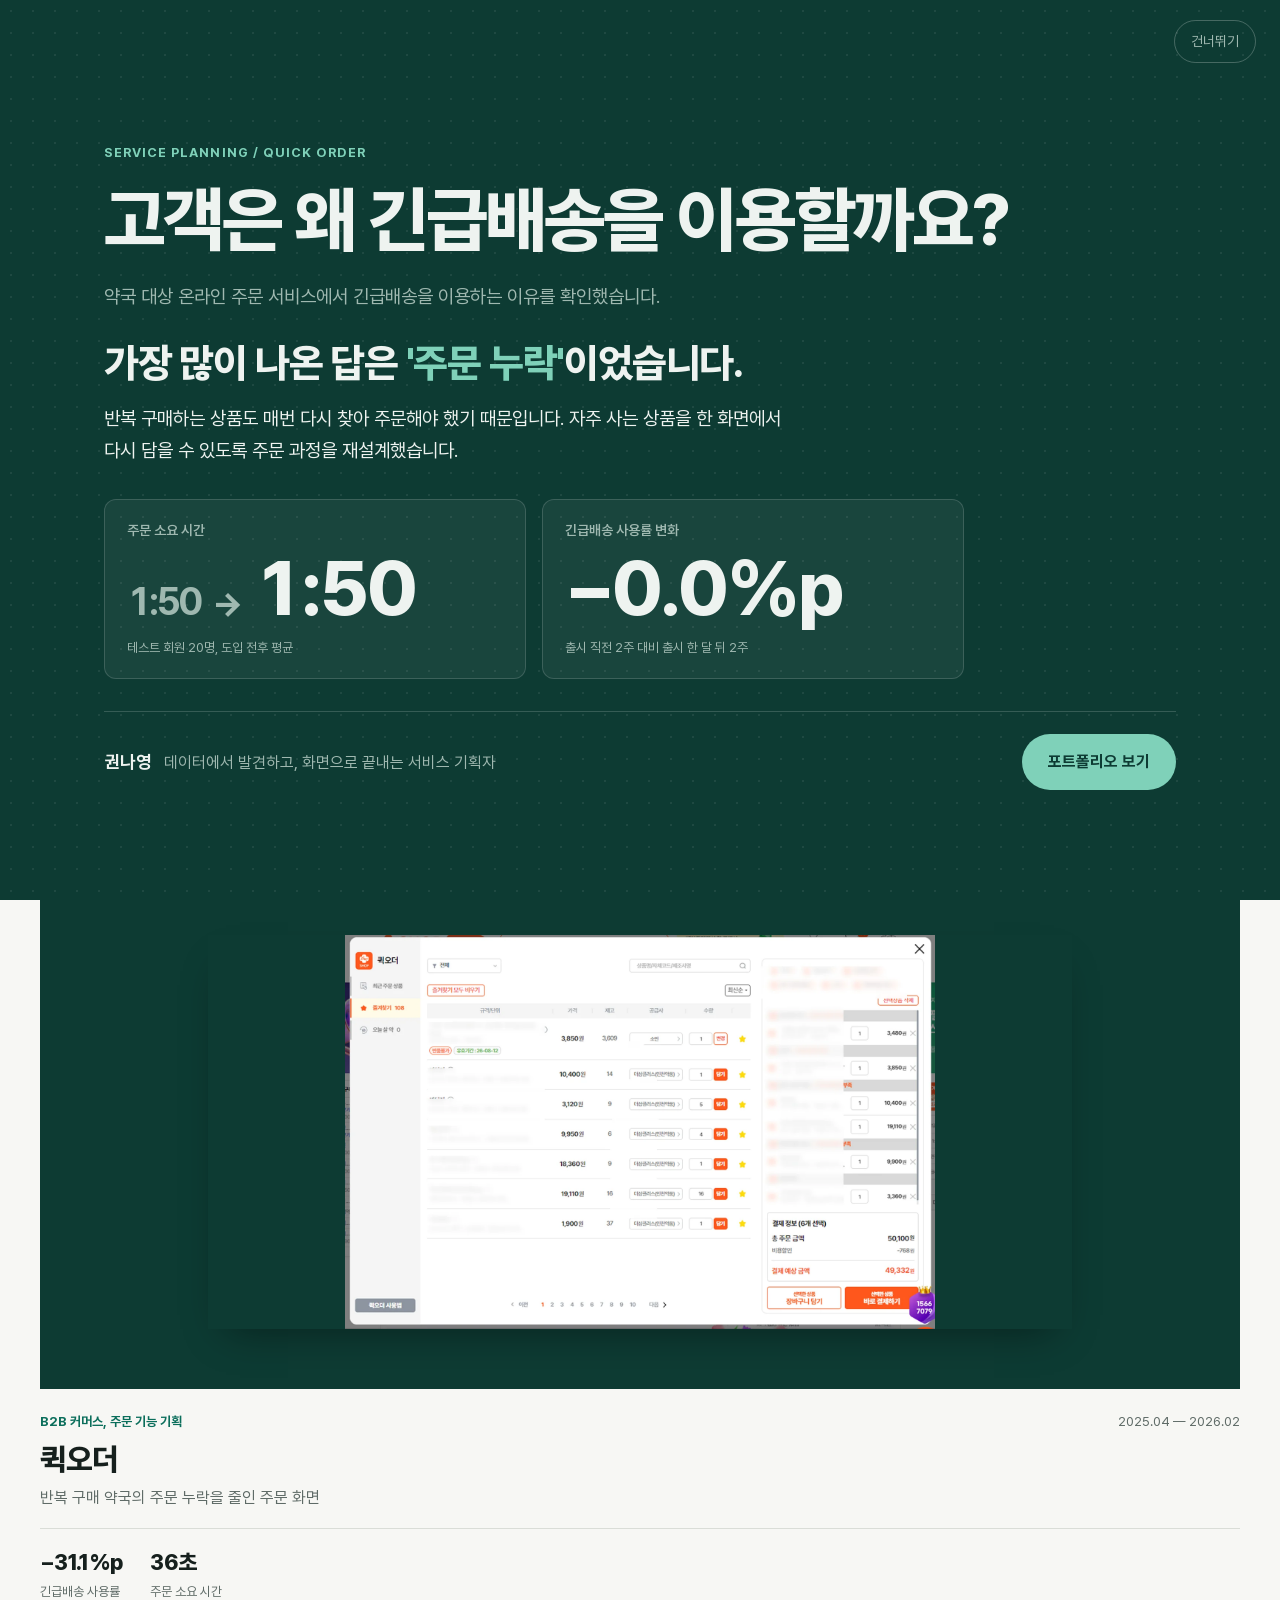
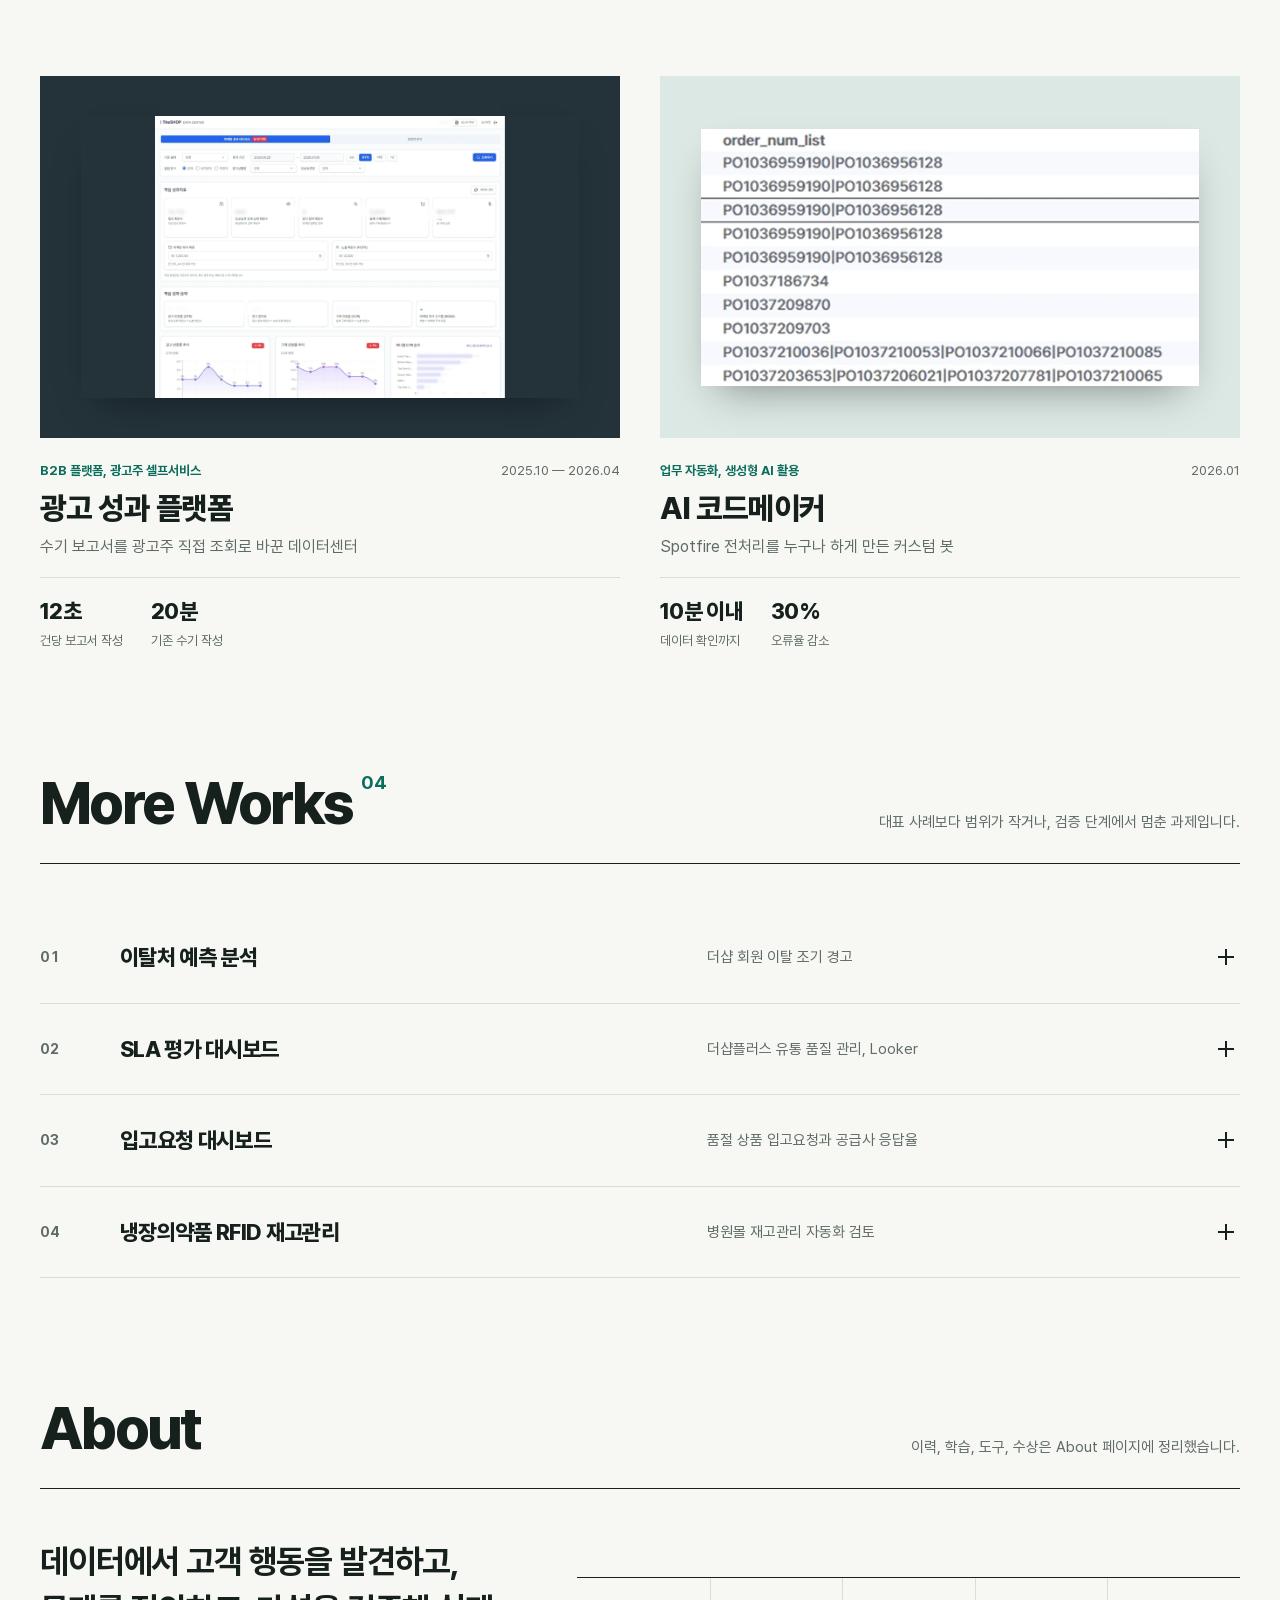
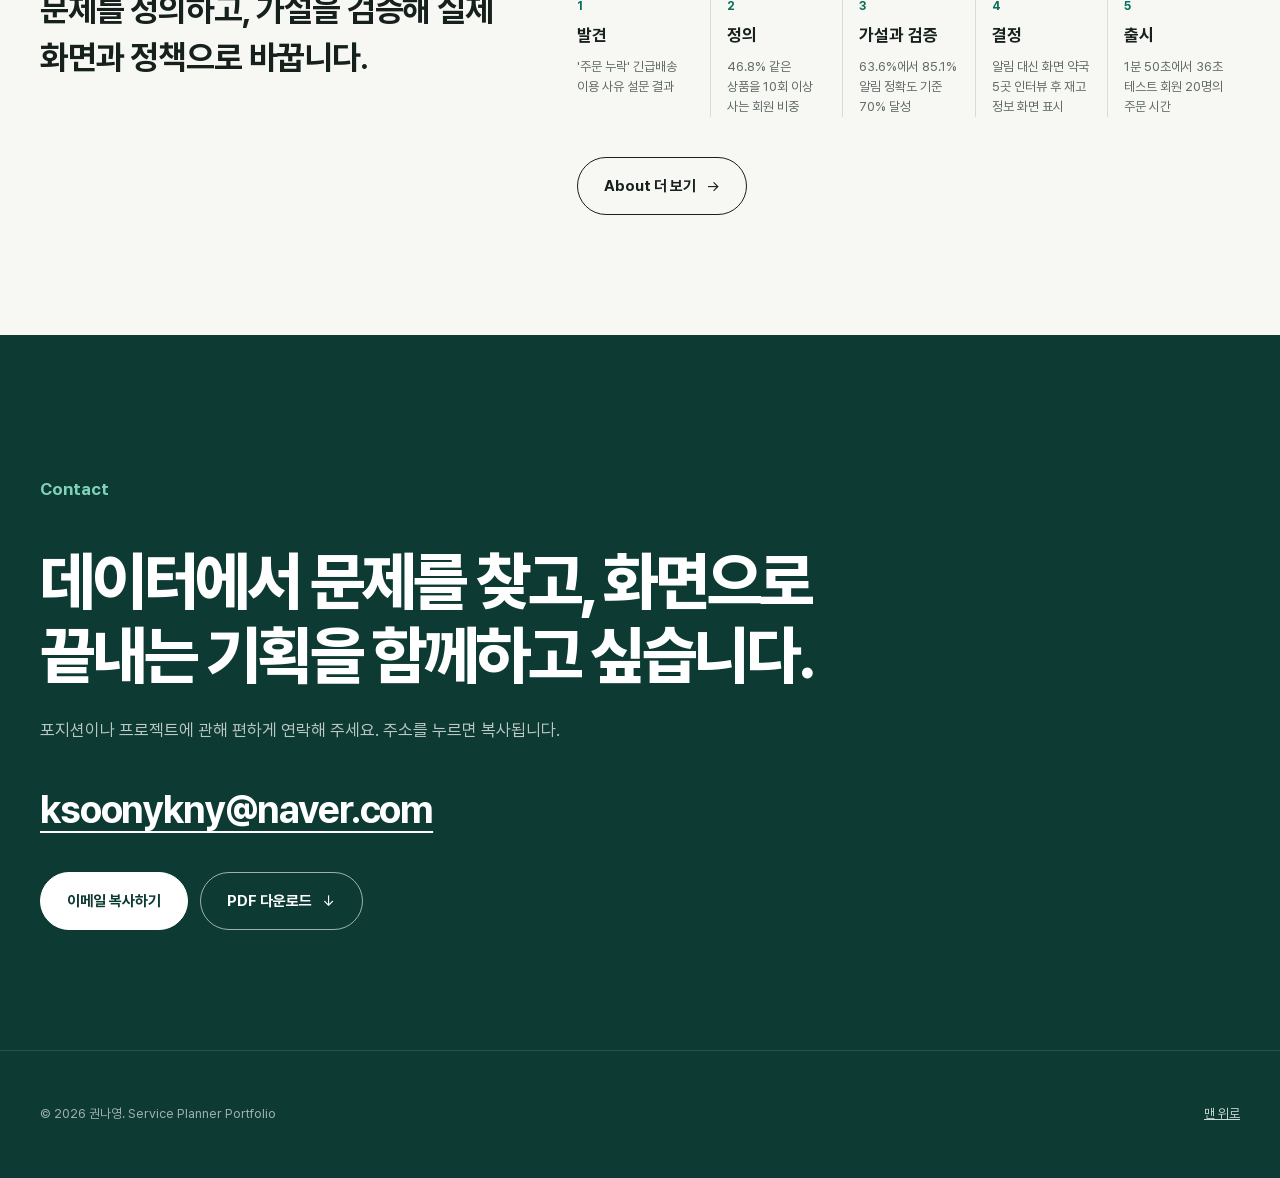
==== index.html @ 98a5acbc "Add files via upload" ====
<!doctype html>
<html lang="ko">
<head>
<meta charset="utf-8">
<meta name="viewport" content="width=device-width, initial-scale=1">
<title>권나영 서비스 기획 포트폴리오</title>
<meta name="description" content="데이터에서 고객 행동을 발견하고, 문제를 정의하고, 가설을 검증해 실제 화면과 정책으로 바꾸는 서비스 기획자 권나영의 포트폴리오입니다.">
<meta property="og:title" content="권나영 서비스 기획 포트폴리오">
<meta property="og:description" content="데이터에서 고객 행동을 발견하고, 문제를 정의하고, 가설을 검증해 실제 화면과 정책으로 바꾸는 서비스 기획자 권나영의 포트폴리오입니다.">
<meta property="og:type" content="website">
<link rel="preload" href="fonts/Pretendard-Regular.woff2" as="font" type="font/woff2" crossorigin>
<link rel="preload" href="fonts/Pretendard-ExtraBold.woff2" as="font" type="font/woff2" crossorigin>
<link rel="stylesheet" href="https://cdn.jsdelivr.net/gh/orioncactus/pretendard@v1.3.9/dist/web/variable/pretendardvariable-dynamic-subset.min.css">
<link rel="stylesheet" href="assets/site.css">
<script>
try{ if(!sessionStorage.getItem('introSeen') && !matchMedia('(prefers-reduced-motion: reduce)').matches){ document.documentElement.classList.add('intro-on'); } }catch(e){ document.documentElement.classList.add('intro-on'); }
</script>
</head>
<body class="page-new" data-page="홈">
<div aria-label="오프닝" class="intro" id="intro">
<button class="intro-skip" data-close="" type="button">건너뛰기</button>
<div class="intro-in">
<p class="il i-eye">SERVICE PLANNING / QUICK ORDER</p>
<h2 class="il i-q">고객은 왜 긴급배송을 이용할까요?</h2>
<p class="il i-ctx">약국 대상 온라인 주문 서비스에서 긴급배송을 이용하는 이유를 확인했습니다.</p>
<p class="il i-ans">가장 많이 나온 답은 <em>'주문 누락'</em>이었습니다.</p>
<p class="il i-why">반복 구매하는 상품도 매번 다시 찾아 주문해야 했기 때문입니다. 자주 사는 상품을 한 화면에서 다시 담을 수 있도록 주문 과정을 재설계했습니다.</p>
<div class="il i-metrics">
<div class="im">
<span class="im-k">주문 소요 시간</span>
<span class="im-v"><span class="im-from">1:50</span><span class="im-arrow">→</span><span class="im-to" id="tnum">1:50</span></span>
<span class="im-b">테스트 회원 20명, 도입 전후 평균</span>
</div>
<div class="im">
<span class="im-k">긴급배송 사용률 변화</span>
<span class="im-v"><span class="im-to" id="rnum">−0.0%p</span></span>
<span class="im-b">출시 직전 2주 대비 출시 한 달 뒤 2주</span>
</div>
</div>
<div class="il i-sign sign">
<p><b>권나영</b>데이터에서 발견하고, 화면으로 끝내는 서비스 기획자</p>
<button class="intro-go" data-close="" type="button">포트폴리오 보기</button>
</div>
</div>
</div>
<header class="gnb">
  <div class="container">
    <a class="logo" href="#top" data-replay title="오프닝 다시 보기"><b>권나영</b><span>서비스 기획자</span></a>
    <nav aria-label="주요 메뉴">
      <a href="index.html#projects">Projects</a>
      <a href="about.html">About</a>
      <a href="#contact">Contact</a>
      <a class="nav-pdf" href="assets/kwon-nayoung-portfolio.pdf" download="권나영_서비스기획_포트폴리오.pdf" data-log="pdf_download" data-label="상단 메뉴">PDF</a>
    </nav>
  </div>
</header>
<main id="top">
<section class="home-hero">
  <div class="container">
    <p class="eyebrow">Service Planner Portfolio 2026</p>
    <h1>데이터에서 발견한 고객 행동을,<br><em>실제로 쓰이는 화면</em>으로 바꿉니다.</h1>
    <div class="hero-foot">
      <p>헬스케어 커머스 더편한샵에서 1년 6개월 동안 약국과 병의원 회원을 위한 기능과 데이터 도구를 기획했습니다. 분석에서 멈추지 않고 배포까지 <span class="nw">직접 끌고 갔습니다.</span></p>
      <dl class="hero-facts">
        <div><dt>경력</dt><dd>1년 6개월</dd></div>
        <div><dt>대표 프로젝트</dt><dd>3건</dd></div>
        <div><dt>담당</dt><dd>기획부터 배포, 검증</dd></div>
      </dl>
    </div>
  </div>
</section>

<section class="block" id="projects" data-view="프로젝트 목록" style="padding-top:40px">
  <div class="container">
    <div class="s-head"><h2>Projects<sup>03</sup></h2><p>모두 발견, 정의, 가설과 검증, 결정, 출시 순서로 정리했습니다.</p></div>
    <div class="works">
    <a class="work" href="projects/quick-order.html" data-log="project_open" data-label="퀵오더">
      <div class="work-thumb t-green"><img src="assets/img/qo-screen.webp" alt="퀵오더 화면" loading="lazy"></div>
      <div class="work-meta">
        <span class="work-cat">B2B 커머스, 주문 기능 기획</span><span class="work-year">2025.04 — 2026.02</span>
        <h3 class="work-title">퀵오더</h3>
        <p class="work-sub">반복 구매 약국의 주문 누락을 줄인 주문 화면</p>
        <div class="work-num"><span><b>−31.1%p</b>긴급배송 사용률</span><span><b>36초</b>주문 소요 시간</span></div>
      </div>
    </a>
    <a class="work" href="projects/ad-platform.html" data-log="project_open" data-label="광고 성과 플랫폼">
      <div class="work-thumb t-slate"><img src="assets/img/ad-dashboard.webp" alt="광고 성과 플랫폼 화면" loading="lazy"></div>
      <div class="work-meta">
        <span class="work-cat">B2B 플랫폼, 광고주 셀프서비스</span><span class="work-year">2025.10 — 2026.04</span>
        <h3 class="work-title">광고 성과 플랫폼</h3>
        <p class="work-sub">수기 보고서를 광고주 직접 조회로 바꾼 데이터센터</p>
        <div class="work-num"><span><b>12초</b>건당 보고서 작성</span><span><b>20분</b>기존 수기 작성</span></div>
      </div>
    </a>
    <a class="work" href="projects/code-maker.html" data-log="project_open" data-label="AI 코드메이커">
      <div class="work-thumb t-mint"><img src="assets/img/bot-order-num.webp" alt="AI 코드메이커 화면" loading="lazy"></div>
      <div class="work-meta">
        <span class="work-cat">업무 자동화, 생성형 AI 활용</span><span class="work-year">2026.01</span>
        <h3 class="work-title">AI 코드메이커</h3>
        <p class="work-sub">Spotfire 전처리를 누구나 하게 만든 커스텀 봇</p>
        <div class="work-num"><span><b>10분 이내</b>데이터 확인까지</span><span><b>30%</b>오류율 감소</span></div>
      </div>
    </a>
    </div>
  </div>
</section>

<section class="block" id="others" data-view="추가 경험" style="padding-top:0">
  <div class="container">
    <div class="s-head"><h2>More Works<sup>04</sup></h2><p>대표 사례보다 범위가 작거나, 검증 단계에서 멈춘 과제입니다.</p></div>
    <div class="others">
    <details class="other" data-log="other_open" data-label="이탈처 예측 분석">
      <summary><span class="o-no">01</span><span class="o-title">이탈처 예측 분석</span><span class="o-sub">더샵 회원 이탈 조기 경고</span><span class="o-plus" aria-hidden="true"></span></summary>
      <dl><div><dt>배경</dt><dd>2025년 3월 유통 이슈로 약사 채널의 이탈 우려가 커졌습니다.</dd></div><div><dt>한 일</dt><dd>회원 그룹별 로그인 주기와 주문 주기 기준선을 도출하고, 이탈 점수(0~1) 매트릭스로 위험 수준을 나눴습니다.</dd></div><div><dt>과정</dt><dd>1차 단순 통계 로직을 영업부에 일간 공유하다 첫 주문 후 재주문 없는 케이스에서 한계를 발견해 2차 기준을 다시 설계했습니다.</dd></div></dl>
    </details>
    <details class="other" data-log="other_open" data-label="SLA 평가 대시보드">
      <summary><span class="o-no">02</span><span class="o-title">SLA 평가 대시보드</span><span class="o-sub">더샵플러스 유통 품질 관리, Looker</span><span class="o-plus" aria-hidden="true"></span></summary>
      <dl><div><dt>배경</dt><dd>구색, 최저가, 반품, 품절약을 관리할 공통 기준이 없어 데이터 재조회와 책임 소재 문제가 반복됐습니다.</dd></div><div><dt>한 일</dt><dd>SLA 지표 4가지를 정의하고, n8n으로 매일 오전 7시 구글시트를 갱신해 Looker로 시각화하는 구조를 만들었습니다.</dd></div><div><dt>과정</dt><dd>자동 갱신 시 수식이 깨지는 문제를 '가공용' 탭을 따로 두어 해결했습니다.</dd></div></dl>
    </details>
    <details class="other" data-log="other_open" data-label="입고요청 대시보드">
      <summary><span class="o-no">03</span><span class="o-title">입고요청 대시보드</span><span class="o-sub">품절 상품 입고요청과 공급사 응답율</span><span class="o-plus" aria-hidden="true"></span></summary>
      <dl><div><dt>배경</dt><dd>의약품 수급 불안 속에서 회원의 입고요청에 공급사가 얼마나 응답하는지 볼 수 없었습니다.</dd></div><div><dt>한 일</dt><dd>약사, 공급사, 더샵 각각의 이득을 기준으로 입고요청 순위, 공급사 응답 소요시간 대시보드를 기획했습니다.</dd></div><div><dt>과정</dt><dd>개발팀과 SQL 조회조건과 채널별 데이터 조인 구조를 정의하고, 대시보드별 매뉴얼을 만들었습니다.</dd></div></dl>
    </details>
    <details class="other" data-log="other_open" data-label="냉장의약품 RFID 재고관리">
      <summary><span class="o-no">04</span><span class="o-title">냉장의약품 RFID 재고관리</span><span class="o-sub">병원몰 재고관리 자동화 검토</span><span class="o-plus" aria-hidden="true"></span></summary>
      <dl><div><dt>배경</dt><dd>병원몰에서 냉장의약품 비중이 컸지만, 병의원 재고관리는 수기 중심이었습니다.</dd></div><div><dt>한 일</dt><dd>진료과별 사용량을 분석하고, 수수료 수익과 태그비, 리더기 비용을 비교한 BEP 분석으로 리더기 무상 제공 대상 기준을 설계했습니다.</dd></div><div><dt>복기</dt><dd>확보 가능한 제품이 대부분 상온 제품이라 목적에 맞는 실험군을 구하기 어려웠다는 구조적 한계를 확인했습니다.</dd></div></dl>
    </details>
    </div>
  </div>
</section>

<section class="block" id="about" data-view="소개" style="padding-top:0">
  <div class="container">
    <div class="s-head"><h2>About</h2><p>이력, 학습, 도구, 수상은 About 페이지에 정리했습니다.</p></div>
    <div class="about-teaser">
      <p class="lead-xl">데이터에서 고객 행동을 발견하고, 문제를 정의하고, 가설을 검증해 실제 화면과 정책으로 바꿉니다.</p>
      <div>
        <ol class="steps5"><li><small>1</small><b>발견</b><span>'주문 누락' 긴급배송 이용 사유 설문 결과</span></li><li><small>2</small><b>정의</b><span>46.8% 같은 상품을 10회 이상 사는 회원 비중</span></li><li><small>3</small><b>가설과 검증</b><span>63.6%에서 85.1% 알림 정확도 기준 70% 달성</span></li><li><small>4</small><b>결정</b><span>알림 대신 화면 약국 5곳 인터뷰 후 재고 정보 화면 표시</span></li><li><small>5</small><b>출시</b><span>1분 50초에서 36초 테스트 회원 20명의 주문 시간</span></li></ol>
        <a class="pill" href="about.html">About 더 보기 <span class="arr">→</span></a>
      </div>
    </div>
  </div>
</section>
</main>
<section class="contact-band" id="contact" data-view="연락">
  <div class="container">
    <p class="eyebrow">Contact</p>
    <h2>데이터에서 문제를 찾고, 화면으로 끝내는 기획을 함께하고 싶습니다.</h2>
    <p>포지션이나 프로젝트에 관해 편하게 연락해 주세요. 주소를 누르면 복사됩니다.</p>
    <button class="contact-mail" type="button" data-mail="ksoonykny@naver.com" data-log="email_copy" data-label="메일 주소">ksoonykny@naver.com</button>
    <div class="pills">
      <button class="pill light solid" type="button" data-mail="ksoonykny@naver.com" data-log="email_copy" data-label="이메일 버튼">이메일 복사하기</button>
      <a class="pill light" href="assets/kwon-nayoung-portfolio.pdf" download="권나영_서비스기획_포트폴리오.pdf" data-log="pdf_download" data-label="연락 영역">PDF 다운로드 <span class="arr">↓</span></a>
    </div>
  </div>
</section>
<footer class="site-foot">
  <div class="container">
    <span>© 2026 권나영. Service Planner Portfolio</span>
    <a href="#top">맨 위로</a>
  </div>
</footer>
<dialog class="lb" id="lb" aria-label="확대 이미지">
  <img src="" alt="">
  <button type="button" aria-label="닫기">×</button>
</dialog>
<div class="toast" id="toast" role="status" aria-live="polite"></div>
<script src="assets/site.js"></script>
</body>
</html>
---- assets/site.css ----
/* Pretendard: fonts 폴더의 woff2를 우선 사용하고, 없으면 위 CDN 버전으로 대체됩니다 */
@font-face{font-family:"Pretendard";font-weight:400;font-display:swap;src:url("../fonts/Pretendard-Regular.woff2") format("woff2")}
@font-face{font-family:"Pretendard";font-weight:500;font-display:swap;src:url("../fonts/Pretendard-Medium.woff2") format("woff2")}
@font-face{font-family:"Pretendard";font-weight:600;font-display:swap;src:url("../fonts/Pretendard-SemiBold.woff2") format("woff2")}
@font-face{font-family:"Pretendard";font-weight:700;font-display:swap;src:url("../fonts/Pretendard-Bold.woff2") format("woff2")}
@font-face{font-family:"Pretendard";font-weight:800;font-display:swap;src:url("../fonts/Pretendard-ExtraBold.woff2") format("woff2")}
:root{
  --deep:#0D3B33;
  --deep-2:#124A40;
  --on-deep:#EEF3F0;
  --on-deep-muted:#9FB8B0;
  --mint:#7FD1B9;
  --bg:#F5F6F3;
  --surface:#FFFFFF;
  --ink:#1A2422;
  --muted:#5D6A66;
  --line:#D6DCD8;
  --accent:#0B6E5B;
  --accent-soft:#E3EFEB;
  --note:#8A5512;
  --note-soft:#F6EEE2;
  --sans:"Pretendard", "Pretendard Variable", -apple-system, "Apple SD Gothic Neo", "Malgun Gothic", sans-serif;
  --read:40rem;
}
*{box-sizing:border-box}
html{scroll-behavior:smooth;scroll-padding-top:72px}
body{margin:0;background:var(--bg);color:var(--ink);font-family:var(--sans);font-size:17px;line-height:1.75;word-break:keep-all;-webkit-font-smoothing:antialiased}
img{max-width:100%}
a{color:var(--accent)}
:focus-visible{outline:2px solid var(--accent);outline-offset:3px;border-radius:2px}
.skip{position:absolute;left:-999px;top:8px;background:var(--ink);color:#fff;padding:8px 14px;z-index:99}
.skip:focus{left:16px}
.wrap{max-width:1120px;margin:0 auto;padding:0 24px}
p{margin:0 0 1.1em}
h1,h2,h3,h4{margin:0;line-height:1.35;font-weight:700}

/* header */
.top{position:fixed;top:0;left:0;right:0;z-index:20;background:rgba(245,246,243,.94);backdrop-filter:blur(8px);border-bottom:1px solid var(--line);transition:background .25s,border-color .25s}
.top .wrap{display:flex;align-items:center;justify-content:space-between;height:60px;gap:16px}
.brand{font-weight:800;text-decoration:none;color:var(--ink);font-size:16px;letter-spacing:-.01em}
.brand span{color:var(--muted);font-weight:500;margin-left:8px}
.nav{display:flex;gap:22px}
.nav a{color:var(--muted);text-decoration:none;font-size:15px;font-weight:500}
.nav a:hover,.nav a.on{color:var(--ink)}
.top.dark{background:transparent;border-color:transparent;backdrop-filter:none}
.top.dark.solid{background:rgba(13,59,51,.96);border-color:rgba(238,243,240,.08)}
.top.dark .brand{color:var(--on-deep)}
.top.dark .brand span,.top.dark .nav a{color:var(--on-deep-muted)}
.top.dark .nav a:hover{color:var(--on-deep)}
@media (max-width:720px){.nav{gap:14px}.nav a.hide-sm{display:none}.brand span{display:none}}

/* cover */
.cover{position:relative;min-height:100vh;min-height:100svh;background:var(--deep);color:var(--on-deep);display:flex;flex-direction:column;justify-content:space-between;padding:120px 0 48px;overflow:hidden}
.cover::after{content:"";position:absolute;inset:0;background:radial-gradient(circle at 85% 15%,rgba(127,209,185,.13),transparent 45%);pointer-events:none}
.cover .wrap{position:relative;z-index:1;width:100%}
.who{font-size:15px;font-weight:600;color:var(--mint);margin-bottom:28px}
.who span{color:var(--on-deep-muted);font-weight:500;margin-left:10px}
.cover h1{font-size:clamp(36px,6.6vw,84px);line-height:1.18;font-weight:800;letter-spacing:-.04em;max-width:13.5em}
.cover h1 em{font-style:normal;color:var(--mint)}
.nw{white-space:nowrap}
.cover .lede{margin-top:32px;max-width:36rem;color:var(--on-deep-muted);font-size:18px;line-height:1.7}
.cover .cta{margin-top:36px}
.cover .btn{border-color:rgba(238,243,240,.5);color:var(--on-deep)}
.cover .btn.primary{background:var(--on-deep);border-color:var(--on-deep);color:var(--deep)}

.track-t{font-size:14px;color:var(--on-deep-muted);margin:64px 0 18px}
.track{margin:0;padding:0;list-style:none;display:grid;grid-template-columns:repeat(5,1fr);position:relative}
.track::before{content:"";position:absolute;left:0;right:0;top:0;height:2px;background:rgba(238,243,240,.28);transform-origin:left;animation:draw 1.1s cubic-bezier(.6,0,.2,1) .2s both}
.track li{position:relative;padding:22px 20px 0 0;animation:rise .6s ease both}
.track li::before{content:"";position:absolute;top:-6px;left:0;width:14px;height:14px;border-radius:50%;background:var(--deep);border:2px solid var(--on-deep)}
.track li:last-child::before{background:var(--mint);border-color:var(--mint)}
.track li:nth-child(1){animation-delay:.35s}.track li:nth-child(2){animation-delay:.5s}.track li:nth-child(3){animation-delay:.65s}.track li:nth-child(4){animation-delay:.8s}.track li:nth-child(5){animation-delay:.95s}
.track .n{font-size:13px;color:var(--on-deep-muted);font-variant-numeric:tabular-nums}
.track b{display:block;font-size:20px;font-weight:700;margin-top:2px;letter-spacing:-.02em}
.track .proof{display:block;font-size:14px;line-height:1.55;color:var(--on-deep-muted);margin-top:8px;max-width:13em}
.track .proof strong{display:block;color:var(--on-deep);font-size:17px;font-weight:700;font-variant-numeric:tabular-nums;margin-bottom:2px}
.track li:last-child .proof strong{color:var(--mint)}
@keyframes draw{from{transform:scaleX(0)}to{transform:scaleX(1)}}
@keyframes rise{from{opacity:0;transform:translateY(10px)}to{opacity:1;transform:none}}
@media (max-width:820px){
  .track{grid-template-columns:1fr;padding-left:26px}
  .track::before{top:0;bottom:0;left:6px;right:auto;width:2px;height:auto;transform-origin:top;animation-name:drawv}
  .track li{padding:0 0 22px}
  .track li::before{left:-26px;top:4px}
  .track .proof{max-width:none}
  .cover{padding-top:104px}
}
@keyframes drawv{from{transform:scaleY(0)}to{transform:scaleY(1)}}

.cta{margin-top:40px;display:flex;flex-wrap:wrap;gap:12px}
.btn{display:inline-block;padding:12px 20px;border:1.5px solid var(--ink);color:var(--ink);text-decoration:none;font-weight:600;font-size:15px;border-radius:4px}
.btn.primary{background:var(--ink);color:#fff}

/* section heads */
.sec{padding:88px 0;border-top:1px solid var(--line)}
.sec-head{max-width:var(--read);margin-bottom:48px}
.sec-head h2{font-size:clamp(28px,3.8vw,40px);font-weight:800;letter-spacing:-.03em}
.cases-head{padding:96px 0 0;border-top:1px solid var(--line)}
#case-quick{border-top:0;padding-top:56px}
.cases-head .sec-head{margin-bottom:0}
.sec-head p{margin-top:14px;color:var(--muted)}

/* case */
.case{padding:96px 0;border-top:1px solid var(--line)}
.ch-text{max-width:46rem}
.case-tag{font-size:14px;color:var(--muted)}
.case-tag b{color:var(--accent);font-weight:700;margin-right:10px}
.case h2{font-size:clamp(28px,4.2vw,44px);font-weight:800;letter-spacing:-.035em;margin-top:14px;line-height:1.3}
.case .lead{font-size:19px;margin-top:18px;color:var(--ink);max-width:44rem}
.meta{display:flex;flex-wrap:wrap;gap:8px 24px;margin-top:22px;font-size:14px;color:var(--muted)}
.meta strong{color:var(--ink);font-weight:600;margin-right:6px}

.glance{margin-top:40px;display:grid;grid-template-columns:repeat(3,1fr);background:var(--surface);border:1px solid var(--line);border-radius:6px}
.glance div{padding:22px 24px}
.glance div+div{border-left:1px solid var(--line)}
.glance h3{font-size:14px;color:var(--muted);font-weight:600;margin-bottom:8px}
.glance p{margin:0;font-size:16px;line-height:1.65}
.glance .res p{font-weight:600}
@media (max-width:820px){.glance{grid-template-columns:1fr}.glance div+div{border-left:0;border-top:1px solid var(--line)}}

.story{display:grid;grid-template-columns:190px minmax(0,1fr);gap:56px;margin-top:72px}
.rail{position:sticky;top:96px;align-self:start}
.rail ol{margin:0;padding:0;list-style:none;border-left:2px solid var(--line)}
.rail li a{display:block;padding:7px 0 7px 18px;margin-left:-2px;border-left:2px solid transparent;color:var(--muted);text-decoration:none;font-size:15px}
.rail li a.on{color:var(--ink);font-weight:700;border-left-color:var(--accent)}
.rail .rail-t{font-size:13px;color:var(--muted);margin-bottom:12px}
@media (max-width:900px){.story{grid-template-columns:1fr;gap:0}.rail{display:none}}

.chap{max-width:var(--read);padding-bottom:56px}
.chap+.chap{padding-top:8px}
.step{font-size:14px;font-weight:700;color:var(--accent);display:flex;align-items:center;gap:10px}
.step::after{content:"";height:1px;background:var(--line);flex:1}
.chap h3{font-size:24px;font-weight:700;letter-spacing:-.02em;margin:10px 0 18px;line-height:1.45}

/* content blocks */
.figure{margin:28px 0;padding:24px;background:var(--surface);border:1px solid var(--line);border-radius:6px}
.figure .cap{font-size:13px;color:var(--muted);margin-top:14px;line-height:1.6}
.insight{margin:28px 0;padding:4px 0 4px 20px;border-left:3px solid var(--accent);font-size:19px;font-weight:600;line-height:1.65;letter-spacing:-.01em}
.limit{margin:24px 0;padding:18px 20px;background:var(--note-soft);border-radius:6px;font-size:16px}
.limit b{color:var(--note);display:block;margin-bottom:4px;font-size:14px}

.okr{margin:20px 0;padding:0;list-style:none;counter-reset:o}
.okr li{padding:12px 0;border-bottom:1px solid var(--line);display:flex;justify-content:space-between;gap:16px}
.okr li span:last-child{font-weight:700;white-space:nowrap;font-variant-numeric:tabular-nums}

.share{display:flex;height:14px;border-radius:7px;overflow:hidden;background:var(--line);margin:16px 0 10px}
.share i{display:block;background:var(--accent)}
.share-legend{display:flex;justify-content:space-between;font-size:14px;color:var(--muted)}
.share-legend b{color:var(--ink);font-size:22px;display:block;font-variant-numeric:tabular-nums}

.ba{display:grid;gap:14px}
.ba-row{display:grid;grid-template-columns:96px 1fr 72px;align-items:center;gap:12px;font-size:14px}
.ba-row .lab{color:var(--muted)}
.ba-row .bar{height:12px;border-radius:6px;background:var(--line)}
.ba-row .bar.after{background:var(--accent)}
.ba-row .val{font-weight:700;text-align:right;font-variant-numeric:tabular-nums}
.ba-title{font-weight:700;font-size:15px;margin-bottom:12px}
.ba + .ba{margin-top:26px;padding-top:22px;border-top:1px dashed var(--line)}

.verify{display:grid;grid-template-columns:1fr 1fr;gap:12px;margin:24px 0}
.verify div{background:var(--surface);border:1px solid var(--line);border-radius:6px;padding:18px}
.verify .k{font-size:13px;color:var(--muted)}
.verify .v{font-size:28px;font-weight:700;font-variant-numeric:tabular-nums;line-height:1.3}
.verify .s{font-size:14px;color:var(--muted)}
.verify .pass .v{color:var(--accent)}
@media (max-width:520px){.verify{grid-template-columns:1fr}}

.timeline{margin:28px 0;padding:0;list-style:none}
.timeline li{position:relative;padding:0 0 30px 28px;border-left:2px solid var(--line)}
.timeline li:last-child{border-left-color:transparent;padding-bottom:0}
.timeline li::before{content:"";position:absolute;left:-7px;top:6px;width:12px;height:12px;border-radius:50%;background:var(--bg);border:2px solid var(--accent)}
.timeline .when{font-size:13px;color:var(--muted)}
.timeline h4{font-size:17px;margin:2px 0 8px}
.timeline p{font-size:16px;margin-bottom:.6em}
.chips{display:flex;flex-wrap:wrap;gap:8px;margin-top:6px}
.chip{font-size:13px;padding:4px 10px;background:var(--accent-soft);color:var(--accent);border-radius:999px;font-weight:600}

.kpi{display:grid;grid-template-columns:1fr 1fr;gap:0;border:1px solid var(--line);border-radius:6px;overflow:hidden;background:var(--surface)}
.kpi > div{padding:18px 20px}
.kpi > div+div{border-left:1px solid var(--line)}
.kpi h4{font-size:14px;color:var(--muted);margin-bottom:10px}
.kpi ul{margin:0;padding:0;list-style:none;font-size:15px}
.kpi li{padding:4px 0}
.kpi li.core{font-weight:700;color:var(--accent)}
@media (max-width:520px){.kpi{grid-template-columns:1fr}.kpi > div+div{border-left:0;border-top:1px solid var(--line)}}

.io{display:grid;grid-template-columns:1fr 1fr;gap:12px}
.io > div{border:1px solid var(--line);border-radius:6px;padding:16px;background:var(--bg);font-size:14px;line-height:1.65}
.io h4{font-size:13px;color:var(--muted);margin-bottom:8px;font-weight:600}
@media (max-width:520px){.io{grid-template-columns:1fr}}

.role{margin-top:8px;font-size:15px;color:var(--muted)}

.shot{margin:28px 0}
.shot.small{max-width:30rem}
.zoom{display:block;width:100%;padding:0;border:1px solid var(--line);border-radius:6px;overflow:hidden;background:var(--surface);cursor:zoom-in}
.zoom img{display:block;width:100%;height:auto}
.shot figcaption{font-size:13px;color:var(--muted);margin-top:10px;line-height:1.6}
.lb{border:0;padding:0;background:transparent;max-width:min(1400px,94vw);max-height:92vh}
.lb::backdrop{background:rgba(10,20,18,.82)}
.lb img{display:block;max-width:100%;max-height:88vh;width:auto;height:auto;border-radius:6px;background:#fff}
.lb button{position:fixed;top:16px;right:20px;width:44px;height:44px;border-radius:50%;border:0;background:rgba(255,255,255,.9);font-size:22px;cursor:pointer}
.chap{min-width:0}

button.btn{font:inherit;font-weight:600;font-size:15px;cursor:pointer}
.toast{position:fixed;left:50%;bottom:32px;transform:translate(-50%,16px);background:var(--ink);color:#fff;padding:12px 20px;border-radius:999px;font-size:15px;font-weight:600;opacity:0;pointer-events:none;transition:opacity .25s,transform .25s;z-index:50}
.toast.show{opacity:1;transform:translate(-50%,0)}

/* opening */
.intro{display:none}
.intro-on .intro{display:flex}
.intro-on body{overflow:hidden}
.intro-on .track::before,.intro-on .track li,.intro-on .device-frame,.intro-on .float{animation-play-state:paused}
.intro{position:fixed;inset:0;z-index:100;background:var(--deep);color:var(--on-deep);align-items:center;transition:opacity .6s ease,transform .7s cubic-bezier(.7,0,.2,1)}
.intro::before{content:"";position:absolute;inset:0;background-image:radial-gradient(rgba(238,243,240,.08) 1px,transparent 1.2px);background-size:22px 22px;pointer-events:none}
.intro.out{opacity:0;transform:translateY(-6%)}
.intro-in{position:relative;width:100%;max-width:1120px;margin:0 auto;padding:72px 24px 40px;max-height:100vh;overflow-y:auto}
.il{margin:0;opacity:0;transform:translateY(14px);animation:rise .7s ease forwards}
.i-eye{font-size:13px;font-weight:700;letter-spacing:.08em;color:var(--mint);animation-delay:.2s}
.i-q{margin:14px 0 0;font-size:clamp(32px,5.6vw,72px);font-weight:800;letter-spacing:-.04em;line-height:1.15;animation-delay:.5s}
.i-ctx{margin-top:18px;font-size:clamp(16px,1.7vw,19px);color:var(--on-deep-muted);animation-delay:1.3s}
.i-ans{margin-top:24px;font-size:clamp(24px,3.4vw,40px);font-weight:800;letter-spacing:-.03em;line-height:1.3;animation-delay:2.1s}
.i-ans em{font-style:normal;color:var(--mint);white-space:nowrap}
.i-why{margin-top:14px;max-width:44rem;font-size:clamp(16px,1.7vw,19px);line-height:1.7;color:var(--on-deep);animation-delay:3.0s}
.i-metrics{margin-top:32px;display:grid;grid-template-columns:repeat(2,minmax(0,1fr));gap:16px;max-width:860px;animation-delay:4.0s}
.im{padding:18px 22px;border:1px solid rgba(238,243,240,.16);border-radius:12px;background:rgba(238,243,240,.05);display:flex;flex-direction:column}
.im-k{font-size:14px;font-weight:600;color:var(--on-deep-muted)}
.im-v{margin-top:6px;display:flex;align-items:baseline;gap:12px;font-size:clamp(40px,6vw,76px);font-weight:800;line-height:1.05;letter-spacing:-.04em;font-variant-numeric:tabular-nums}
.im-from{font-size:.5em;color:var(--on-deep-muted);font-weight:700}
.im-arrow{font-size:.45em;color:var(--on-deep-muted)}
.im-to{color:var(--on-deep);transition:color .4s}
.im-to.done{color:var(--mint)}
.im-b{margin-top:8px;font-size:13px;color:var(--on-deep-muted)}
@media (max-width:640px){.i-metrics{grid-template-columns:1fr}}
.i-sign{animation-delay:5.6s}
.sign{margin-top:32px;display:flex;align-items:center;justify-content:space-between;gap:20px;flex-wrap:wrap;padding-top:22px;border-top:1px solid rgba(238,243,240,.18)}
.sign p{margin:0;color:var(--on-deep-muted);font-size:16px}
.sign b{color:var(--on-deep);font-size:18px;margin-right:12px}
.intro-go{font:inherit;font-weight:700;font-size:16px;padding:14px 26px;border:0;border-radius:999px;background:var(--mint);color:var(--deep);cursor:pointer}
.intro-skip{position:absolute;top:20px;right:24px;z-index:1;font:inherit;font-size:14px;color:var(--on-deep-muted);background:transparent;border:1px solid rgba(238,243,240,.25);border-radius:999px;padding:8px 16px;cursor:pointer}
.intro-skip:hover{color:var(--on-deep)}

/* progress */
.progress{position:fixed;top:0;left:0;right:0;height:3px;z-index:40;pointer-events:none}
.progress i{display:block;height:100%;background:var(--mint);transform-origin:left;transform:scaleX(0)}

/* cover visual */
.cover::before{content:"";position:absolute;inset:0;background-image:radial-gradient(rgba(238,243,240,.09) 1px,transparent 1.2px);background-size:22px 22px;mask-image:linear-gradient(180deg,#000 0%,rgba(0,0,0,.4) 60%,transparent 100%);-webkit-mask-image:linear-gradient(180deg,#000 0%,rgba(0,0,0,.4) 60%,transparent 100%);pointer-events:none}
.cover-grid{display:grid;grid-template-columns:minmax(0,1.15fr) minmax(0,.85fr);gap:48px;align-items:center}
.cover .cover-text h1{max-width:none;font-size:clamp(36px,4.8vw,66px)}
@media (max-width:1100px){.cover .cover-text h1{font-size:clamp(34px,7vw,72px)}}
.device{position:relative;perspective:1600px}
.device-frame{border-radius:12px;overflow:hidden;background:#fff;box-shadow:0 40px 80px -20px rgba(0,0,0,.55),0 0 0 1px rgba(255,255,255,.12);transform:rotateY(-14deg) rotateX(6deg) rotateZ(1deg);transform-origin:left center;animation:tilt 1.2s cubic-bezier(.2,.7,.2,1) .2s both}
.device-frame img{display:block;width:100%;height:auto}
.float{position:absolute;background:var(--on-deep);color:var(--deep);border-radius:10px;padding:10px 14px;box-shadow:0 16px 32px -12px rgba(0,0,0,.5);animation:rise .6s ease both}
.float span{display:block;font-size:12px;font-weight:600;color:#4F6B63}
.float b{display:block;font-size:18px;font-weight:800;letter-spacing:-.02em;font-variant-numeric:tabular-nums}
.float i{font-style:normal;color:var(--accent)}
.f1{left:-28px;bottom:-22px;animation-delay:1.1s}
.f2{right:-10px;top:-24px;animation-delay:1.3s;background:var(--mint)}
.f2 span{color:#1E5446}
@keyframes tilt{from{opacity:0;transform:rotateY(-30deg) rotateX(10deg) translateY(30px)}to{opacity:1;transform:rotateY(-14deg) rotateX(6deg) rotateZ(1deg)}}
@media (max-width:1100px){.cover-grid{grid-template-columns:1fr}.device{display:none}}
@media (prefers-reduced-motion:reduce){.device-frame,.float{animation:none}}

/* case hero banner */
.case-hero{position:relative;overflow:hidden;display:grid;grid-template-columns:minmax(0,1fr) 300px;gap:40px;align-items:end;background:var(--deep);color:var(--on-deep);border-radius:16px;padding:56px 48px 44px}
.case-hero::before{content:"";position:absolute;inset:0;background-image:radial-gradient(rgba(238,243,240,.07) 1px,transparent 1.2px);background-size:22px 22px;pointer-events:none}
.ch-num{position:absolute;right:28px;top:-34px;font-size:220px;font-weight:800;line-height:1;letter-spacing:-.06em;color:transparent;-webkit-text-stroke:1.5px rgba(127,209,185,.28);pointer-events:none;font-variant-numeric:tabular-nums}
.ch-text{position:relative}
.case-hero .case-tag{color:var(--on-deep-muted)}
.case-hero .case-tag b{color:var(--mint)}
.case-hero h2{color:var(--on-deep)}
.case-hero .lead{color:var(--on-deep)}
.case-hero .meta{color:var(--on-deep-muted)}
.case-hero .meta strong{color:var(--on-deep)}
.ch-result{position:relative;background:rgba(238,243,240,.07);border:1px solid rgba(238,243,240,.14);border-radius:12px;padding:22px 24px;display:flex;flex-direction:column}
.ch-k{font-size:13px;font-weight:600;color:var(--mint)}
.ch-from{margin-top:10px;font-size:20px;font-weight:600;color:var(--on-deep-muted);text-decoration:line-through;text-decoration-color:rgba(238,243,240,.4);font-variant-numeric:tabular-nums}
.ch-to{font-size:56px;font-weight:800;line-height:1.05;letter-spacing:-.04em;color:var(--mint);font-variant-numeric:tabular-nums}
.ch-s{margin-top:10px;font-size:14px;color:var(--on-deep-muted);line-height:1.5}
.ch-extra{margin-top:14px;padding-top:12px;border-top:1px solid rgba(238,243,240,.14);font-size:13px;color:var(--on-deep-muted);line-height:1.5}
.ch-extra b{display:block;font-size:26px;font-weight:800;color:var(--on-deep);letter-spacing:-.02em}
.kpi.four{grid-template-columns:repeat(2,1fr)}
.kpi.four > div:nth-child(3),.kpi.four > div:nth-child(4){border-top:1px solid var(--line)}
.kpi.four > div:nth-child(3){border-left:0}
.glance.two{grid-template-columns:repeat(2,1fr);margin-top:20px}
@media (max-width:900px){
  .case-hero{grid-template-columns:1fr;padding:40px 24px 28px;gap:28px;border-radius:12px}
  .ch-num{font-size:140px;top:-20px;right:12px}
  .ch-to{font-size:44px}
}
@media (max-width:820px){.glance.two{grid-template-columns:1fr}}

.result-box{margin:8px 0 22px;padding:22px 24px;background:var(--deep);color:var(--on-deep);border-radius:12px}
.rb-k{font-size:13px;font-weight:700;color:var(--mint)}
.rb-t{margin:4px 0 8px;font-size:clamp(24px,3vw,32px);font-weight:800;letter-spacing:-.03em}
.rb-b{margin:0;font-size:15px;line-height:1.65;color:var(--on-deep-muted)}
@media print{.result-box{break-inside:avoid}}
.decision{margin:24px 0;padding:20px 22px;background:var(--accent-soft);border-left:4px solid var(--accent);border-radius:0 8px 8px 0}
.d-k{font-size:13px;font-weight:700;color:var(--accent)}
.d-t{margin:6px 0 10px;font-size:18px;font-weight:700;line-height:1.55;letter-spacing:-.01em}
.d-b{margin:0;font-size:15px;color:var(--muted);line-height:1.65}
.d-b b{color:var(--ink);margin-right:8px}
.basis{font-size:14px;color:var(--muted);line-height:1.65;margin-top:-.4em}
.gr-t{font-size:17px;margin:36px 0 12px}
.gr{width:100%;border-collapse:collapse;background:var(--surface);border:1px solid var(--line);border-radius:6px;overflow:hidden;font-size:15px;margin-bottom:18px}
.gr th{text-align:left;font-size:13px;color:var(--muted);font-weight:600;padding:10px 16px;background:var(--bg);border-bottom:1px solid var(--line)}
.gr td{padding:12px 16px;border-bottom:1px solid var(--line);vertical-align:top}
.gr tr:last-child td{border-bottom:0}
.gr td:last-child{white-space:nowrap;font-weight:600}
.gr td.na{color:var(--note)}
.gr td.ok{color:var(--accent)}
@media (max-width:520px){.gr td:last-child{white-space:normal}}
.checked{margin:0 0 1.1em;padding:0;list-style:none}
.checked li{position:relative;padding:6px 0 6px 26px;font-size:16px}
.checked li::before{content:"";position:absolute;left:2px;top:15px;width:12px;height:7px;border-left:2px solid var(--accent);border-bottom:2px solid var(--accent);transform:rotate(-45deg)}
@media print{.decision,.gr,.checked{break-inside:avoid}}

/* table of contents */
.toc-btn{font:inherit;font-size:14px;font-weight:600;padding:6px 14px;border-radius:999px;border:1px solid var(--line);background:var(--surface);color:var(--ink);cursor:pointer}
.top.dark .toc-btn{background:transparent;color:var(--on-deep);border-color:rgba(238,243,240,.35)}
.toc{position:fixed;top:0;right:0;bottom:0;width:min(420px,92vw);z-index:60;background:var(--surface);box-shadow:-20px 0 40px -20px rgba(0,0,0,.35);transform:translateX(100%);visibility:hidden;transition:transform .3s ease,visibility 0s .3s;overflow-y:auto}
.toc.open{transform:none;visibility:visible;transition:transform .3s ease}
.toc-dim{position:fixed;inset:0;z-index:55;background:rgba(10,20,18,.4)}
.toc-in{padding:24px 28px 40px}
.toc-head{display:flex;justify-content:space-between;align-items:center;margin-bottom:18px}
.toc-head h2{font-size:22px;font-weight:800;letter-spacing:-.02em}
.toc-close{font-size:26px;line-height:1;border:0;background:none;cursor:pointer;color:var(--muted);width:40px;height:40px}
.toc-list{list-style:none;margin:0;padding:0}
.toc-list > li{padding:14px 0;border-top:1px solid var(--line)}
.toc-list > li > a{display:flex;gap:12px;align-items:baseline;font-weight:700;font-size:17px;color:var(--ink);text-decoration:none}
.tn{font-size:13px;color:var(--accent);font-variant-numeric:tabular-nums}
.toc-list ul{list-style:none;margin:8px 0 0 33px;padding:0;display:flex;flex-wrap:wrap;gap:4px 14px}
.toc-list ul a{font-size:14px;color:var(--muted);text-decoration:none}
.toc a:hover{color:var(--accent)}
@media (max-width:720px){.toc-btn{padding:5px 11px}}
#brand{cursor:pointer}

/* more work */
.more{display:grid;grid-template-columns:repeat(2,1fr);gap:20px}
.more article{background:var(--surface);border:1px solid var(--line);border-top:4px solid var(--accent);border-radius:6px;padding:26px}
.more h3{font-size:19px}
.more .sub{font-size:14px;color:var(--muted);margin:4px 0 14px}
.more dl{margin:0;font-size:15px;line-height:1.65}
.more dt{font-weight:700;font-size:13px;color:var(--muted);margin-top:10px}
.more dd{margin:2px 0 0}
@media (max-width:820px){.more{grid-template-columns:1fr}}

/* records */
.records{display:grid;grid-template-columns:repeat(2,1fr);gap:56px}
.records h3{font-size:15px;color:var(--muted);font-weight:600;margin-bottom:8px}
.rec{list-style:none;margin:0 0 40px;padding:0}
.rec li{padding:16px 0;border-bottom:1px solid var(--line)}
.rec .t{font-weight:700}
.rec .d{font-size:15px;color:var(--muted);line-height:1.6;margin-top:2px}
.rec .when{font-size:13px;color:var(--muted);font-variant-numeric:tabular-nums}
.tools{list-style:none;margin:0;padding:0;display:grid;grid-template-columns:1fr 1fr;gap:10px}
.tools li{display:flex;align-items:center;gap:12px;padding:12px 14px;background:var(--surface);border:1px solid var(--line);border-radius:6px}
.ti{flex:none;width:36px;height:36px;display:grid;place-items:center;border-radius:8px;background:var(--bg)}
.ti svg{width:22px;height:22px}
.ti img{width:22px;height:22px;display:block}
.ti .mono{width:36px;height:36px}
.mono{width:36px;height:36px;border-radius:8px;display:grid;place-items:center;color:#fff;font-size:12px;font-weight:800;letter-spacing:-.02em}
.tools b{display:block;font-size:15px;line-height:1.35}
.tools small{display:block;font-size:13px;color:var(--muted);line-height:1.4}
@media (max-width:520px){.tools{grid-template-columns:1fr}}
@media (max-width:820px){.records{grid-template-columns:1fr;gap:0}}

/* contact */
.contact{padding:96px 0 120px;border-top:1px solid var(--line)}
.contact h2{font-size:clamp(28px,4.4vw,48px);font-weight:800;letter-spacing:-.035em;max-width:15em;line-height:1.3}
.contact p{color:var(--muted);margin-top:16px;max-width:var(--read)}
footer{border-top:1px solid var(--line);padding:24px 0;font-size:13px;color:var(--muted)}
footer .wrap{display:flex;justify-content:space-between;gap:16px;flex-wrap:wrap}
footer a{color:var(--muted)}

@media (prefers-reduced-motion:reduce){html{scroll-behavior:auto}.track::before,.track li{animation:none}}
@media print{
  @page{size:A4;margin:0}
  html,body{background:var(--bg)!important}
  *{-webkit-print-color-adjust:exact;print-color-adjust:exact;animation:none!important;transition:none!important}
  .intro,.top,.progress,.rail,.intro-skip,.cta,.toast,.lb,.skip,.toc-dim,.toc-close{display:none!important}
  .toc{position:static;transform:none;visibility:visible;width:auto;box-shadow:none;background:var(--bg);overflow:visible;break-after:page;padding:56px 0}
  .toc-in{max-width:1120px;margin:0 auto;padding:0 24px}
  .toc-head h2{font-size:40px}
  .toc-list > li > a{font-size:22px}
  .toc-list ul a{font-size:16px}
  html.intro-on body{overflow:visible}
  .cover{min-height:100vh;padding:72px 0 64px;break-after:page}
  .cover h1{font-size:72px!important}
  #more{break-before:page}
  .sec-head{break-after:avoid}
  .cover-grid{grid-template-columns:1fr}
  .device{display:none}
  .track li,.track::before{opacity:1;transform:none}
  .story{grid-template-columns:1fr;margin-top:40px}
  .sec,.case,.cases-head,.contact{padding-top:48px;padding-bottom:48px}
  .case{break-before:page}
  #case-quick{break-before:auto}
  #records{break-after:page}
  .case-hero,.glance,.figure,.shot,.verify,.kpi,.timeline li,.more article,.rec li,.tools li,.ba,.limit,.insight{break-inside:avoid}
  .chap h3,.step{break-after:avoid}
  .zoom{cursor:default}
  footer{display:none}
}


/* =====================================================================
   SITE LAYOUT (agency style, multi-page)
   ===================================================================== */
:root{
  --bg:#F7F7F4;
  --ink:#16201D;
  --muted:#5F6B67;
  --line:#DADDD7;
  --pad:40px;
  --max:1280px;
}
body{background:var(--bg);color:var(--ink);font-size:17px}
.container{max-width:var(--max);margin:0 auto;padding:0 var(--pad)}
@media (max-width:720px){:root{--pad:20px}}
.sr-only{position:absolute;width:1px;height:1px;overflow:hidden;clip:rect(0 0 0 0)}

/* ---------- global nav ---------- */
.gnb{position:fixed;top:0;left:0;right:0;z-index:30;transition:background .25s,border-color .25s,color .25s;border-bottom:1px solid transparent}
.gnb .container{display:flex;align-items:center;justify-content:space-between;height:76px;gap:20px}
.gnb.scrolled{background:rgba(247,247,244,.92);backdrop-filter:blur(10px);border-bottom-color:var(--line)}
.logo{display:flex;align-items:baseline;gap:10px;text-decoration:none;color:var(--ink)}
.logo b{font-size:19px;font-weight:800;letter-spacing:-.03em}
.logo span{font-size:13px;color:var(--muted);font-weight:500}
.gnb nav{display:flex;align-items:center;gap:32px}
.gnb nav a{color:var(--ink);text-decoration:none;font-size:15px;font-weight:600;position:relative}
.gnb nav a::after{content:"";position:absolute;left:0;right:0;bottom:-6px;height:2px;background:currentColor;transform:scaleX(0);transform-origin:left;transition:transform .25s}
.gnb nav a:hover::after,.gnb nav a[aria-current="page"]::after{transform:scaleX(1)}
.gnb .nav-pdf{padding:9px 16px;border:1px solid var(--ink);border-radius:999px;font-size:13px}
.gnb .nav-pdf::after{display:none}
.gnb.on-dark:not(.scrolled){color:#fff}
.gnb.on-dark:not(.scrolled) .logo,.gnb.on-dark:not(.scrolled) nav a{color:#fff}
.gnb.on-dark:not(.scrolled) .logo span{color:rgba(255,255,255,.7)}
.gnb.on-dark:not(.scrolled) .nav-pdf{border-color:rgba(255,255,255,.6)}
@media (max-width:720px){.gnb nav{gap:16px}.gnb nav a{font-size:14px}.logo span{display:none}.gnb .nav-pdf{display:none}}

.reading-bar{position:fixed;top:0;left:0;right:0;height:3px;z-index:40;pointer-events:none}
.reading-bar i{display:block;height:100%;background:var(--accent);transform-origin:left;transform:scaleX(0)}

/* ---------- buttons ---------- */
.pill{display:inline-flex;align-items:center;gap:10px;padding:15px 26px;border-radius:999px;border:1px solid var(--ink);color:var(--ink);background:transparent;text-decoration:none;font:inherit;font-size:15px;font-weight:700;cursor:pointer;transition:background .2s,color .2s}
.pill:hover{background:var(--ink);color:#fff}
.pill.solid{background:var(--ink);color:#fff}
.pill.solid:hover{background:var(--accent);border-color:var(--accent)}
.pill.light{border-color:rgba(255,255,255,.6);color:#fff}
.pill.light:hover{background:#fff;color:var(--deep)}
.pill.light.solid{background:#fff;color:var(--deep);border-color:#fff}
.pill .arr{font-weight:400;transition:transform .2s}
.pill:hover .arr{transform:translateX(3px)}
.pills{display:flex;flex-wrap:wrap;gap:12px}

/* ---------- home hero ---------- */
.home-hero{padding:190px 0 110px}
.eyebrow{font-size:14px;font-weight:700;color:var(--accent);margin:0 0 28px}
.home-hero h1{font-size:clamp(40px,6.4vw,92px);line-height:1.14;font-weight:800;letter-spacing:-.05em;margin:0}
.home-hero h1 em{font-style:normal;color:var(--accent)}
.hero-foot{display:grid;grid-template-columns:minmax(0,1fr) minmax(0,520px);gap:40px;align-items:end;margin-top:64px;padding-top:32px;border-top:1px solid var(--ink)}
.hero-foot p{margin:0;color:var(--muted);font-size:17px;line-height:1.75}
.hero-facts{display:grid;grid-template-columns:repeat(3,1fr);gap:24px;margin:0}
.hero-facts dt{font-size:13px;color:var(--muted);font-weight:600}
.hero-facts dd{margin:6px 0 0;font-size:17px;font-weight:700;line-height:1.4}
@media (max-width:900px){.hero-foot{grid-template-columns:1fr}.home-hero{padding:150px 0 80px}}
@media (max-width:520px){.hero-facts{grid-template-columns:1fr 1fr}}

/* ---------- section head ---------- */
.s-head{display:flex;align-items:flex-end;justify-content:space-between;gap:24px;padding-bottom:28px;margin-bottom:48px;border-bottom:1px solid var(--ink)}
.s-head h2{font-size:clamp(34px,4.6vw,60px);font-weight:800;letter-spacing:-.045em;line-height:1.05;margin:0}
.s-head h2 sup{font-size:.32em;font-weight:700;color:var(--accent);vertical-align:top;margin-left:8px;letter-spacing:0}
.s-head p{margin:0;color:var(--muted);font-size:15px;max-width:26rem;text-align:right}
@media (max-width:720px){.s-head{flex-direction:column;align-items:flex-start}.s-head p{text-align:left}}
.block{padding:120px 0}
@media (max-width:720px){.block{padding:80px 0}}

/* ---------- project cards ---------- */
.works{display:grid;grid-template-columns:repeat(2,minmax(0,1fr));gap:72px 40px}
.work{display:block;text-decoration:none;color:inherit}
.work:first-child{grid-column:1 / -1}
.work-thumb{position:relative;overflow:hidden;aspect-ratio:16/10;display:flex;align-items:center;justify-content:center;padding:7%}
.work:first-child .work-thumb{aspect-ratio:21/9;padding:5% 14%}
.work-thumb img{width:100%;height:auto;max-height:100%;object-fit:contain;box-shadow:0 30px 60px -24px rgba(0,0,0,.45);transition:transform .6s cubic-bezier(.2,.7,.2,1)}
.work:hover .work-thumb img{transform:scale(1.035)}
.t-green{background:#0D3B33}
.t-slate{background:#24333A}
.t-mint{background:#DCE8E3}
.work-meta{display:grid;grid-template-columns:minmax(0,1fr) auto;gap:4px 24px;margin-top:22px}
.work-cat{font-size:13px;font-weight:700;color:var(--accent)}
.work-year{font-size:13px;color:var(--muted);text-align:right}
.work-title{grid-column:1 / -1;font-size:clamp(24px,2.4vw,32px);font-weight:800;letter-spacing:-.035em;line-height:1.3;margin:2px 0 0}
.work-sub{grid-column:1 / -1;color:var(--muted);font-size:16px;margin:0}
.work-num{grid-column:1 / -1;display:flex;gap:28px;flex-wrap:wrap;margin-top:12px;padding-top:14px;border-top:1px solid var(--line)}
.work-num span{font-size:13px;color:var(--muted)}
.work-num b{display:block;font-size:22px;color:var(--ink);font-weight:800;letter-spacing:-.03em}
@media (max-width:820px){.works{grid-template-columns:1fr;gap:56px}.work:first-child .work-thumb{aspect-ratio:16/10;padding:7%}}

/* ---------- other projects (accordion rows) ---------- */
.others{border-top:1px solid var(--ink)}
.other{border-bottom:1px solid var(--line)}
.other summary{list-style:none;cursor:pointer;display:grid;grid-template-columns:60px minmax(0,1.2fr) minmax(0,1fr) 40px;align-items:center;gap:20px;padding:26px 0}
.other summary::-webkit-details-marker{display:none}
.o-no{font-size:14px;font-weight:700;color:var(--muted);font-variant-numeric:tabular-nums}
.o-title{font-size:22px;font-weight:800;letter-spacing:-.03em}
.o-sub{color:var(--muted);font-size:15px}
.o-plus{justify-self:end;width:28px;height:28px;position:relative}
.o-plus::before,.o-plus::after{content:"";position:absolute;left:50%;top:50%;width:16px;height:2px;background:var(--ink);transform:translate(-50%,-50%);transition:transform .25s}
.o-plus::after{transform:translate(-50%,-50%) rotate(90deg)}
.other[open] .o-plus::after{transform:translate(-50%,-50%) rotate(0)}
.other dl{display:grid;grid-template-columns:repeat(3,1fr);gap:24px;margin:0 40px 32px 80px;padding:0}
.other dt{font-size:13px;font-weight:700;color:var(--accent)}
.other dd{margin:6px 0 0;font-size:15px;line-height:1.7}
@media (max-width:820px){.other summary{grid-template-columns:40px minmax(0,1fr) 28px}.o-sub{grid-column:2;grid-row:2;margin-top:-14px}.other dl{grid-template-columns:1fr;margin:0 0 28px 60px}}

/* ---------- about teaser ---------- */
.about-teaser{display:grid;grid-template-columns:minmax(0,1fr) minmax(0,1.4fr);gap:64px}
.about-teaser .lead-xl{font-size:clamp(24px,2.6vw,34px);font-weight:700;letter-spacing:-.035em;line-height:1.45;margin:0}
.steps5{list-style:none;margin:40px 0 40px;padding:0;display:grid;grid-template-columns:repeat(5,1fr);border-top:1px solid var(--ink)}
.steps5 li{padding:18px 16px 0 0}
.steps5 li+li{padding-left:16px;border-left:1px solid var(--line)}
.steps5 small{display:block;font-size:12px;color:var(--accent);font-weight:700}
.steps5 b{display:block;font-size:17px;margin-top:4px}
.steps5 span{display:block;font-size:13px;color:var(--muted);line-height:1.55;margin-top:6px}
@media (max-width:900px){.about-teaser{grid-template-columns:1fr;gap:28px}.steps5{grid-template-columns:1fr}.steps5 li+li{padding-left:0;border-left:0;border-top:1px solid var(--line)}.steps5 li{padding:14px 0}}

/* ---------- contact band + footer ---------- */
.contact-band{background:var(--deep);color:#fff;padding:140px 0 120px}
.contact-band .eyebrow{color:#7FD1B9}
.contact-band h2{font-size:clamp(34px,5vw,72px);font-weight:800;letter-spacing:-.05em;line-height:1.15;margin:0 0 24px;max-width:14em}
.contact-band p{color:rgba(255,255,255,.72);margin:0 0 40px;font-size:17px}
.contact-mail{display:block;font-size:clamp(22px,3vw,40px);font-weight:700;letter-spacing:-.03em;color:#fff;margin:0 0 40px;background:none;border:0;padding:0;font-family:inherit;cursor:pointer;text-align:left;text-decoration:underline;text-decoration-thickness:2px;text-underline-offset:8px}
.site-foot{background:var(--deep);color:rgba(255,255,255,.6);font-size:13px;border-top:1px solid rgba(255,255,255,.12)}
.site-foot .container{display:flex;justify-content:space-between;gap:16px;padding-top:28px;padding-bottom:28px;flex-wrap:wrap}
.site-foot a{color:rgba(255,255,255,.8)}

/* ---------- project detail ---------- */
.p-hero{padding:180px 0 64px}
.p-cat{font-size:14px;font-weight:700;color:var(--accent);margin:0 0 20px}
.p-hero h1{font-size:clamp(48px,7.5vw,108px);font-weight:800;letter-spacing:-.055em;line-height:1.05;margin:0}
.p-sub{font-size:clamp(20px,2.2vw,30px);font-weight:600;letter-spacing:-.03em;line-height:1.45;color:var(--muted);margin:24px 0 0;max-width:30em}
.p-info{display:grid;grid-template-columns:repeat(4,minmax(0,1fr));gap:28px 32px;margin:64px 0 0;padding-top:28px;border-top:1px solid var(--ink)}
.p-info div{min-width:0}
.p-info dt{font-size:13px;font-weight:700;color:var(--muted)}
.p-info dd{margin:8px 0 0;font-size:15px;line-height:1.6;font-weight:600}
.p-info .wide{grid-column:span 2}
@media (max-width:900px){.p-info{grid-template-columns:1fr 1fr}.p-hero{padding:140px 0 48px}}
@media (max-width:520px){.p-info{grid-template-columns:1fr}.p-info .wide{grid-column:auto}}

.kv{padding:9% 12%;display:flex;justify-content:center}
.kv img{width:100%;height:auto;max-width:1100px;box-shadow:0 40px 90px -30px rgba(0,0,0,.55);display:block}
@media (max-width:720px){.kv{padding:10% 6%}}

.brief{padding:120px 0 40px}
.brief-row{display:grid;grid-template-columns:minmax(0,3fr) minmax(0,9fr);gap:40px;padding:36px 0;border-top:1px solid var(--line)}
.brief-row:first-child{border-top:1px solid var(--ink)}
.brief-row h2{font-size:16px;font-weight:800;margin:0;letter-spacing:0}
.brief-row p{margin:0;font-size:clamp(20px,2vw,26px);font-weight:600;letter-spacing:-.03em;line-height:1.6}
@media (max-width:720px){.brief-row{grid-template-columns:1fr;gap:12px}.brief{padding:80px 0 20px}}

.p-result{display:grid;grid-template-columns:repeat(auto-fit,minmax(240px,1fr));gap:0;border-top:1px solid var(--ink);border-bottom:1px solid var(--ink);margin:40px 0 0}
.p-result>div{padding:36px 32px 36px 0}
.p-result>div+div{padding-left:32px;border-left:1px solid var(--line)}
.p-result .k{font-size:13px;font-weight:700;color:var(--accent)}
.p-result .v{display:flex;align-items:baseline;gap:14px;flex-wrap:wrap;margin-top:10px}
.p-result .v s{font-size:20px;color:var(--muted);font-weight:600}
.p-result .v b{font-size:clamp(44px,5vw,68px);font-weight:800;letter-spacing:-.05em;line-height:1}
.p-result .d{margin-top:12px;font-size:14px;color:var(--muted);line-height:1.6}
@media (max-width:720px){.p-result>div+div{padding-left:0;border-left:0;border-top:1px solid var(--line)}}

.chapter{padding:120px 0 0}
.chapter-grid{display:grid;grid-template-columns:minmax(0,3fr) minmax(0,9fr);gap:40px}
.ch-label{position:sticky;top:110px;align-self:start}
.ch-label .no{display:block;font-size:56px;font-weight:800;letter-spacing:-.05em;line-height:1;color:var(--line)}
.ch-label .nm{display:block;margin-top:10px;font-size:15px;font-weight:800;color:var(--accent)}
.ch-body{max-width:760px}
.ch-body > h2{font-size:clamp(28px,3.2vw,44px);font-weight:800;letter-spacing:-.045em;line-height:1.3;margin:0 0 32px}
.ch-body > p{font-size:17px;line-height:1.85}
.ch-body .shot,.ch-body .figure{margin:40px 0}
.ch-body .shot.small{max-width:30rem}
@media (max-width:900px){.chapter-grid{grid-template-columns:1fr;gap:16px}.ch-label{position:static;display:flex;align-items:baseline;gap:12px}.ch-label .no{font-size:36px}.chapter{padding-top:80px}}

.pager{margin-top:140px;border-top:1px solid var(--ink)}
.pager .container{display:grid;grid-template-columns:minmax(0,1fr) minmax(0,1.6fr);gap:40px;padding-top:40px;padding-bottom:120px}
.back{align-self:start;font-weight:700;color:var(--ink);text-decoration:none;font-size:15px}
.back:hover{color:var(--accent)}
.next{display:block;text-decoration:none;color:inherit;text-align:right}
.next small{font-size:13px;font-weight:700;color:var(--accent)}
.next b{display:block;margin-top:8px;font-size:clamp(32px,4.4vw,60px);font-weight:800;letter-spacing:-.05em;line-height:1.1}
.next span{display:block;margin-top:10px;color:var(--muted)}
.next:hover b{color:var(--accent)}
@media (max-width:720px){.pager .container{grid-template-columns:1fr}.next{text-align:left}}

/* ---------- about page ---------- */
.a-hero{padding:180px 0 80px}
.a-hero h1{font-size:clamp(48px,7vw,100px);font-weight:800;letter-spacing:-.055em;line-height:1.05;margin:0}
.a-hero .lead-xl{font-size:clamp(22px,2.4vw,32px);font-weight:700;letter-spacing:-.035em;line-height:1.5;margin:40px 0 0;max-width:30em}
.a-hero .lead-xl em{font-style:normal;color:var(--accent)}
.a-hero p.sub{margin:24px 0 0;color:var(--muted);max-width:40rem}
.records{gap:64px}
.records h3{font-size:14px;font-weight:800;color:var(--accent);margin-bottom:10px}

/* hide legacy chrome on new pages */
.page-new .top,.page-new .progress,.page-new .toc,.page-new .toc-dim{display:none}

/* opening intro stays home-only (styles above) */
@media (prefers-reduced-motion:reduce){.work-thumb img,.pill .arr{transition:none}}

/* refinements */
.s-head + .others,.s-head + .steps5{border-top:0}
.verify .v{background:none;border:0;padding:0;border-radius:0}
.work-thumb img{box-shadow:0 18px 40px -18px rgba(0,0,0,.45)}
.kv img{box-shadow:0 24px 60px -24px rgba(0,0,0,.5)}
@media (max-width:520px){.p-info{grid-template-columns:1fr 1fr;gap:22px 20px}.p-info .wide{grid-column:1 / -1}}
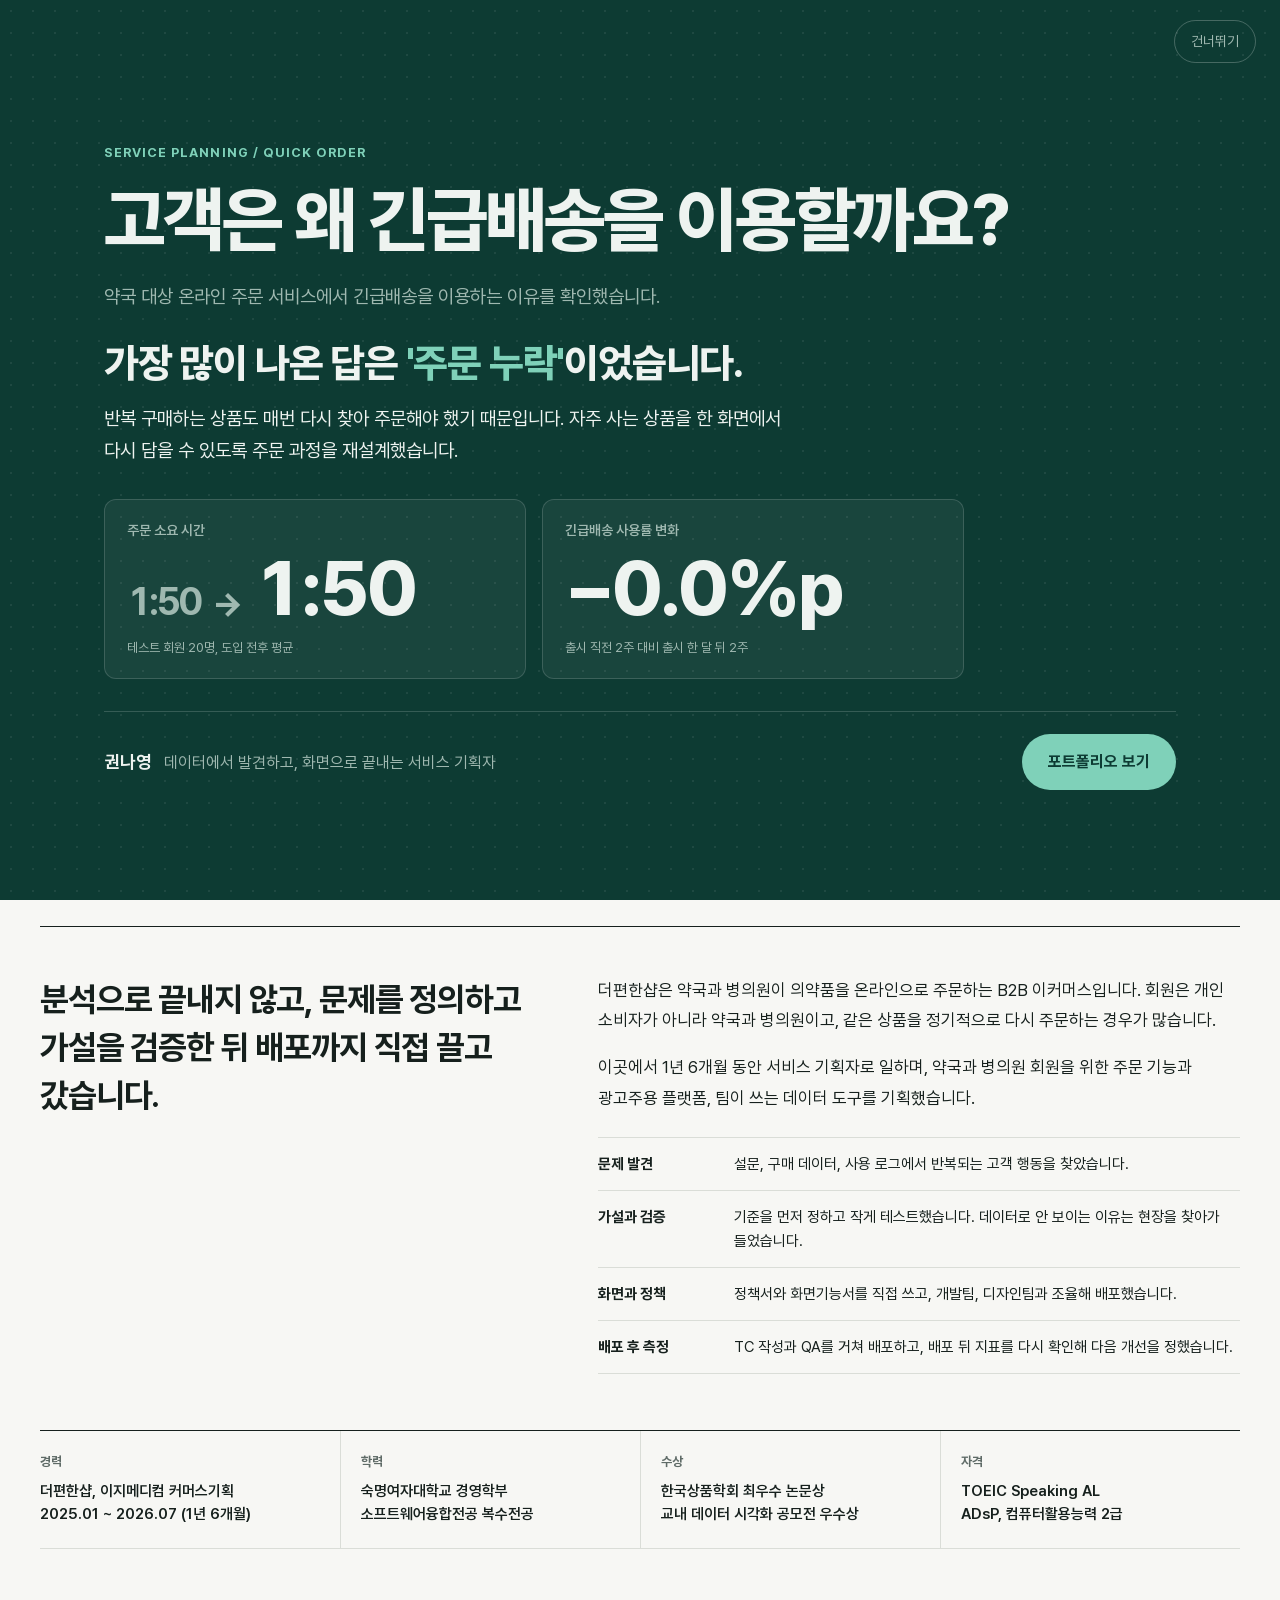
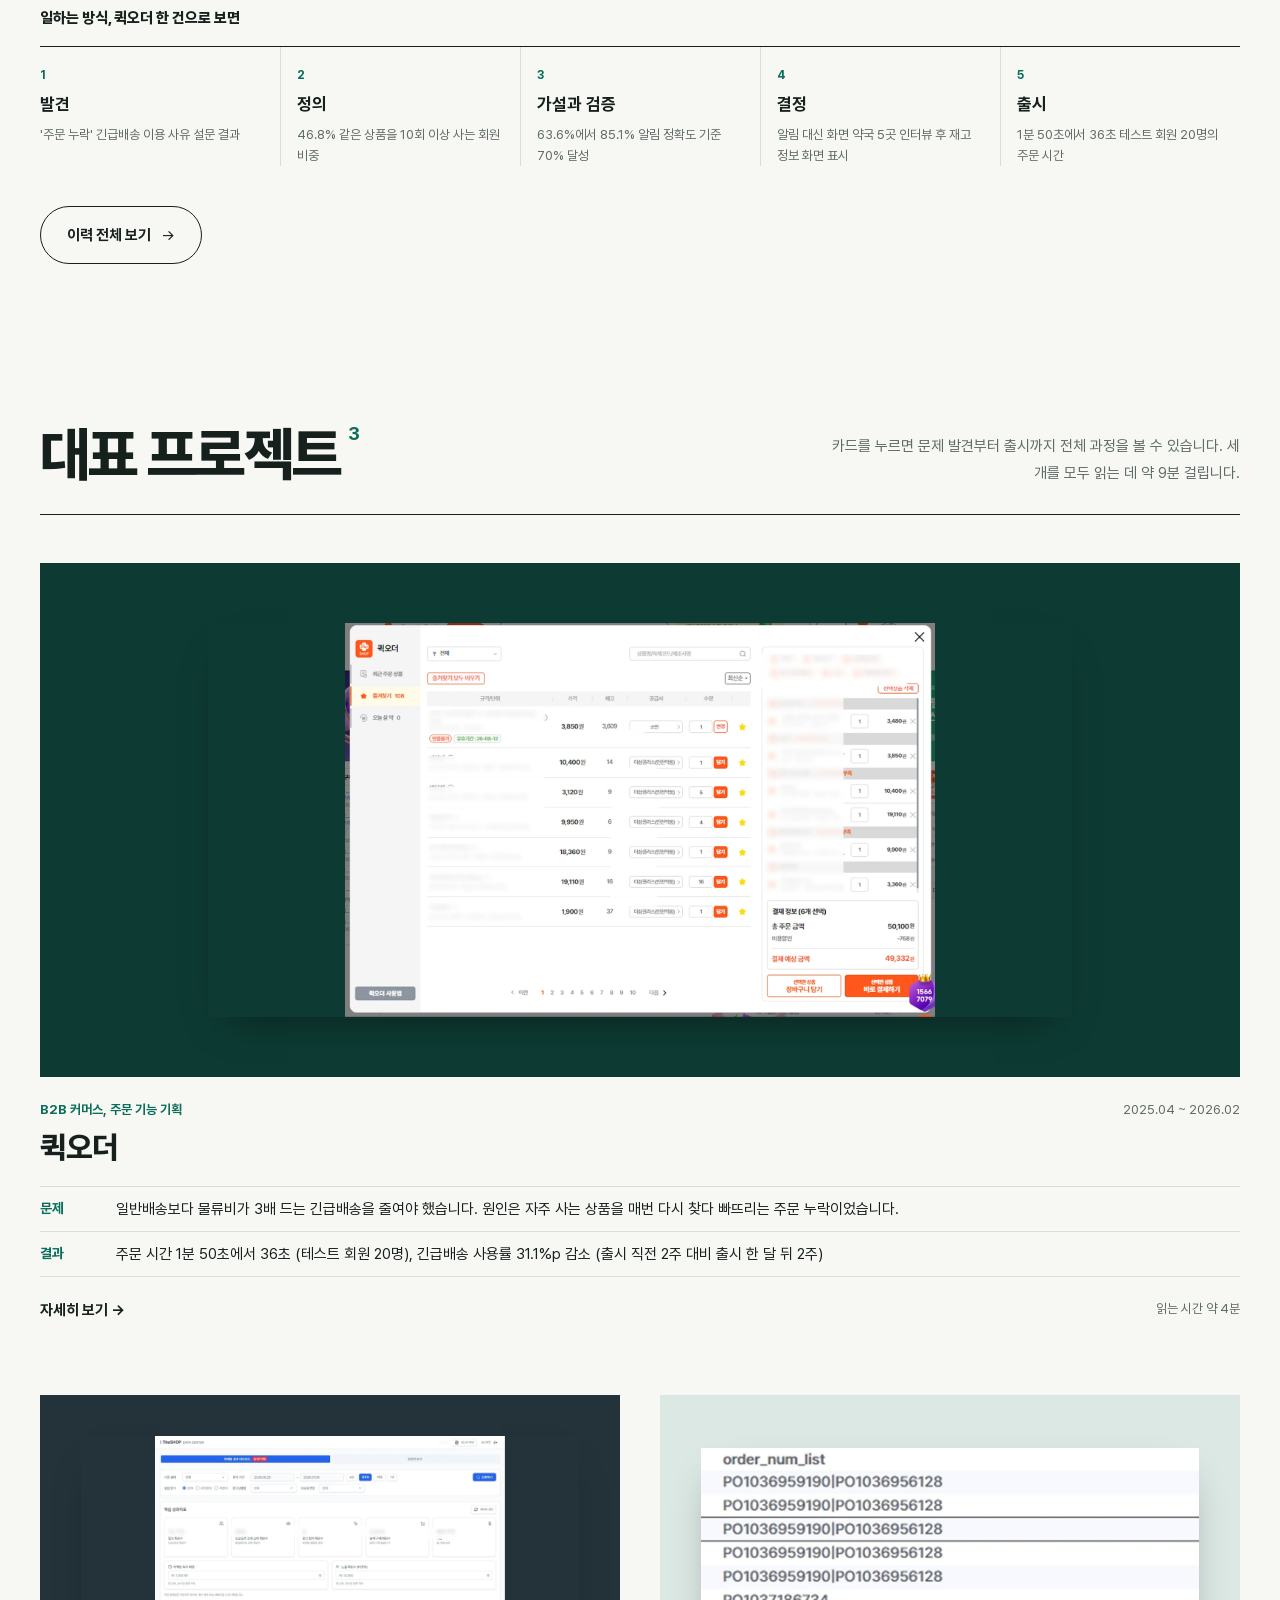
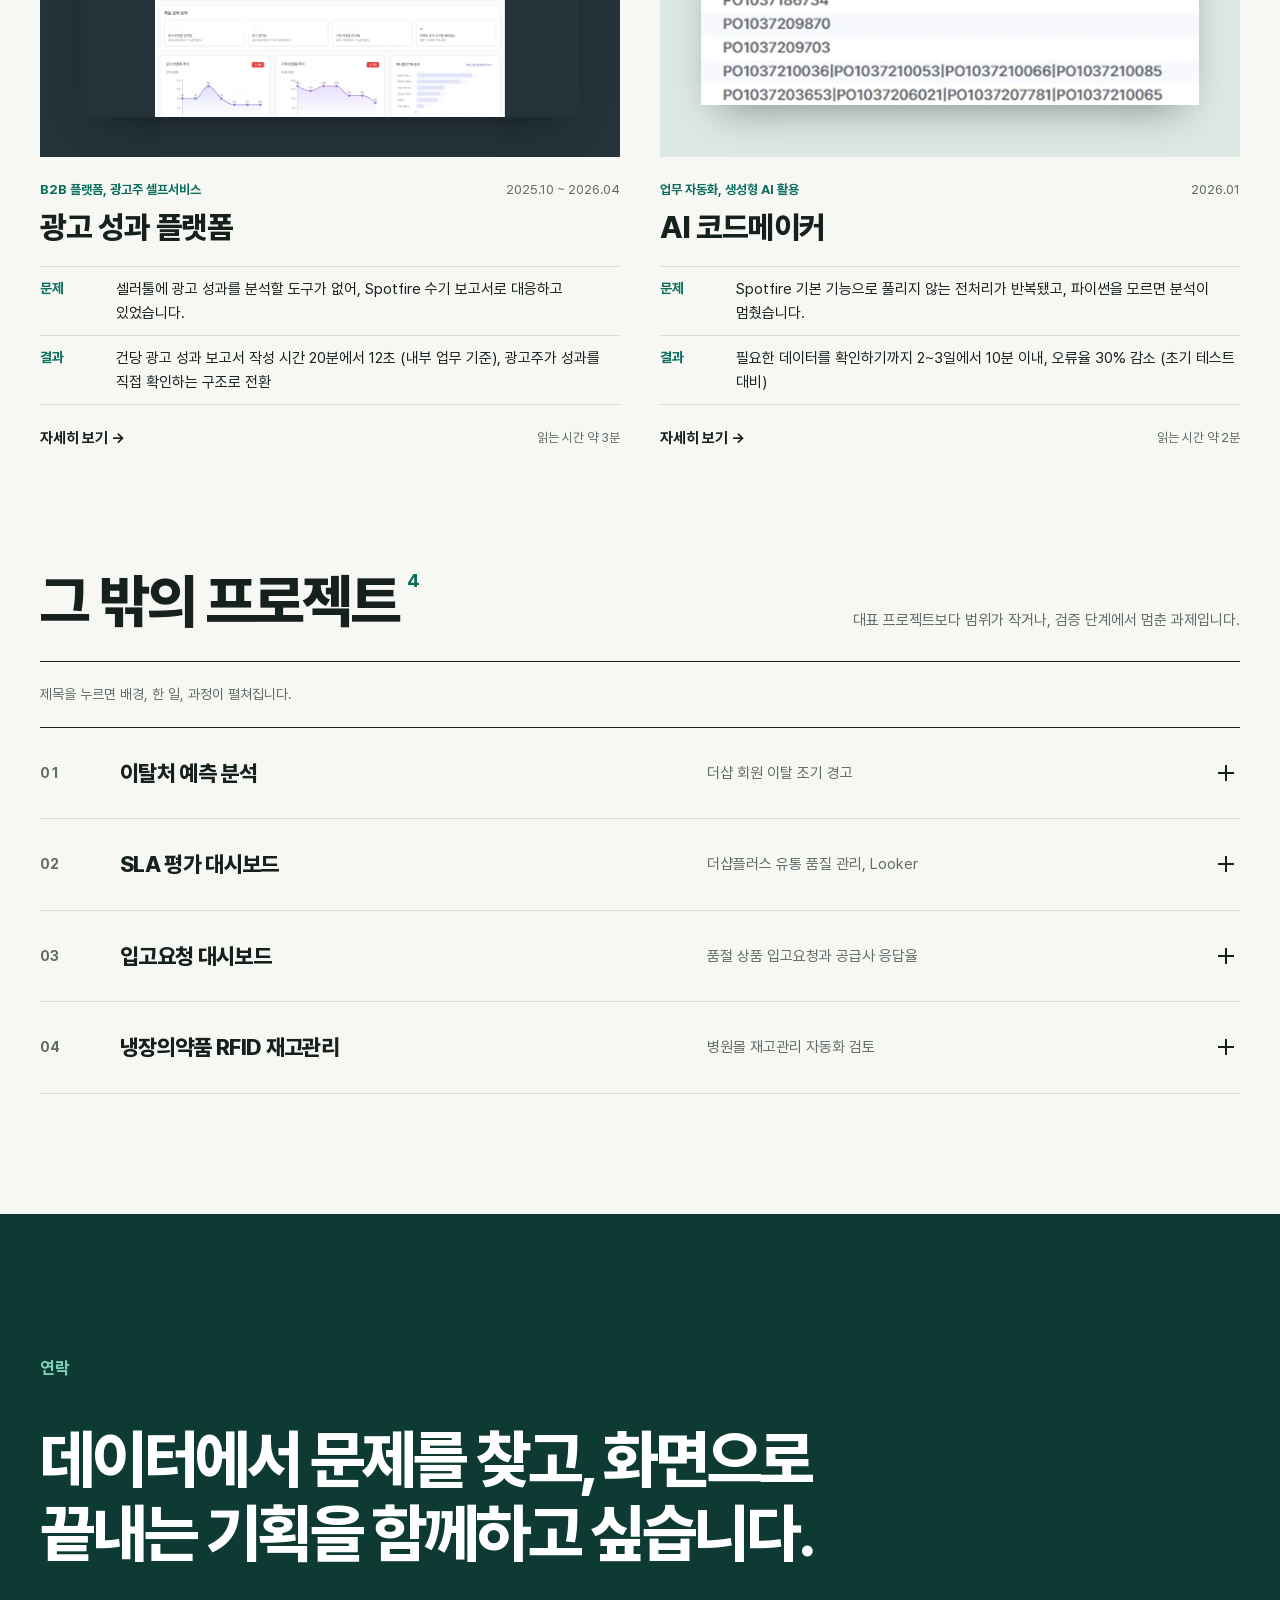
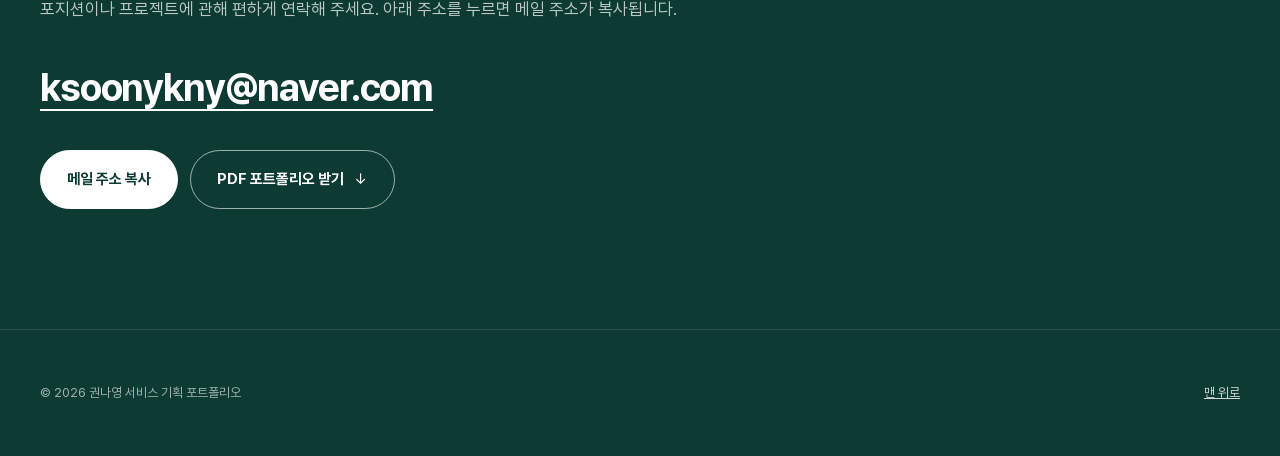
==== commit b6221996: "Add files via upload" ====
--- a/index.html
+++ b/index.html
@@ -47,49 +47,81 @@
   <div class="container">
     <a class="logo" href="#top" data-replay title="오프닝 다시 보기"><b>권나영</b><span>서비스 기획자</span></a>
     <nav aria-label="주요 메뉴">
-      <a href="index.html#projects">Projects</a>
-      <a href="about.html">About</a>
-      <a href="#contact">Contact</a>
-      <a class="nav-pdf" href="assets/kwon-nayoung-portfolio.pdf" download="권나영_서비스기획_포트폴리오.pdf" data-log="pdf_download" data-label="상단 메뉴">PDF</a>
+      <a href="about.html">소개</a>
+      <a href="index.html#projects">프로젝트</a>
+      <a href="#contact">연락</a>
+      <a class="nav-pdf" href="assets/kwon-nayoung-portfolio.pdf" download="권나영_서비스기획_포트폴리오.pdf" data-log="pdf_download" data-label="상단 메뉴">PDF 받기</a>
     </nav>
   </div>
 </header>
 <main id="top">
-<section class="home-hero">
+<section class="home-hero" style="padding-bottom:80px">
   <div class="container">
-    <p class="eyebrow">Service Planner Portfolio 2026</p>
+    <p class="eyebrow">서비스 기획자 권나영의 포트폴리오</p>
     <h1>데이터에서 발견한 고객 행동을,<br><em>실제로 쓰이는 화면</em>으로 바꿉니다.</h1>
-    <div class="hero-foot">
-      <p>헬스케어 커머스 더편한샵에서 1년 6개월 동안 약국과 병의원 회원을 위한 기능과 데이터 도구를 기획했습니다. 분석에서 멈추지 않고 배포까지 <span class="nw">직접 끌고 갔습니다.</span></p>
-      <dl class="hero-facts">
-        <div><dt>경력</dt><dd>1년 6개월</dd></div>
-        <div><dt>대표 프로젝트</dt><dd>3건</dd></div>
-        <div><dt>담당</dt><dd>기획부터 배포, 검증</dd></div>
-      </dl>
+    <div class="guide">
+      <p class="guide-t">처음 오셨다면, 이 순서로 보시면 됩니다.</p>
+      <a class="g-card" href="#about"><span class="n">1</span><b>어떤 기획자인지</b><span>경력, 일하는 방식, 주요 이력을 1분 안에 볼 수 있습니다.</span><span class="go">소개 보기 →</span></a>
+      <a class="g-card" href="#projects"><span class="n">2</span><b>대표 프로젝트 3개</b><span>문제, 결과를 카드에서 먼저 보고, 누르면 전체 과정을 볼 수 있습니다.</span><span class="go">프로젝트 보기 →</span></a>
+      <a class="g-card" href="#contact"><span class="n">3</span><b>연락과 PDF</b><span>메일 주소를 바로 복사하거나, 같은 내용을 PDF로 받을 수 있습니다.</span><span class="go">연락하기 →</span></a>
     </div>
+  </div>
+</section>
+
+<section class="block" id="about" data-view="소개" style="padding-top:40px">
+  <div class="container">
+    <div class="s-head"><h2>소개</h2><p>어떤 회사에서 어떤 일을 했는지 먼저 정리했습니다.</p></div>
+    <div class="intro-grid">
+      <p class="lead-xl">분석으로 끝내지 않고, 문제를 정의하고 가설을 검증한 뒤 배포까지 직접 끌고 갔습니다.</p>
+      <div>
+        <p>더편한샵은 약국과 병의원이 의약품을 온라인으로 주문하는 B2B 이커머스입니다. 회원은 개인 소비자가 아니라 약국과 병의원이고, 같은 상품을 정기적으로 다시 주문하는 경우가 많습니다.</p>
+        <p>이곳에서 1년 6개월 동안 서비스 기획자로 일하며, 약국과 병의원 회원을 위한 주문 기능과 광고주용 플랫폼, 팀이 쓰는 데이터 도구를 기획했습니다.</p>
+        <ul class="did">
+          <li><b>문제 발견</b><span>설문, 구매 데이터, 사용 로그에서 반복되는 고객 행동을 찾았습니다.</span></li>
+          <li><b>가설과 검증</b><span>기준을 먼저 정하고 작게 테스트했습니다. 데이터로 안 보이는 이유는 현장을 찾아가 들었습니다.</span></li>
+          <li><b>화면과 정책</b><span>정책서와 화면기능서를 직접 쓰고, 개발팀, 디자인팀과 조율해 배포했습니다.</span></li>
+          <li><b>배포 후 측정</b><span>TC 작성과 QA를 거쳐 배포하고, 배포 뒤 지표를 다시 확인해 다음 개선을 정했습니다.</span></li>
+        </ul>
+      </div>
+    </div>
+    <dl class="facts">
+      <div><dt>경력</dt><dd>더편한샵, 이지메디컴 커머스기획<br>2025.01 ~ 2026.07 (1년 6개월)</dd></div>
+      <div><dt>학력</dt><dd>숙명여자대학교 경영학부<br>소프트웨어융합전공 복수전공</dd></div>
+      <div><dt>수상</dt><dd>한국상품학회 최우수 논문상<br>교내 데이터 시각화 공모전 우수상</dd></div>
+      <div><dt>자격</dt><dd>TOEIC Speaking AL<br>ADsP, 컴퓨터활용능력 2급</dd></div>
+    </dl>
+    <p class="sub-h">일하는 방식, 퀵오더 한 건으로 보면</p>
+    <ol class="steps5" style="margin-top:0"><li><small>1</small><b>발견</b><span>'주문 누락' 긴급배송 이용 사유 설문 결과</span></li><li><small>2</small><b>정의</b><span>46.8% 같은 상품을 10회 이상 사는 회원 비중</span></li><li><small>3</small><b>가설과 검증</b><span>63.6%에서 85.1% 알림 정확도 기준 70% 달성</span></li><li><small>4</small><b>결정</b><span>알림 대신 화면 약국 5곳 인터뷰 후 재고 정보 화면 표시</span></li><li><small>5</small><b>출시</b><span>1분 50초에서 36초 테스트 회원 20명의 주문 시간</span></li></ol>
+    <a class="pill" href="about.html">이력 전체 보기 <span class="arr">→</span></a>
   </div>
 </section>
 
 <section class="block" id="projects" data-view="프로젝트 목록" style="padding-top:40px">
   <div class="container">
-    <div class="s-head"><h2>Projects<sup>03</sup></h2><p>모두 발견, 정의, 가설과 검증, 결정, 출시 순서로 정리했습니다.</p></div>
+    <div class="s-head"><h2>대표 프로젝트<sup>3</sup></h2><p>카드를 누르면 문제 발견부터 출시까지 전체 과정을 볼 수 있습니다. 세 개를 모두 읽는 데 약 9분 걸립니다.</p></div>
     <div class="works">
     <a class="work" href="projects/quick-order.html" data-log="project_open" data-label="퀵오더">
       <div class="work-thumb t-green"><img src="assets/img/qo-screen.webp" alt="퀵오더 화면" loading="lazy"></div>
       <div class="work-meta">
-        <span class="work-cat">B2B 커머스, 주문 기능 기획</span><span class="work-year">2025.04 — 2026.02</span>
+        <span class="work-cat">B2B 커머스, 주문 기능 기획</span><span class="work-year">2025.04 ~ 2026.02</span>
         <h3 class="work-title">퀵오더</h3>
-        <p class="work-sub">반복 구매 약국의 주문 누락을 줄인 주문 화면</p>
-        <div class="work-num"><span><b>−31.1%p</b>긴급배송 사용률</span><span><b>36초</b>주문 소요 시간</span></div>
+        <dl class="work-sum">
+          <div><dt>문제</dt><dd>일반배송보다 물류비가 3배 드는 긴급배송을 줄여야 했습니다. 원인은 자주 사는 상품을 매번 다시 찾다 빠뜨리는 주문 누락이었습니다.</dd></div>
+          <div><dt>결과</dt><dd>주문 시간 1분 50초에서 36초 (테스트 회원 20명), 긴급배송 사용률 31.1%p 감소 (출시 직전 2주 대비 출시 한 달 뒤 2주)</dd></div>
+        </dl>
+        <div class="work-foot"><span class="work-more">자세히 보기 →</span><span class="work-time">읽는 시간 약 4분</span></div>
       </div>
     </a>
     <a class="work" href="projects/ad-platform.html" data-log="project_open" data-label="광고 성과 플랫폼">
       <div class="work-thumb t-slate"><img src="assets/img/ad-dashboard.webp" alt="광고 성과 플랫폼 화면" loading="lazy"></div>
       <div class="work-meta">
-        <span class="work-cat">B2B 플랫폼, 광고주 셀프서비스</span><span class="work-year">2025.10 — 2026.04</span>
+        <span class="work-cat">B2B 플랫폼, 광고주 셀프서비스</span><span class="work-year">2025.10 ~ 2026.04</span>
         <h3 class="work-title">광고 성과 플랫폼</h3>
-        <p class="work-sub">수기 보고서를 광고주 직접 조회로 바꾼 데이터센터</p>
-        <div class="work-num"><span><b>12초</b>건당 보고서 작성</span><span><b>20분</b>기존 수기 작성</span></div>
+        <dl class="work-sum">
+          <div><dt>문제</dt><dd>셀러툴에 광고 성과를 분석할 도구가 없어, Spotfire 수기 보고서로 대응하고 있었습니다.</dd></div>
+          <div><dt>결과</dt><dd>건당 광고 성과 보고서 작성 시간 20분에서 12초 (내부 업무 기준), 광고주가 성과를 직접 확인하는 구조로 전환</dd></div>
+        </dl>
+        <div class="work-foot"><span class="work-more">자세히 보기 →</span><span class="work-time">읽는 시간 약 3분</span></div>
       </div>
     </a>
     <a class="work" href="projects/code-maker.html" data-log="project_open" data-label="AI 코드메이커">
@@ -97,8 +129,11 @@
       <div class="work-meta">
         <span class="work-cat">업무 자동화, 생성형 AI 활용</span><span class="work-year">2026.01</span>
         <h3 class="work-title">AI 코드메이커</h3>
-        <p class="work-sub">Spotfire 전처리를 누구나 하게 만든 커스텀 봇</p>
-        <div class="work-num"><span><b>10분 이내</b>데이터 확인까지</span><span><b>30%</b>오류율 감소</span></div>
+        <dl class="work-sum">
+          <div><dt>문제</dt><dd>Spotfire 기본 기능으로 풀리지 않는 전처리가 반복됐고, 파이썬을 모르면 분석이 멈췄습니다.</dd></div>
+          <div><dt>결과</dt><dd>필요한 데이터를 확인하기까지 2~3일에서 10분 이내, 오류율 30% 감소 (초기 테스트 대비)</dd></div>
+        </dl>
+        <div class="work-foot"><span class="work-more">자세히 보기 →</span><span class="work-time">읽는 시간 약 2분</span></div>
       </div>
     </a>
     </div>
@@ -107,7 +142,8 @@
 
 <section class="block" id="others" data-view="추가 경험" style="padding-top:0">
   <div class="container">
-    <div class="s-head"><h2>More Works<sup>04</sup></h2><p>대표 사례보다 범위가 작거나, 검증 단계에서 멈춘 과제입니다.</p></div>
+    <div class="s-head"><h2>그 밖의 프로젝트<sup>4</sup></h2><p>대표 프로젝트보다 범위가 작거나, 검증 단계에서 멈춘 과제입니다.</p></div>
+    <p class="hint">제목을 누르면 배경, 한 일, 과정이 펼쳐집니다.</p>
     <div class="others">
     <details class="other" data-log="other_open" data-label="이탈처 예측 분석">
       <summary><span class="o-no">01</span><span class="o-title">이탈처 예측 분석</span><span class="o-sub">더샵 회원 이탈 조기 경고</span><span class="o-plus" aria-hidden="true"></span></summary>
@@ -128,35 +164,22 @@
     </div>
   </div>
 </section>
-
-<section class="block" id="about" data-view="소개" style="padding-top:0">
-  <div class="container">
-    <div class="s-head"><h2>About</h2><p>이력, 학습, 도구, 수상은 About 페이지에 정리했습니다.</p></div>
-    <div class="about-teaser">
-      <p class="lead-xl">데이터에서 고객 행동을 발견하고, 문제를 정의하고, 가설을 검증해 실제 화면과 정책으로 바꿉니다.</p>
-      <div>
-        <ol class="steps5"><li><small>1</small><b>발견</b><span>'주문 누락' 긴급배송 이용 사유 설문 결과</span></li><li><small>2</small><b>정의</b><span>46.8% 같은 상품을 10회 이상 사는 회원 비중</span></li><li><small>3</small><b>가설과 검증</b><span>63.6%에서 85.1% 알림 정확도 기준 70% 달성</span></li><li><small>4</small><b>결정</b><span>알림 대신 화면 약국 5곳 인터뷰 후 재고 정보 화면 표시</span></li><li><small>5</small><b>출시</b><span>1분 50초에서 36초 테스트 회원 20명의 주문 시간</span></li></ol>
-        <a class="pill" href="about.html">About 더 보기 <span class="arr">→</span></a>
-      </div>
-    </div>
-  </div>
-</section>
 </main>
 <section class="contact-band" id="contact" data-view="연락">
   <div class="container">
-    <p class="eyebrow">Contact</p>
+    <p class="eyebrow">연락</p>
     <h2>데이터에서 문제를 찾고, 화면으로 끝내는 기획을 함께하고 싶습니다.</h2>
-    <p>포지션이나 프로젝트에 관해 편하게 연락해 주세요. 주소를 누르면 복사됩니다.</p>
+    <p>포지션이나 프로젝트에 관해 편하게 연락해 주세요. 아래 주소를 누르면 메일 주소가 복사됩니다.</p>
     <button class="contact-mail" type="button" data-mail="ksoonykny@naver.com" data-log="email_copy" data-label="메일 주소">ksoonykny@naver.com</button>
     <div class="pills">
-      <button class="pill light solid" type="button" data-mail="ksoonykny@naver.com" data-log="email_copy" data-label="이메일 버튼">이메일 복사하기</button>
-      <a class="pill light" href="assets/kwon-nayoung-portfolio.pdf" download="권나영_서비스기획_포트폴리오.pdf" data-log="pdf_download" data-label="연락 영역">PDF 다운로드 <span class="arr">↓</span></a>
+      <button class="pill light solid" type="button" data-mail="ksoonykny@naver.com" data-log="email_copy" data-label="이메일 버튼">메일 주소 복사</button>
+      <a class="pill light" href="assets/kwon-nayoung-portfolio.pdf" download="권나영_서비스기획_포트폴리오.pdf" data-log="pdf_download" data-label="연락 영역">PDF 포트폴리오 받기 <span class="arr">↓</span></a>
     </div>
   </div>
 </section>
 <footer class="site-foot">
   <div class="container">
-    <span>© 2026 권나영. Service Planner Portfolio</span>
+    <span>© 2026 권나영 서비스 기획 포트폴리오</span>
     <a href="#top">맨 위로</a>
   </div>
 </footer>
--- a/assets/site.css
+++ b/assets/site.css
@@ -616,3 +616,76 @@
 .work-thumb img{box-shadow:0 18px 40px -18px rgba(0,0,0,.45)}
 .kv img{box-shadow:0 24px 60px -24px rgba(0,0,0,.5)}
 @media (max-width:520px){.p-info{grid-template-columns:1fr 1fr;gap:22px 20px}.p-info .wide{grid-column:1 / -1}}
+
+/* ===== friendlier structure ===== */
+.guide{display:grid;grid-template-columns:repeat(3,minmax(0,1fr));gap:16px;margin-top:56px}
+.guide-t{grid-column:1 / -1;margin:0 0 -4px;font-size:15px;font-weight:700;color:var(--ink)}
+.g-card{display:flex;flex-direction:column;gap:6px;padding:22px 24px;border:1px solid var(--line);background:#fff;text-decoration:none;color:inherit;transition:border-color .2s,transform .2s}
+.g-card:hover{border-color:var(--ink);transform:translateY(-2px)}
+.g-card .n{font-size:13px;font-weight:800;color:var(--accent)}
+.g-card b{font-size:19px;letter-spacing:-.02em}
+.g-card span{font-size:14px;color:var(--muted);line-height:1.55}
+.g-card .go{margin-top:auto;padding-top:10px;font-size:14px;font-weight:700;color:var(--ink)}
+@media (max-width:820px){.guide{grid-template-columns:1fr}}
+
+.intro-grid{display:grid;grid-template-columns:minmax(0,1fr) minmax(0,1.3fr);gap:64px}
+.intro-grid .lead-xl{font-size:clamp(24px,2.6vw,34px);font-weight:700;letter-spacing:-.035em;line-height:1.45;margin:0}
+.intro-grid p{margin:0 0 16px;line-height:1.8}
+.did{list-style:none;margin:24px 0 0;padding:0;border-top:1px solid var(--line)}
+.did li{display:grid;grid-template-columns:120px 1fr;gap:16px;padding:14px 0;border-bottom:1px solid var(--line);font-size:15px;line-height:1.6}
+.did li b{font-weight:700}
+.facts{display:grid;grid-template-columns:repeat(4,minmax(0,1fr));gap:0;margin:56px 0 0;border-top:1px solid var(--ink);border-bottom:1px solid var(--line)}
+.facts div{padding:20px 20px 22px 0}
+.facts div+div{padding-left:20px;border-left:1px solid var(--line)}
+.facts dt{font-size:13px;font-weight:700;color:var(--muted)}
+.facts dd{margin:6px 0 0;font-size:15px;font-weight:600;line-height:1.55}
+.sub-h{font-size:15px;font-weight:800;margin:56px 0 14px}
+@media (max-width:900px){.intro-grid{grid-template-columns:1fr;gap:24px}.facts{grid-template-columns:1fr 1fr}.facts div:nth-child(3){padding-left:0;border-left:0}.facts div:nth-child(n+3){border-top:1px solid var(--line)}.did li{grid-template-columns:1fr;gap:2px}}
+
+.work-sum{grid-column:1 / -1;margin:14px 0 0;display:grid;gap:0;border-top:1px solid var(--line)}
+.work-sum div{display:grid;grid-template-columns:64px 1fr;gap:12px;padding:10px 0;border-bottom:1px solid var(--line);font-size:15px;line-height:1.6}
+.work-sum dt{font-weight:700;color:var(--accent);font-size:14px}
+.work-sum dd{margin:0}
+.work-foot{grid-column:1 / -1;display:flex;justify-content:space-between;align-items:center;margin-top:16px}
+.work-more{font-weight:700;font-size:15px}
+.work:hover .work-more{color:var(--accent)}
+.work-time{font-size:13px;color:var(--muted)}
+.hint{font-size:14px;color:var(--muted);margin:-28px 0 20px}
+
+.crumb{font-size:13px;color:var(--muted);margin:0 0 28px}
+.crumb a{color:var(--muted);text-decoration:none}
+.crumb a:hover{color:var(--ink)}
+.crumb span{margin:0 8px;color:var(--line)}
+.read-meta{margin:20px 0 0;font-size:14px;color:var(--muted)}
+.read-meta b{color:var(--ink)}
+.glance3{display:grid;grid-template-columns:repeat(3,minmax(0,1fr));margin:48px 0 0;background:#fff;border:1px solid var(--line)}
+.glance3 > div{padding:24px 26px}
+.glance3 > div+div{border-left:1px solid var(--line)}
+.glance3 h2{font-size:13px;font-weight:800;color:var(--accent);margin:0 0 8px;letter-spacing:0}
+.glance3 p{margin:0;font-size:16px;line-height:1.65}
+.glance3 .is-res p{font-weight:700}
+.glance-t{font-size:15px;font-weight:800;margin:56px 0 -36px}
+@media (max-width:820px){.glance3{grid-template-columns:1fr}.glance3 > div+div{border-left:0;border-top:1px solid var(--line)}}
+.kv-cap{max-width:var(--max);margin:14px auto 0;padding:0 var(--pad);font-size:13px;color:var(--muted)}
+
+.context{display:grid;grid-template-columns:minmax(0,3fr) minmax(0,9fr);gap:40px;padding:36px 0;border-top:1px solid var(--ink)}
+.context h2{font-size:16px;font-weight:800;margin:0}
+.context p{margin:0 0 14px;font-size:17px;line-height:1.8}
+.terms{border:1px solid var(--line);background:#fff;margin-top:8px}
+.terms summary{cursor:pointer;list-style:none;padding:16px 20px;font-weight:700;font-size:15px;display:flex;justify-content:space-between}
+.terms summary::-webkit-details-marker{display:none}
+.terms summary::after{content:"+";font-weight:400;font-size:20px;line-height:1}
+.terms[open] summary::after{content:"−"}
+.terms dl{margin:0;padding:0 20px 14px}
+.terms dl div{display:grid;grid-template-columns:140px 1fr;gap:12px;padding:10px 0;border-top:1px solid var(--line);font-size:15px;line-height:1.6}
+.terms dt{font-weight:700}
+.terms dd{margin:0;color:var(--muted)}
+@media (max-width:720px){.context{grid-template-columns:1fr;gap:12px}.terms dl div{grid-template-columns:1fr;gap:2px}}
+
+.ch-nav{position:sticky;top:76px;z-index:20;background:rgba(247,247,244,.94);backdrop-filter:blur(8px);border-bottom:1px solid var(--line);margin-top:96px}
+.ch-nav .container{display:flex;gap:6px;overflow-x:auto;padding-top:10px;padding-bottom:10px;align-items:center}
+.ch-nav .lbl{font-size:13px;font-weight:700;color:var(--muted);white-space:nowrap;margin-right:8px}
+.ch-nav a{white-space:nowrap;font-size:14px;font-weight:600;color:var(--ink);text-decoration:none;padding:7px 14px;border:1px solid var(--line);border-radius:999px;background:#fff}
+.ch-nav a.on{background:var(--ink);color:#fff;border-color:var(--ink)}
+.chapter{scroll-margin-top:140px}
+.ch-label{top:170px}
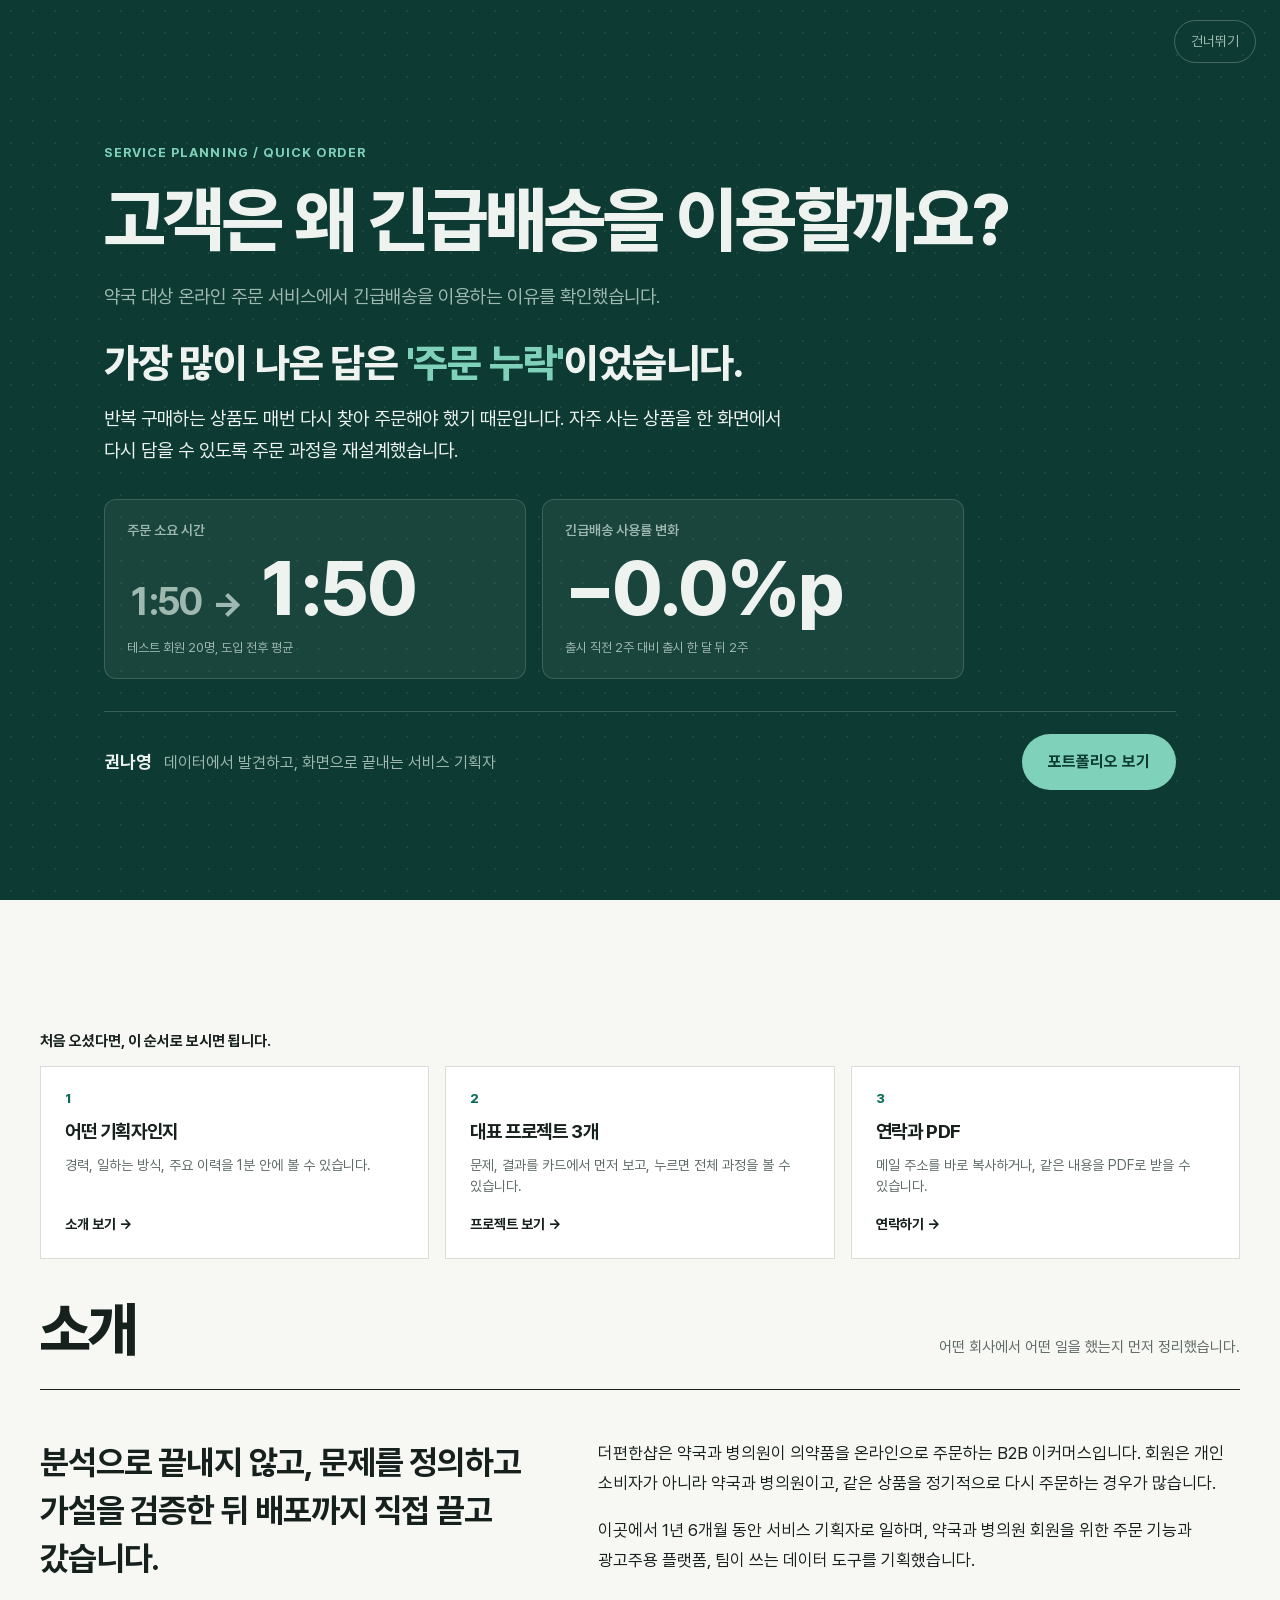
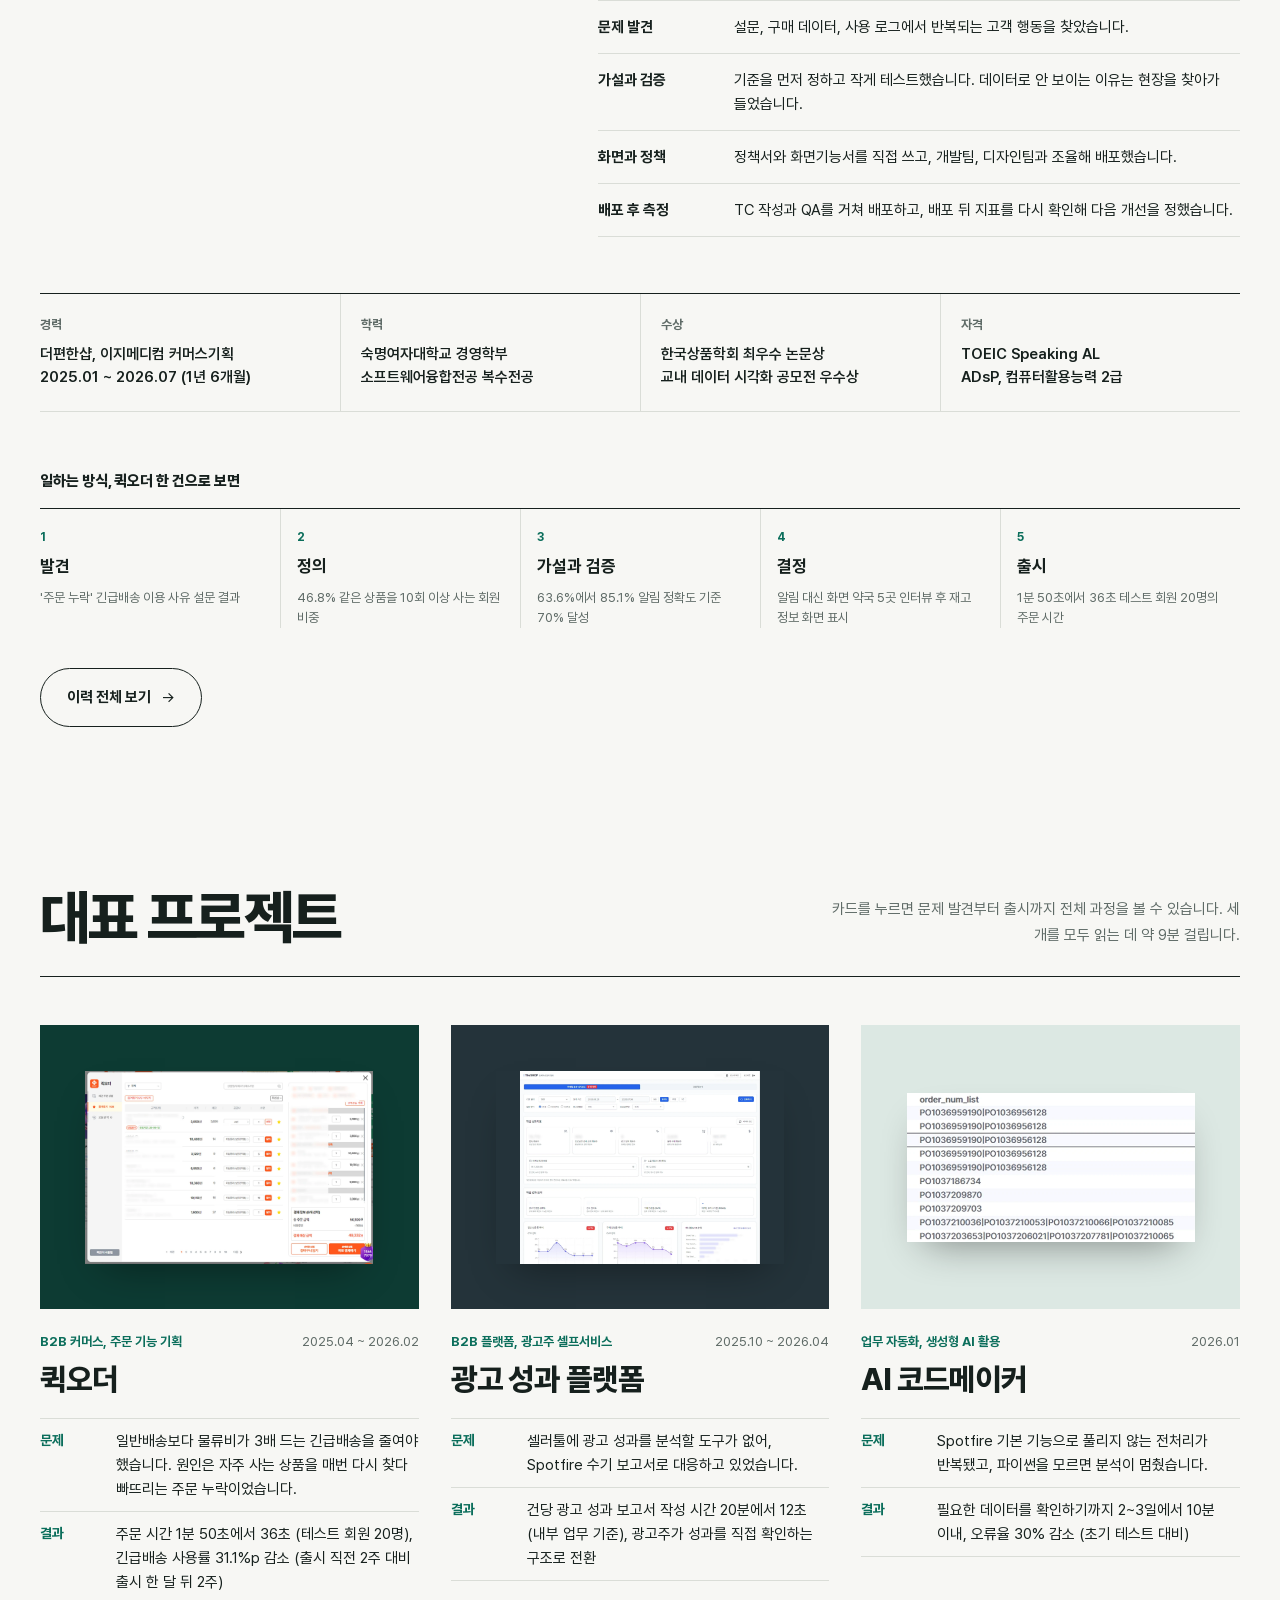
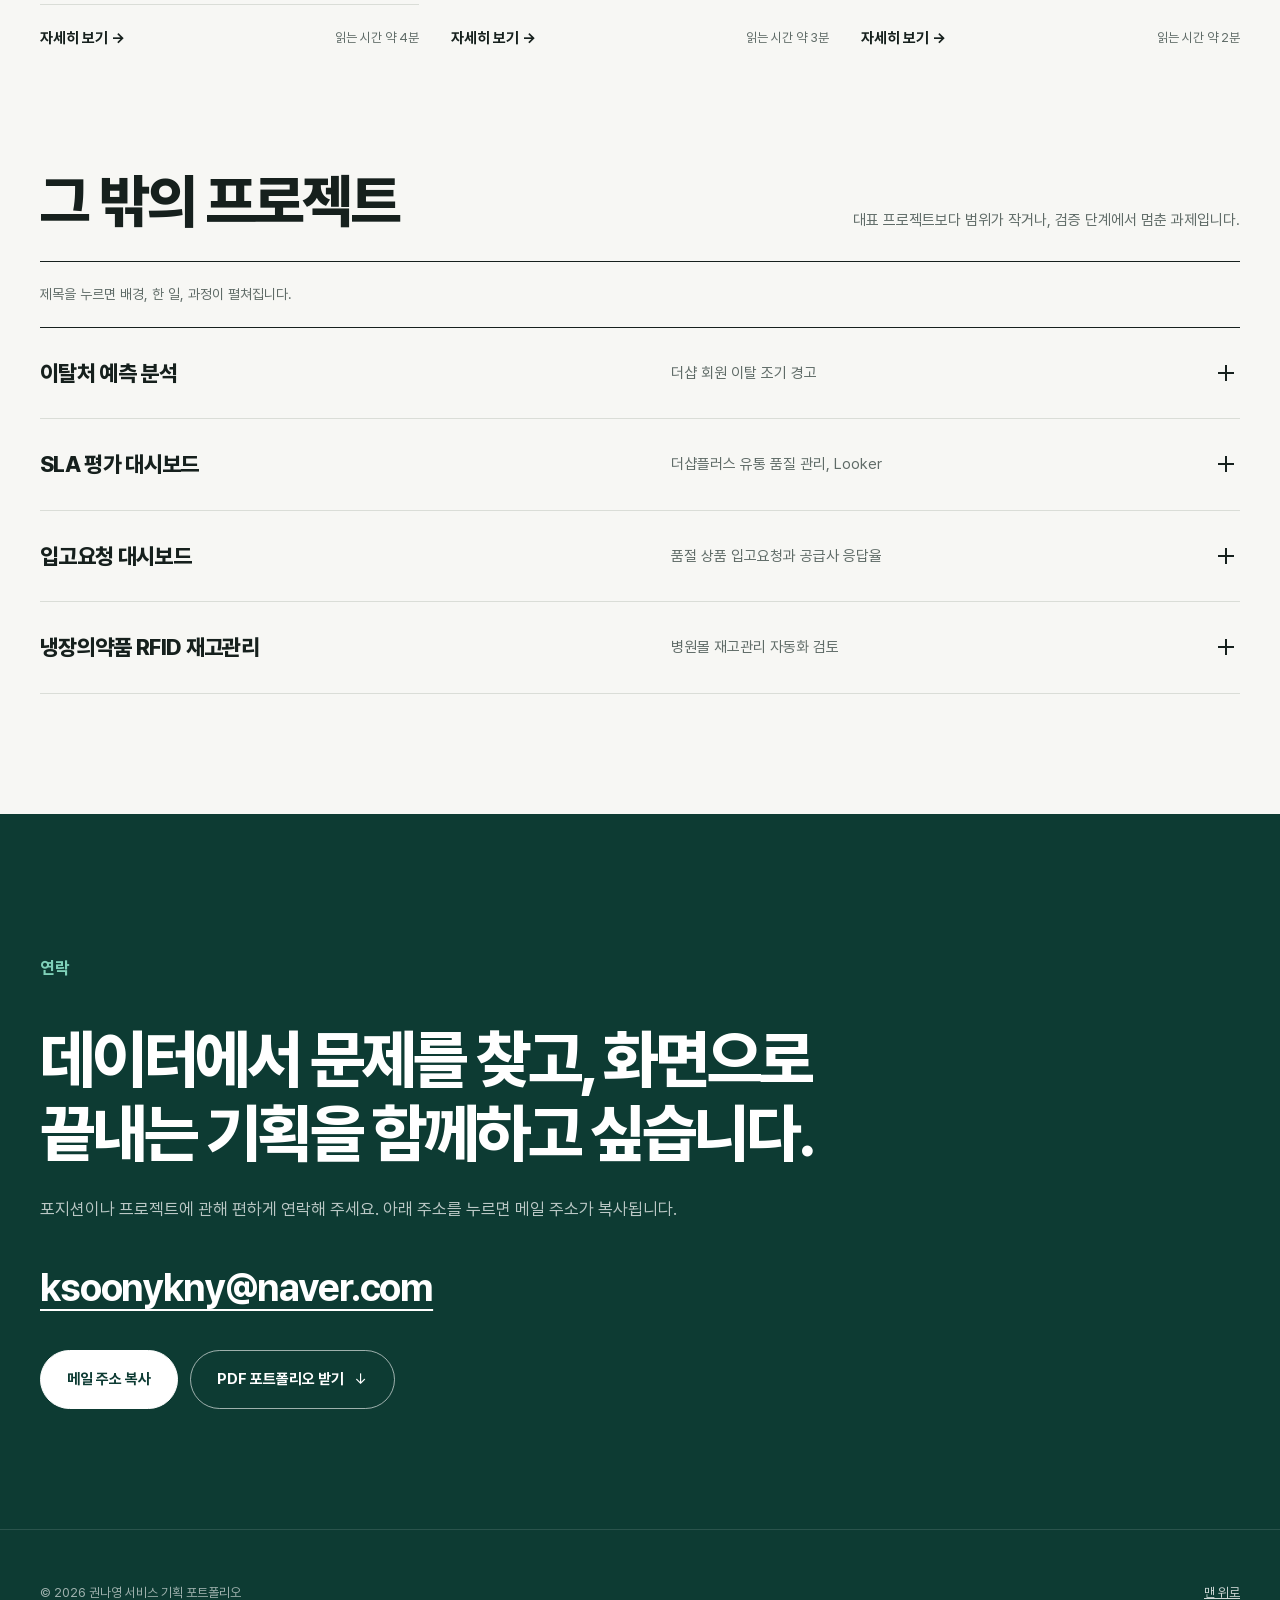
==== commit 066a8db9: "Add files via upload" ====
--- a/index.html
+++ b/index.html
@@ -12,6 +12,7 @@
 <link rel="preload" href="fonts/Pretendard-ExtraBold.woff2" as="font" type="font/woff2" crossorigin>
 <link rel="stylesheet" href="https://cdn.jsdelivr.net/gh/orioncactus/pretendard@v1.3.9/dist/web/variable/pretendardvariable-dynamic-subset.min.css">
 <link rel="stylesheet" href="assets/site.css">
+<script>document.documentElement.classList.add('js')</script>
 <script>
 try{ if(!sessionStorage.getItem('introSeen') && !matchMedia('(prefers-reduced-motion: reduce)').matches){ document.documentElement.classList.add('intro-on'); } }catch(e){ document.documentElement.classList.add('intro-on'); }
 </script>
@@ -43,7 +44,7 @@
 </div>
 </div>
 </div>
-<header class="gnb">
+<header class="gnb on-dark">
   <div class="container">
     <a class="logo" href="#top" data-replay title="오프닝 다시 보기"><b>권나영</b><span>서비스 기획자</span></a>
     <nav aria-label="주요 메뉴">
@@ -55,23 +56,35 @@
   </div>
 </header>
 <main id="top">
-<section class="home-hero" style="padding-bottom:80px">
+<section class="home-hero dark-hero">
   <div class="container">
     <p class="eyebrow">서비스 기획자 권나영의 포트폴리오</p>
-    <h1>데이터에서 발견한 고객 행동을,<br><em>실제로 쓰이는 화면</em>으로 바꿉니다.</h1>
+    <h1><span class="line"><span>데이터에서 발견한 고객 행동을,</span></span><span class="line"><span><em>실제로 쓰이는 화면</em>으로 바꿉니다.</span></span></h1>
+    <div class="hero-stats">
+      <div><b data-count="−31.1%p">−31.1%p</b><span>긴급배송 사용률<small>퀵오더, 출시 직전 2주 대비 출시 한 달 뒤 2주</small></span></div>
+      <div><b data-count="12초">12초</b><span>건당 광고 성과 보고서 작성<small>광고 성과 플랫폼, 기존 20분</small></span></div>
+      <div><b data-count="10분 이내">10분 이내</b><span>필요한 데이터 확인까지<small>AI 코드메이커, 기존 2~3일</small></span></div>
+    </div>
+  </div>
+  <div class="container"><p class="scroll-cue"><i></i>아래로 스크롤하면 소개와 프로젝트가 이어집니다</p></div>
+  <div class="marquee" aria-hidden="true"><div class="marquee-track"><span>발견<b>설문과 구매 데이터</b></span><span>정의<b>46.8%</b></span><span>가설과 검증<b>63.6%에서 85.1%</b></span><span>결정<b>알림 대신 화면</b></span><span>출시<b>1:50에서 0:36</b></span><span>발견<b>설문과 구매 데이터</b></span><span>정의<b>46.8%</b></span><span>가설과 검증<b>63.6% 에서 85.1%</b></span><span>결정<b>알림 대신 화면</b></span><span>출시<b>1:50 에서 0:36</b></span></div></div>
+</section>
+
+<section class="block" style="padding:72px 0 0">
+  <div class="container">
     <div class="guide">
-      <p class="guide-t">처음 오셨다면, 이 순서로 보시면 됩니다.</p>
-      <a class="g-card" href="#about"><span class="n">1</span><b>어떤 기획자인지</b><span>경력, 일하는 방식, 주요 이력을 1분 안에 볼 수 있습니다.</span><span class="go">소개 보기 →</span></a>
-      <a class="g-card" href="#projects"><span class="n">2</span><b>대표 프로젝트 3개</b><span>문제, 결과를 카드에서 먼저 보고, 누르면 전체 과정을 볼 수 있습니다.</span><span class="go">프로젝트 보기 →</span></a>
-      <a class="g-card" href="#contact"><span class="n">3</span><b>연락과 PDF</b><span>메일 주소를 바로 복사하거나, 같은 내용을 PDF로 받을 수 있습니다.</span><span class="go">연락하기 →</span></a>
+      <p class="guide-t" data-reveal>처음 오셨다면, 이 순서로 보시면 됩니다.</p>
+      <a class="g-card" href="#about" data-reveal style="--d:.05s"><span class="n">1</span><b>어떤 기획자인지</b><span>경력, 일하는 방식, 주요 이력을 1분 안에 볼 수 있습니다.</span><span class="go">소개 보기 →</span></a>
+      <a class="g-card" href="#projects" data-reveal style="--d:.15s"><span class="n">2</span><b>대표 프로젝트 3개</b><span>문제, 결과를 카드에서 먼저 보고, 누르면 전체 과정을 볼 수 있습니다.</span><span class="go">프로젝트 보기 →</span></a>
+      <a class="g-card" href="#contact" data-reveal style="--d:.25s"><span class="n">3</span><b>연락과 PDF</b><span>메일 주소를 바로 복사하거나, 같은 내용을 PDF로 받을 수 있습니다.</span><span class="go">연락하기 →</span></a>
     </div>
   </div>
 </section>
 
 <section class="block" id="about" data-view="소개" style="padding-top:40px">
   <div class="container">
-    <div class="s-head"><h2>소개</h2><p>어떤 회사에서 어떤 일을 했는지 먼저 정리했습니다.</p></div>
-    <div class="intro-grid">
+    <div class="s-head" data-reveal><h2>소개</h2><p>어떤 회사에서 어떤 일을 했는지 먼저 정리했습니다.</p></div>
+    <div class="intro-grid" data-reveal>
       <p class="lead-xl">분석으로 끝내지 않고, 문제를 정의하고 가설을 검증한 뒤 배포까지 직접 끌고 갔습니다.</p>
       <div>
         <p>더편한샵은 약국과 병의원이 의약품을 온라인으로 주문하는 B2B 이커머스입니다. 회원은 개인 소비자가 아니라 약국과 병의원이고, 같은 상품을 정기적으로 다시 주문하는 경우가 많습니다.</p>
@@ -84,26 +97,26 @@
         </ul>
       </div>
     </div>
-    <dl class="facts">
+    <dl class="facts" data-reveal>
       <div><dt>경력</dt><dd>더편한샵, 이지메디컴 커머스기획<br>2025.01 ~ 2026.07 (1년 6개월)</dd></div>
       <div><dt>학력</dt><dd>숙명여자대학교 경영학부<br>소프트웨어융합전공 복수전공</dd></div>
       <div><dt>수상</dt><dd>한국상품학회 최우수 논문상<br>교내 데이터 시각화 공모전 우수상</dd></div>
       <div><dt>자격</dt><dd>TOEIC Speaking AL<br>ADsP, 컴퓨터활용능력 2급</dd></div>
     </dl>
     <p class="sub-h">일하는 방식, 퀵오더 한 건으로 보면</p>
-    <ol class="steps5" style="margin-top:0"><li><small>1</small><b>발견</b><span>'주문 누락' 긴급배송 이용 사유 설문 결과</span></li><li><small>2</small><b>정의</b><span>46.8% 같은 상품을 10회 이상 사는 회원 비중</span></li><li><small>3</small><b>가설과 검증</b><span>63.6%에서 85.1% 알림 정확도 기준 70% 달성</span></li><li><small>4</small><b>결정</b><span>알림 대신 화면 약국 5곳 인터뷰 후 재고 정보 화면 표시</span></li><li><small>5</small><b>출시</b><span>1분 50초에서 36초 테스트 회원 20명의 주문 시간</span></li></ol>
+    <ol class="steps5" style="margin-top:0" data-reveal><li><small>1</small><b>발견</b><span>'주문 누락' 긴급배송 이용 사유 설문 결과</span></li><li><small>2</small><b>정의</b><span>46.8% 같은 상품을 10회 이상 사는 회원 비중</span></li><li><small>3</small><b>가설과 검증</b><span>63.6%에서 85.1% 알림 정확도 기준 70% 달성</span></li><li><small>4</small><b>결정</b><span>알림 대신 화면 약국 5곳 인터뷰 후 재고 정보 화면 표시</span></li><li><small>5</small><b>출시</b><span>1분 50초에서 36초 테스트 회원 20명의 주문 시간</span></li></ol>
     <a class="pill" href="about.html">이력 전체 보기 <span class="arr">→</span></a>
   </div>
 </section>
 
 <section class="block" id="projects" data-view="프로젝트 목록" style="padding-top:40px">
   <div class="container">
-    <div class="s-head"><h2>대표 프로젝트<sup>3</sup></h2><p>카드를 누르면 문제 발견부터 출시까지 전체 과정을 볼 수 있습니다. 세 개를 모두 읽는 데 약 9분 걸립니다.</p></div>
+    <div class="s-head" data-reveal><h2>대표 프로젝트</h2><p>카드를 누르면 문제 발견부터 출시까지 전체 과정을 볼 수 있습니다. 세 개를 모두 읽는 데 약 9분 걸립니다.</p></div>
     <div class="works">
-    <a class="work" href="projects/quick-order.html" data-log="project_open" data-label="퀵오더">
+    <a class="work" href="projects/quick-order.html" data-log="project_open" data-label="퀵오더" data-reveal style="--d:0.00s">
       <div class="work-thumb t-green"><img src="assets/img/qo-screen.webp" alt="퀵오더 화면" loading="lazy"></div>
       <div class="work-meta">
-        <span class="work-cat">B2B 커머스, 주문 기능 기획</span><span class="work-year">2025.04 ~ 2026.02</span>
+        <div class="top-row"><span class="work-cat">B2B 커머스, 주문 기능 기획</span><span class="work-year">2025.04 ~ 2026.02</span></div>
         <h3 class="work-title">퀵오더</h3>
         <dl class="work-sum">
           <div><dt>문제</dt><dd>일반배송보다 물류비가 3배 드는 긴급배송을 줄여야 했습니다. 원인은 자주 사는 상품을 매번 다시 찾다 빠뜨리는 주문 누락이었습니다.</dd></div>
@@ -112,10 +125,10 @@
         <div class="work-foot"><span class="work-more">자세히 보기 →</span><span class="work-time">읽는 시간 약 4분</span></div>
       </div>
     </a>
-    <a class="work" href="projects/ad-platform.html" data-log="project_open" data-label="광고 성과 플랫폼">
+    <a class="work" href="projects/ad-platform.html" data-log="project_open" data-label="광고 성과 플랫폼" data-reveal style="--d:0.12s">
       <div class="work-thumb t-slate"><img src="assets/img/ad-dashboard.webp" alt="광고 성과 플랫폼 화면" loading="lazy"></div>
       <div class="work-meta">
-        <span class="work-cat">B2B 플랫폼, 광고주 셀프서비스</span><span class="work-year">2025.10 ~ 2026.04</span>
+        <div class="top-row"><span class="work-cat">B2B 플랫폼, 광고주 셀프서비스</span><span class="work-year">2025.10 ~ 2026.04</span></div>
         <h3 class="work-title">광고 성과 플랫폼</h3>
         <dl class="work-sum">
           <div><dt>문제</dt><dd>셀러툴에 광고 성과를 분석할 도구가 없어, Spotfire 수기 보고서로 대응하고 있었습니다.</dd></div>
@@ -124,10 +137,10 @@
         <div class="work-foot"><span class="work-more">자세히 보기 →</span><span class="work-time">읽는 시간 약 3분</span></div>
       </div>
     </a>
-    <a class="work" href="projects/code-maker.html" data-log="project_open" data-label="AI 코드메이커">
+    <a class="work" href="projects/code-maker.html" data-log="project_open" data-label="AI 코드메이커" data-reveal style="--d:0.24s">
       <div class="work-thumb t-mint"><img src="assets/img/bot-order-num.webp" alt="AI 코드메이커 화면" loading="lazy"></div>
       <div class="work-meta">
-        <span class="work-cat">업무 자동화, 생성형 AI 활용</span><span class="work-year">2026.01</span>
+        <div class="top-row"><span class="work-cat">업무 자동화, 생성형 AI 활용</span><span class="work-year">2026.01</span></div>
         <h3 class="work-title">AI 코드메이커</h3>
         <dl class="work-sum">
           <div><dt>문제</dt><dd>Spotfire 기본 기능으로 풀리지 않는 전처리가 반복됐고, 파이썬을 모르면 분석이 멈췄습니다.</dd></div>
@@ -142,23 +155,23 @@
 
 <section class="block" id="others" data-view="추가 경험" style="padding-top:0">
   <div class="container">
-    <div class="s-head"><h2>그 밖의 프로젝트<sup>4</sup></h2><p>대표 프로젝트보다 범위가 작거나, 검증 단계에서 멈춘 과제입니다.</p></div>
+    <div class="s-head" data-reveal><h2>그 밖의 프로젝트</h2><p>대표 프로젝트보다 범위가 작거나, 검증 단계에서 멈춘 과제입니다.</p></div>
     <p class="hint">제목을 누르면 배경, 한 일, 과정이 펼쳐집니다.</p>
-    <div class="others">
+    <div class="others" data-reveal>
     <details class="other" data-log="other_open" data-label="이탈처 예측 분석">
-      <summary><span class="o-no">01</span><span class="o-title">이탈처 예측 분석</span><span class="o-sub">더샵 회원 이탈 조기 경고</span><span class="o-plus" aria-hidden="true"></span></summary>
+      <summary><span class="o-title">이탈처 예측 분석</span><span class="o-sub">더샵 회원 이탈 조기 경고</span><span class="o-plus" aria-hidden="true"></span></summary>
       <dl><div><dt>배경</dt><dd>2025년 3월 유통 이슈로 약사 채널의 이탈 우려가 커졌습니다.</dd></div><div><dt>한 일</dt><dd>회원 그룹별 로그인 주기와 주문 주기 기준선을 도출하고, 이탈 점수(0~1) 매트릭스로 위험 수준을 나눴습니다.</dd></div><div><dt>과정</dt><dd>1차 단순 통계 로직을 영업부에 일간 공유하다 첫 주문 후 재주문 없는 케이스에서 한계를 발견해 2차 기준을 다시 설계했습니다.</dd></div></dl>
     </details>
     <details class="other" data-log="other_open" data-label="SLA 평가 대시보드">
-      <summary><span class="o-no">02</span><span class="o-title">SLA 평가 대시보드</span><span class="o-sub">더샵플러스 유통 품질 관리, Looker</span><span class="o-plus" aria-hidden="true"></span></summary>
+      <summary><span class="o-title">SLA 평가 대시보드</span><span class="o-sub">더샵플러스 유통 품질 관리, Looker</span><span class="o-plus" aria-hidden="true"></span></summary>
       <dl><div><dt>배경</dt><dd>구색, 최저가, 반품, 품절약을 관리할 공통 기준이 없어 데이터 재조회와 책임 소재 문제가 반복됐습니다.</dd></div><div><dt>한 일</dt><dd>SLA 지표 4가지를 정의하고, n8n으로 매일 오전 7시 구글시트를 갱신해 Looker로 시각화하는 구조를 만들었습니다.</dd></div><div><dt>과정</dt><dd>자동 갱신 시 수식이 깨지는 문제를 '가공용' 탭을 따로 두어 해결했습니다.</dd></div></dl>
     </details>
     <details class="other" data-log="other_open" data-label="입고요청 대시보드">
-      <summary><span class="o-no">03</span><span class="o-title">입고요청 대시보드</span><span class="o-sub">품절 상품 입고요청과 공급사 응답율</span><span class="o-plus" aria-hidden="true"></span></summary>
+      <summary><span class="o-title">입고요청 대시보드</span><span class="o-sub">품절 상품 입고요청과 공급사 응답율</span><span class="o-plus" aria-hidden="true"></span></summary>
       <dl><div><dt>배경</dt><dd>의약품 수급 불안 속에서 회원의 입고요청에 공급사가 얼마나 응답하는지 볼 수 없었습니다.</dd></div><div><dt>한 일</dt><dd>약사, 공급사, 더샵 각각의 이득을 기준으로 입고요청 순위, 공급사 응답 소요시간 대시보드를 기획했습니다.</dd></div><div><dt>과정</dt><dd>개발팀과 SQL 조회조건과 채널별 데이터 조인 구조를 정의하고, 대시보드별 매뉴얼을 만들었습니다.</dd></div></dl>
     </details>
     <details class="other" data-log="other_open" data-label="냉장의약품 RFID 재고관리">
-      <summary><span class="o-no">04</span><span class="o-title">냉장의약품 RFID 재고관리</span><span class="o-sub">병원몰 재고관리 자동화 검토</span><span class="o-plus" aria-hidden="true"></span></summary>
+      <summary><span class="o-title">냉장의약품 RFID 재고관리</span><span class="o-sub">병원몰 재고관리 자동화 검토</span><span class="o-plus" aria-hidden="true"></span></summary>
       <dl><div><dt>배경</dt><dd>병원몰에서 냉장의약품 비중이 컸지만, 병의원 재고관리는 수기 중심이었습니다.</dd></div><div><dt>한 일</dt><dd>진료과별 사용량을 분석하고, 수수료 수익과 태그비, 리더기 비용을 비교한 BEP 분석으로 리더기 무상 제공 대상 기준을 설계했습니다.</dd></div><div><dt>복기</dt><dd>확보 가능한 제품이 대부분 상온 제품이라 목적에 맞는 실험군을 구하기 어려웠다는 구조적 한계를 확인했습니다.</dd></div></dl>
     </details>
     </div>
--- a/assets/site.css
+++ b/assets/site.css
@@ -689,3 +689,81 @@
 .ch-nav a.on{background:var(--ink);color:#fff;border-color:var(--ink)}
 .chapter{scroll-margin-top:140px}
 .ch-label{top:170px}
+
+/* ================= sensational layer ================= */
+/* dark hero */
+.dark-hero{position:relative;background:var(--deep);color:#fff;min-height:100vh;min-height:100svh;padding:170px 0 0;display:flex;flex-direction:column;overflow:hidden}
+.dark-hero::before{content:"";position:absolute;width:70vw;height:70vw;right:-20vw;top:-25vw;border-radius:50%;background:radial-gradient(circle,rgba(127,209,185,.22),transparent 62%);animation:drift 14s ease-in-out infinite alternate;pointer-events:none}
+@keyframes drift{to{transform:translate(-8vw,10vw) scale(1.1)}}
+.dark-hero .container{position:relative;width:100%}
+.dark-hero .eyebrow{color:#7FD1B9}
+.dark-hero h1{color:#fff;font-size:clamp(38px,5.2vw,84px);line-height:1.14}
+.dark-hero h1 em{color:#7FD1B9}
+.line{display:block;overflow:hidden;padding-bottom:.06em}
+.line > span{display:inline-block;transform:translateY(105%);animation:lineup 1s cubic-bezier(.2,.8,.2,1) forwards}
+.line:nth-child(2) > span{animation-delay:.15s}
+@keyframes lineup{to{transform:none}}
+.hero-stats{display:grid;grid-template-columns:repeat(3,minmax(0,1fr));gap:0;margin-top:72px;border-top:1px solid rgba(255,255,255,.25)}
+.hero-stats div{padding:26px 28px 0 0}
+.hero-stats div+div{padding-left:28px;border-left:1px solid rgba(255,255,255,.15)}
+.hero-stats b{display:block;font-size:clamp(36px,4.4vw,64px);font-weight:800;letter-spacing:-.05em;line-height:1;font-variant-numeric:tabular-nums;color:#fff}
+.hero-stats span{display:block;margin-top:12px;font-size:14px;color:rgba(255,255,255,.7);line-height:1.5}
+.hero-stats small{display:block;font-size:12px;color:rgba(255,255,255,.45)}
+.scroll-cue{margin-top:auto;padding:48px 0 28px;font-size:13px;color:rgba(255,255,255,.6);display:flex;align-items:center;gap:10px}
+.scroll-cue i{width:1px;height:36px;background:rgba(255,255,255,.4);position:relative;overflow:hidden}
+.scroll-cue i::after{content:"";position:absolute;left:0;top:-36px;width:1px;height:36px;background:#fff;animation:cue 1.8s ease-in-out infinite}
+@keyframes cue{to{top:36px}}
+@media (max-width:720px){.hero-stats{grid-template-columns:1fr}.hero-stats div+div{padding-left:0;border-left:0;border-top:1px solid rgba(255,255,255,.15)}.hero-stats div{padding:20px 0}}
+
+/* marquee */
+.marquee{border-top:1px solid rgba(255,255,255,.15);overflow:hidden;white-space:nowrap;padding:22px 0;position:relative}
+.marquee-track{display:inline-flex;gap:56px;animation:marq 38s linear infinite;padding-left:56px}
+.marquee span{font-size:clamp(18px,2vw,26px);font-weight:700;letter-spacing:-.02em;color:rgba(255,255,255,.88)}
+.marquee span b{color:#7FD1B9;font-weight:800;margin-left:10px}
+.marquee span::after{content:"✦";margin-left:56px;color:rgba(255,255,255,.35);font-size:.7em;vertical-align:middle}
+@keyframes marq{to{transform:translateX(-50%)}}
+
+/* equal project cards */
+.works{grid-template-columns:repeat(3,minmax(0,1fr));gap:32px}
+.work,.work:first-child{grid-column:auto;display:flex;flex-direction:column}
+.work .work-thumb,.work:first-child .work-thumb{aspect-ratio:4/3;padding:12%}
+.work-meta{flex:1;display:flex;flex-direction:column}
+.work-meta > .work-cat{order:0}
+.work-meta .top-row{display:flex;justify-content:space-between;gap:12px}
+.work-sum{flex:1;align-content:start}
+.work-foot{margin-top:auto;padding-top:16px}
+.work-thumb::after{content:"";position:absolute;inset:0;background:rgba(13,59,51,.0);transition:background .4s}
+.work:hover .work-thumb::after{background:rgba(13,59,51,.18)}
+.work:hover .work-thumb img{transform:scale(1.06) rotate(-.6deg)}
+.work, .work *{cursor:none}
+@media (max-width:1000px){.works{grid-template-columns:1fr;gap:56px}.work .work-thumb{aspect-ratio:16/10;padding:8%}}
+@media (hover:none),(pointer:coarse){.work,.work *{cursor:pointer}}
+
+/* other projects without numbers */
+.other summary{grid-template-columns:minmax(0,1.2fr) minmax(0,1fr) 40px}
+.other dl{margin-left:0}
+.other summary:hover .o-title{color:var(--accent)}
+@media (max-width:820px){.other summary{grid-template-columns:minmax(0,1fr) 28px}.o-sub{grid-column:1;grid-row:2;margin-top:-14px}.other dl{margin-left:0}}
+
+/* custom cursor */
+.cursor{position:fixed;left:0;top:0;width:12px;height:12px;margin:-6px 0 0 -6px;border-radius:50%;background:var(--accent);pointer-events:none;z-index:200;display:flex;align-items:center;justify-content:center;transition:width .35s cubic-bezier(.2,.8,.2,1),height .35s cubic-bezier(.2,.8,.2,1),margin .35s cubic-bezier(.2,.8,.2,1),background .25s,opacity .25s;opacity:0;will-change:transform}
+.cursor.ready{opacity:1}
+.cursor span{font-size:14px;font-weight:800;color:#fff;opacity:0;transform:scale(.6);transition:opacity .2s,transform .3s;white-space:nowrap;letter-spacing:-.02em}
+.cursor.is-link{width:44px;height:44px;margin:-22px 0 0 -22px;background:rgba(11,110,91,.18)}
+.cursor.is-view{width:120px;height:120px;margin:-60px 0 0 -60px;background:var(--accent);box-shadow:0 18px 40px -12px rgba(11,110,91,.6)}
+.cursor.is-view span{opacity:1;transform:none}
+.cursor.on-dark-bg{background:#7FD1B9}
+.cursor.on-dark-bg.is-link{background:rgba(127,209,185,.25)}
+@media (hover:none),(pointer:coarse){.cursor{display:none}}
+
+/* scroll reveal */
+.js [data-reveal]{opacity:0;transform:translateY(40px);transition:opacity .9s cubic-bezier(.2,.8,.2,1),transform .9s cubic-bezier(.2,.8,.2,1);transition-delay:var(--d,0s)}
+.js [data-reveal].in{opacity:1;transform:none}
+
+@media (prefers-reduced-motion:reduce){
+  .line > span{animation:none;transform:none}
+  .marquee-track,.dark-hero::before,.scroll-cue i::after{animation:none}
+  .js [data-reveal]{opacity:1;transform:none;transition:none}
+  .cursor{display:none}
+  .work,.work *{cursor:pointer}
+}
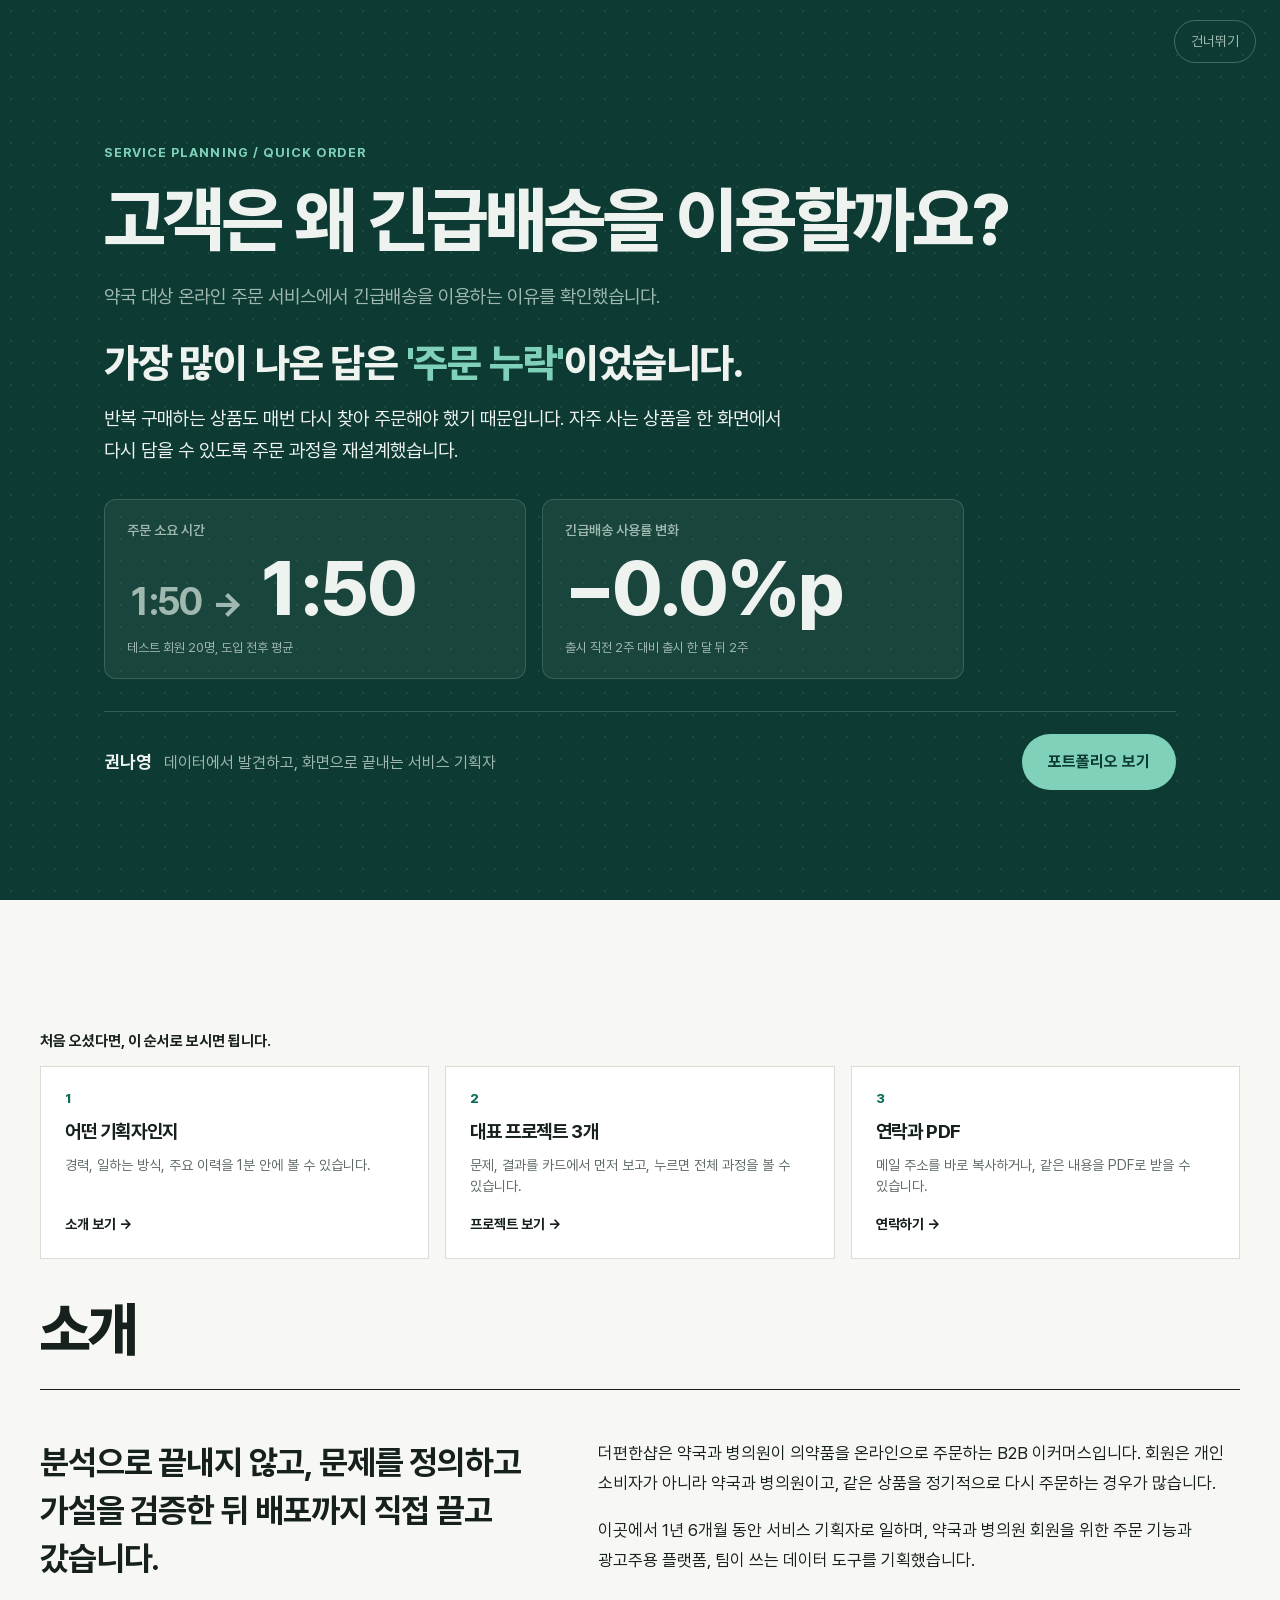
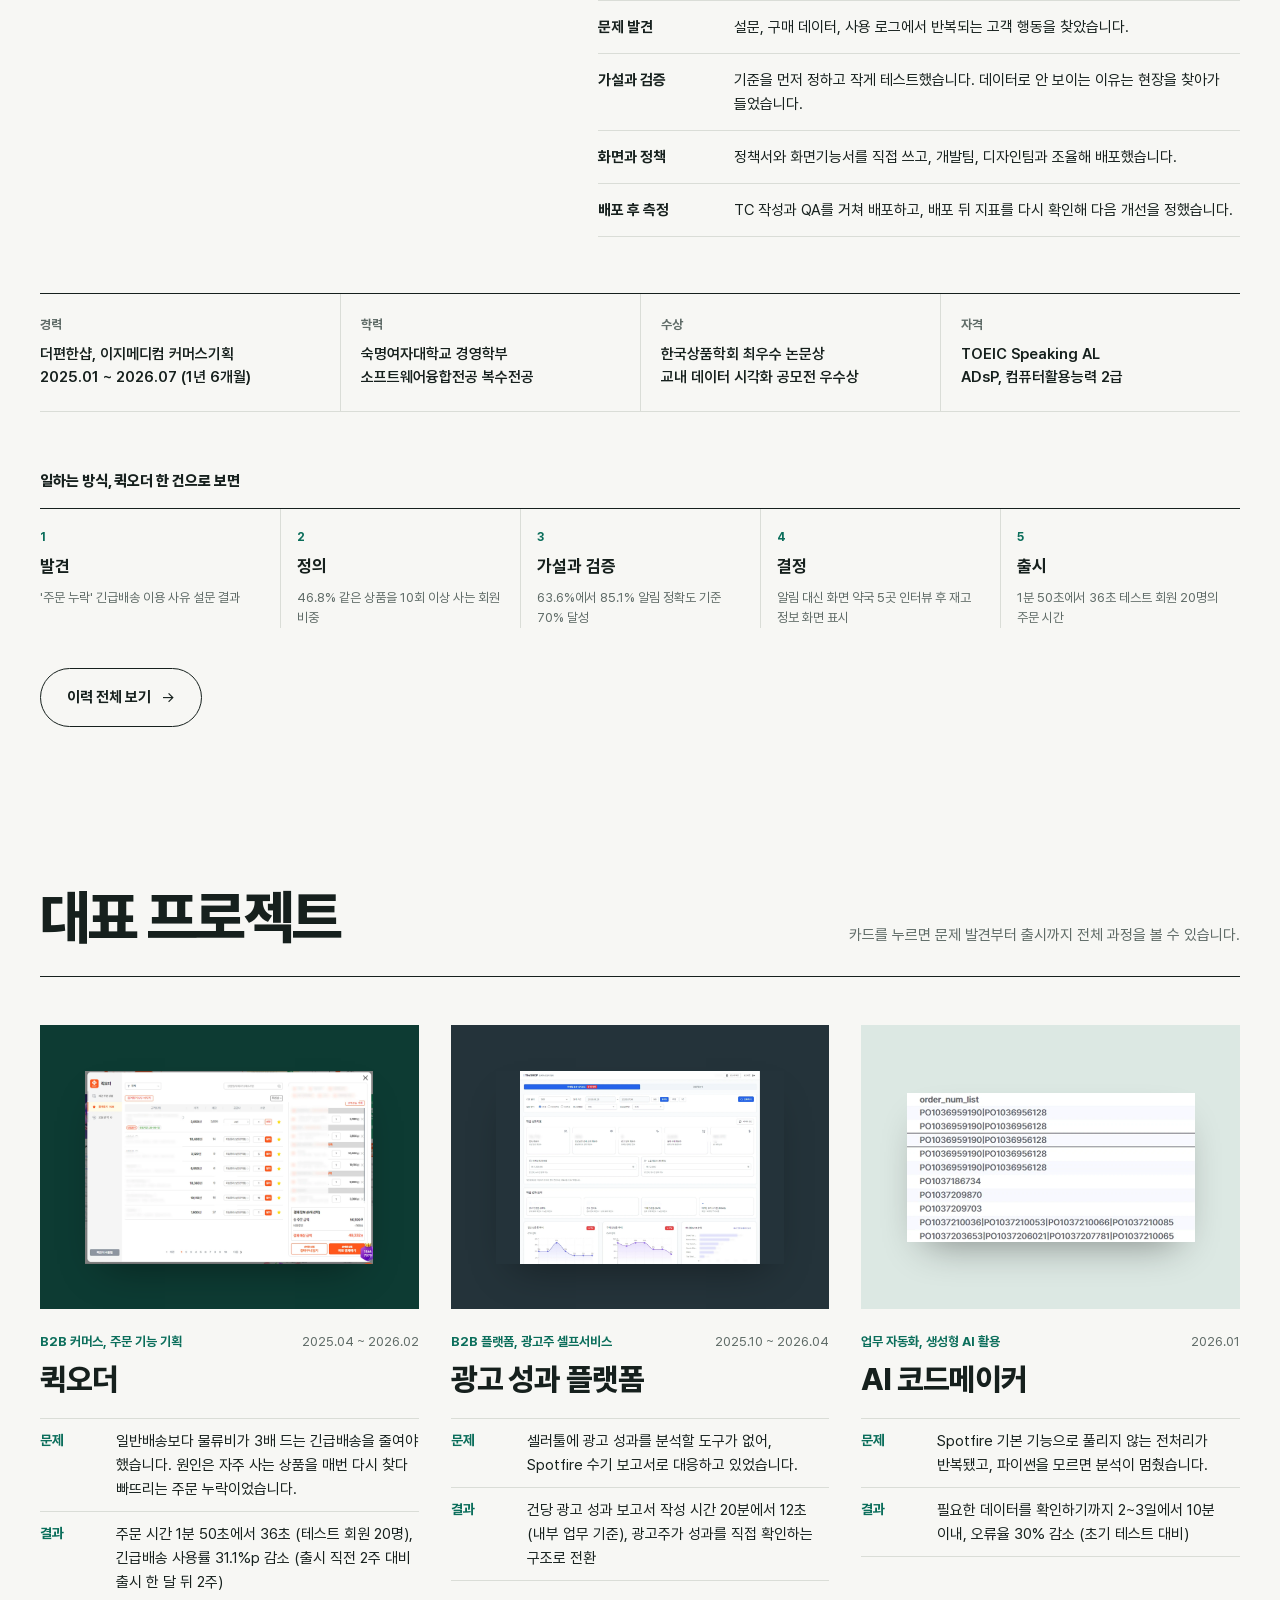
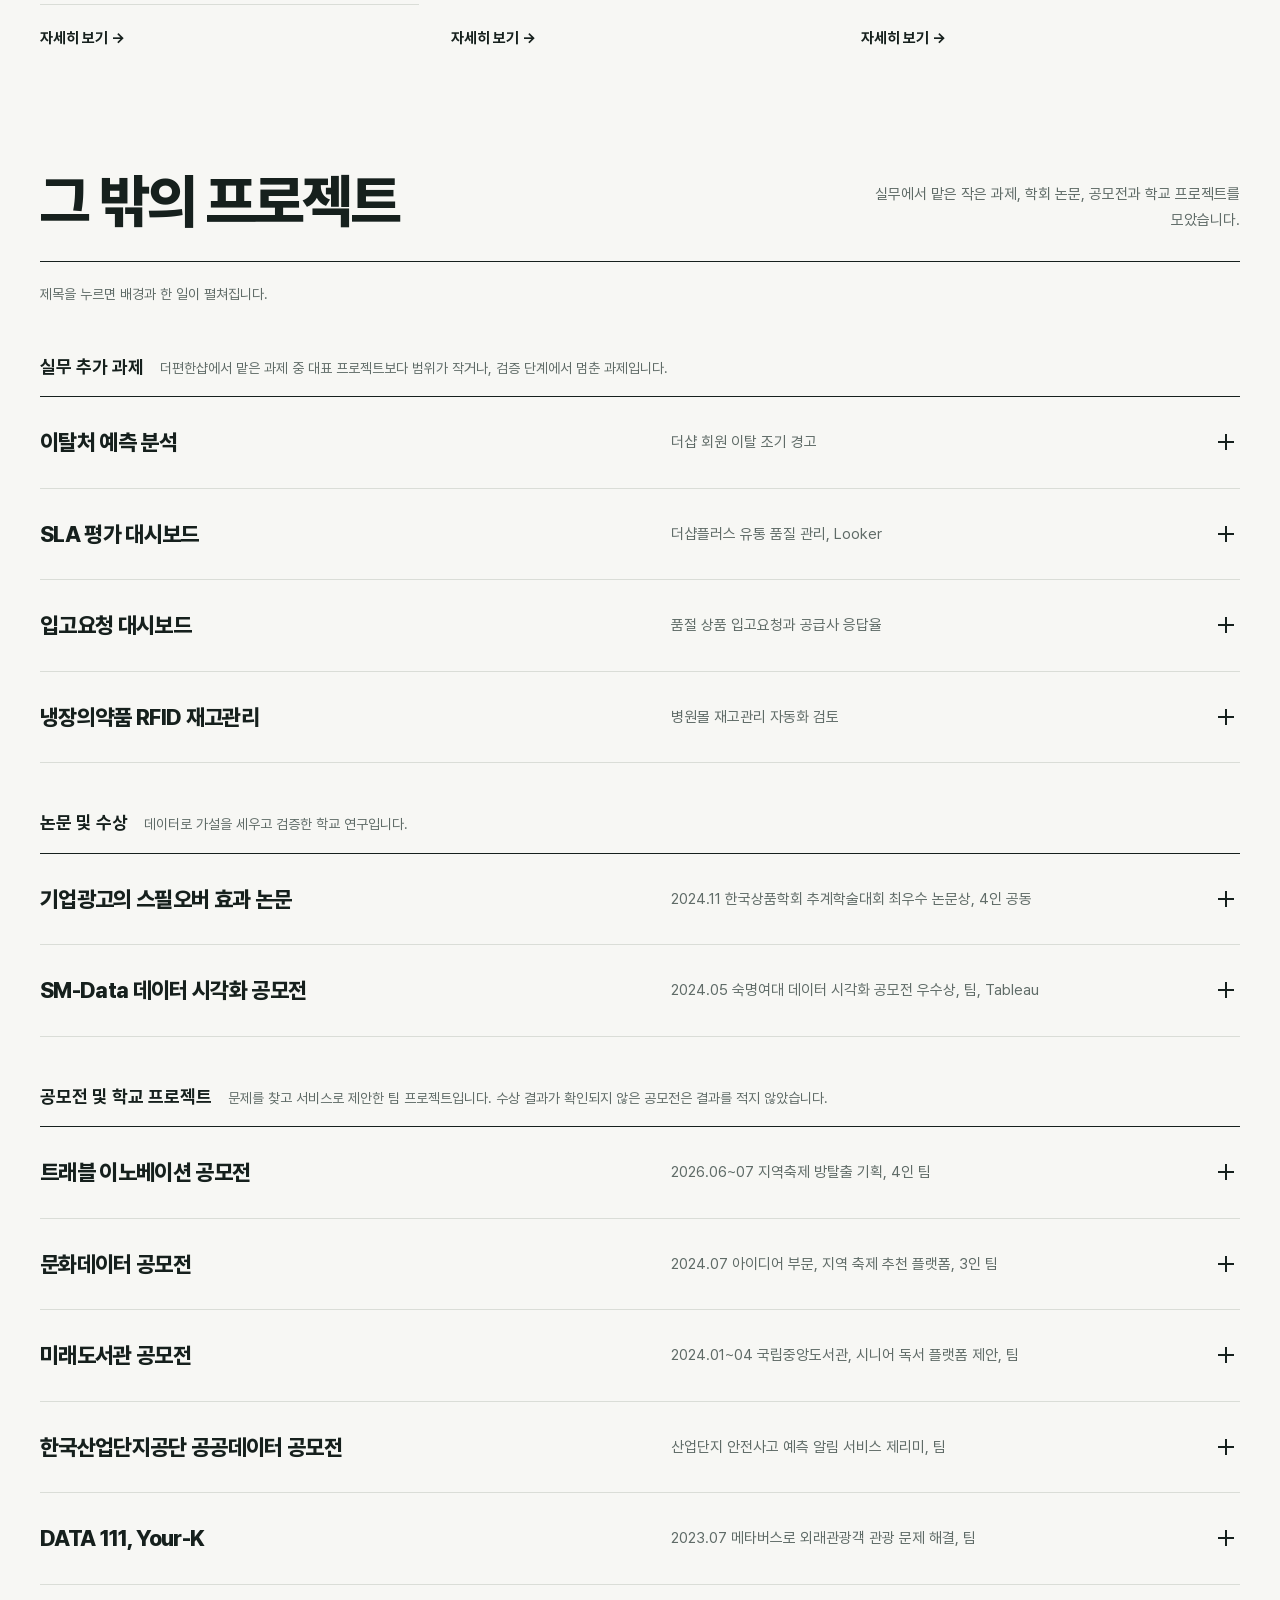
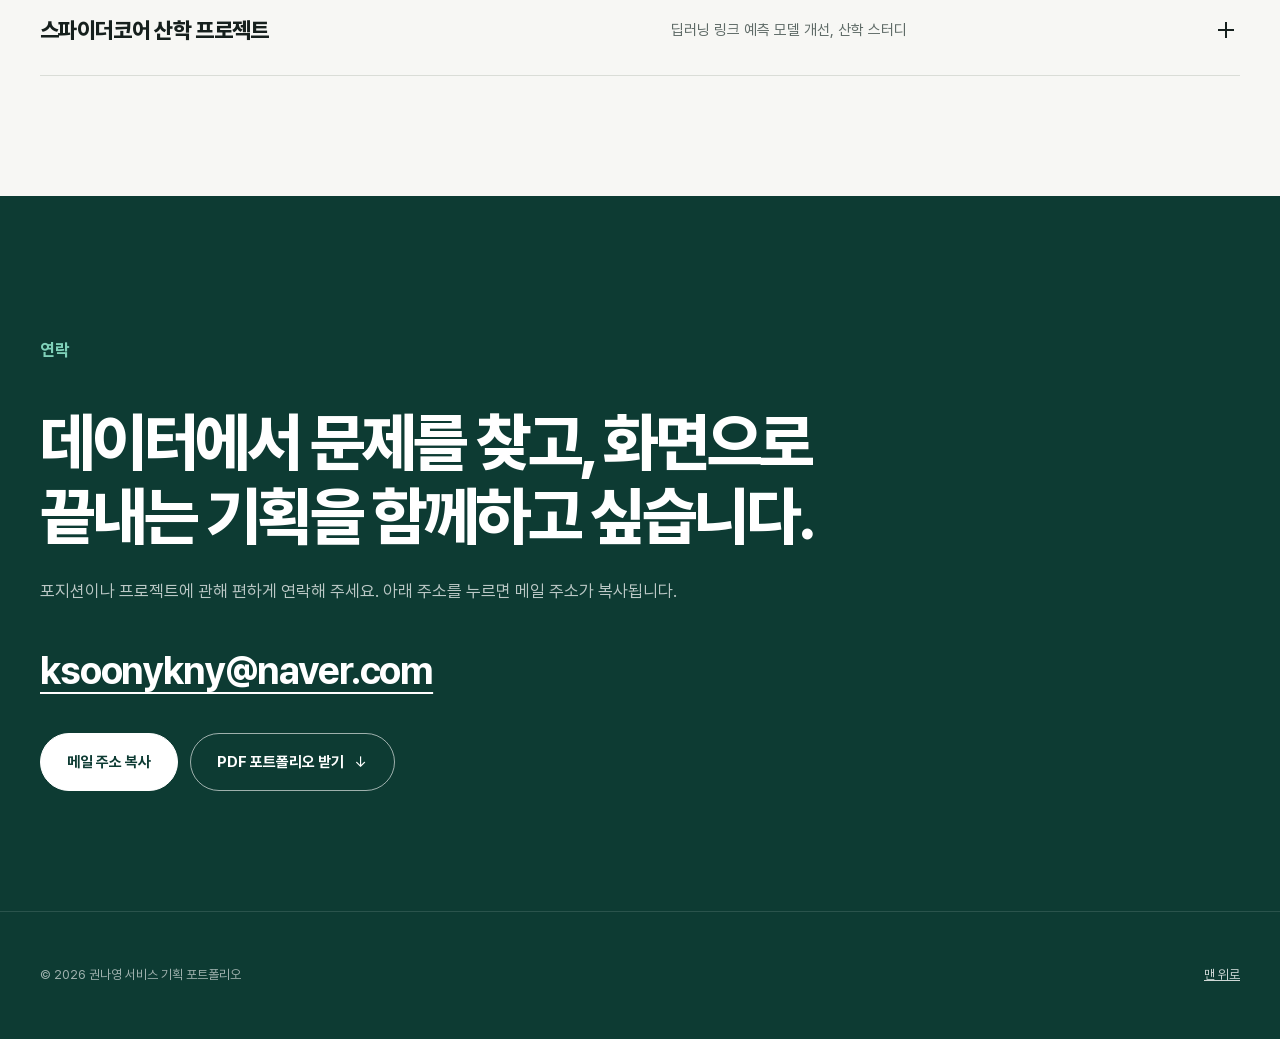
==== commit 813d92fe: "Add files via upload" ====
--- a/index.html
+++ b/index.html
@@ -83,7 +83,7 @@
 
 <section class="block" id="about" data-view="소개" style="padding-top:40px">
   <div class="container">
-    <div class="s-head" data-reveal><h2>소개</h2><p>어떤 회사에서 어떤 일을 했는지 먼저 정리했습니다.</p></div>
+    <div class="s-head" data-reveal><h2>소개</h2></div>
     <div class="intro-grid" data-reveal>
       <p class="lead-xl">분석으로 끝내지 않고, 문제를 정의하고 가설을 검증한 뒤 배포까지 직접 끌고 갔습니다.</p>
       <div>
@@ -111,7 +111,7 @@
 
 <section class="block" id="projects" data-view="프로젝트 목록" style="padding-top:40px">
   <div class="container">
-    <div class="s-head" data-reveal><h2>대표 프로젝트</h2><p>카드를 누르면 문제 발견부터 출시까지 전체 과정을 볼 수 있습니다. 세 개를 모두 읽는 데 약 9분 걸립니다.</p></div>
+    <div class="s-head" data-reveal><h2>대표 프로젝트</h2><p>카드를 누르면 문제 발견부터 출시까지 전체 과정을 볼 수 있습니다.</p></div>
     <div class="works">
     <a class="work" href="projects/quick-order.html" data-log="project_open" data-label="퀵오더" data-reveal style="--d:0.00s">
       <div class="work-thumb t-green"><img src="assets/img/qo-screen.webp" alt="퀵오더 화면" loading="lazy"></div>
@@ -122,7 +122,7 @@
           <div><dt>문제</dt><dd>일반배송보다 물류비가 3배 드는 긴급배송을 줄여야 했습니다. 원인은 자주 사는 상품을 매번 다시 찾다 빠뜨리는 주문 누락이었습니다.</dd></div>
           <div><dt>결과</dt><dd>주문 시간 1분 50초에서 36초 (테스트 회원 20명), 긴급배송 사용률 31.1%p 감소 (출시 직전 2주 대비 출시 한 달 뒤 2주)</dd></div>
         </dl>
-        <div class="work-foot"><span class="work-more">자세히 보기 →</span><span class="work-time">읽는 시간 약 4분</span></div>
+        <div class="work-foot"><span class="work-more">자세히 보기 →</span></div>
       </div>
     </a>
     <a class="work" href="projects/ad-platform.html" data-log="project_open" data-label="광고 성과 플랫폼" data-reveal style="--d:0.12s">
@@ -134,7 +134,7 @@
           <div><dt>문제</dt><dd>셀러툴에 광고 성과를 분석할 도구가 없어, Spotfire 수기 보고서로 대응하고 있었습니다.</dd></div>
           <div><dt>결과</dt><dd>건당 광고 성과 보고서 작성 시간 20분에서 12초 (내부 업무 기준), 광고주가 성과를 직접 확인하는 구조로 전환</dd></div>
         </dl>
-        <div class="work-foot"><span class="work-more">자세히 보기 →</span><span class="work-time">읽는 시간 약 3분</span></div>
+        <div class="work-foot"><span class="work-more">자세히 보기 →</span></div>
       </div>
     </a>
     <a class="work" href="projects/code-maker.html" data-log="project_open" data-label="AI 코드메이커" data-reveal style="--d:0.24s">
@@ -146,7 +146,7 @@
           <div><dt>문제</dt><dd>Spotfire 기본 기능으로 풀리지 않는 전처리가 반복됐고, 파이썬을 모르면 분석이 멈췄습니다.</dd></div>
           <div><dt>결과</dt><dd>필요한 데이터를 확인하기까지 2~3일에서 10분 이내, 오류율 30% 감소 (초기 테스트 대비)</dd></div>
         </dl>
-        <div class="work-foot"><span class="work-more">자세히 보기 →</span><span class="work-time">읽는 시간 약 2분</span></div>
+        <div class="work-foot"><span class="work-more">자세히 보기 →</span></div>
       </div>
     </a>
     </div>
@@ -155,25 +155,70 @@
 
 <section class="block" id="others" data-view="추가 경험" style="padding-top:0">
   <div class="container">
-    <div class="s-head" data-reveal><h2>그 밖의 프로젝트</h2><p>대표 프로젝트보다 범위가 작거나, 검증 단계에서 멈춘 과제입니다.</p></div>
-    <p class="hint">제목을 누르면 배경, 한 일, 과정이 펼쳐집니다.</p>
-    <div class="others" data-reveal>
-    <details class="other" data-log="other_open" data-label="이탈처 예측 분석">
-      <summary><span class="o-title">이탈처 예측 분석</span><span class="o-sub">더샵 회원 이탈 조기 경고</span><span class="o-plus" aria-hidden="true"></span></summary>
-      <dl><div><dt>배경</dt><dd>2025년 3월 유통 이슈로 약사 채널의 이탈 우려가 커졌습니다.</dd></div><div><dt>한 일</dt><dd>회원 그룹별 로그인 주기와 주문 주기 기준선을 도출하고, 이탈 점수(0~1) 매트릭스로 위험 수준을 나눴습니다.</dd></div><div><dt>과정</dt><dd>1차 단순 통계 로직을 영업부에 일간 공유하다 첫 주문 후 재주문 없는 케이스에서 한계를 발견해 2차 기준을 다시 설계했습니다.</dd></div></dl>
-    </details>
-    <details class="other" data-log="other_open" data-label="SLA 평가 대시보드">
-      <summary><span class="o-title">SLA 평가 대시보드</span><span class="o-sub">더샵플러스 유통 품질 관리, Looker</span><span class="o-plus" aria-hidden="true"></span></summary>
-      <dl><div><dt>배경</dt><dd>구색, 최저가, 반품, 품절약을 관리할 공통 기준이 없어 데이터 재조회와 책임 소재 문제가 반복됐습니다.</dd></div><div><dt>한 일</dt><dd>SLA 지표 4가지를 정의하고, n8n으로 매일 오전 7시 구글시트를 갱신해 Looker로 시각화하는 구조를 만들었습니다.</dd></div><div><dt>과정</dt><dd>자동 갱신 시 수식이 깨지는 문제를 '가공용' 탭을 따로 두어 해결했습니다.</dd></div></dl>
-    </details>
-    <details class="other" data-log="other_open" data-label="입고요청 대시보드">
-      <summary><span class="o-title">입고요청 대시보드</span><span class="o-sub">품절 상품 입고요청과 공급사 응답율</span><span class="o-plus" aria-hidden="true"></span></summary>
-      <dl><div><dt>배경</dt><dd>의약품 수급 불안 속에서 회원의 입고요청에 공급사가 얼마나 응답하는지 볼 수 없었습니다.</dd></div><div><dt>한 일</dt><dd>약사, 공급사, 더샵 각각의 이득을 기준으로 입고요청 순위, 공급사 응답 소요시간 대시보드를 기획했습니다.</dd></div><div><dt>과정</dt><dd>개발팀과 SQL 조회조건과 채널별 데이터 조인 구조를 정의하고, 대시보드별 매뉴얼을 만들었습니다.</dd></div></dl>
-    </details>
-    <details class="other" data-log="other_open" data-label="냉장의약품 RFID 재고관리">
-      <summary><span class="o-title">냉장의약품 RFID 재고관리</span><span class="o-sub">병원몰 재고관리 자동화 검토</span><span class="o-plus" aria-hidden="true"></span></summary>
-      <dl><div><dt>배경</dt><dd>병원몰에서 냉장의약품 비중이 컸지만, 병의원 재고관리는 수기 중심이었습니다.</dd></div><div><dt>한 일</dt><dd>진료과별 사용량을 분석하고, 수수료 수익과 태그비, 리더기 비용을 비교한 BEP 분석으로 리더기 무상 제공 대상 기준을 설계했습니다.</dd></div><div><dt>복기</dt><dd>확보 가능한 제품이 대부분 상온 제품이라 목적에 맞는 실험군을 구하기 어려웠다는 구조적 한계를 확인했습니다.</dd></div></dl>
-    </details>
+    <div class="s-head" data-reveal><h2>그 밖의 프로젝트</h2><p>실무에서 맡은 작은 과제, 학회 논문, 공모전과 학교 프로젝트를 모았습니다.</p></div>
+    <p class="hint">제목을 누르면 배경과 한 일이 펼쳐집니다.</p>
+    <div class="o-group" data-reveal>
+      <p class="o-gh"><b>실무 추가 과제</b><span>더편한샵에서 맡은 과제 중 대표 프로젝트보다 범위가 작거나, 검증 단계에서 멈춘 과제입니다.</span></p>
+      <div class="others">
+      <details class="other" data-log="other_open" data-label="이탈처 예측 분석">
+        <summary><span class="o-title">이탈처 예측 분석</span><span class="o-sub">더샵 회원 이탈 조기 경고</span><span class="o-plus" aria-hidden="true"></span></summary>
+        <dl><div><dt>배경</dt><dd>2025년 3월 유통 이슈로 약사 채널의 이탈 우려가 커졌습니다.</dd></div><div><dt>한 일</dt><dd>회원 그룹별 로그인 주기와 주문 주기 기준선을 도출하고, 이탈 점수(0~1) 매트릭스로 위험 수준을 나눴습니다.</dd></div><div><dt>과정</dt><dd>1차 단순 통계 로직을 영업부에 일간 공유하다 첫 주문 후 재주문 없는 케이스에서 한계를 발견해 2차 기준을 다시 설계했습니다.</dd></div></dl>
+      </details>
+      <details class="other" data-log="other_open" data-label="SLA 평가 대시보드">
+        <summary><span class="o-title">SLA 평가 대시보드</span><span class="o-sub">더샵플러스 유통 품질 관리, Looker</span><span class="o-plus" aria-hidden="true"></span></summary>
+        <dl><div><dt>배경</dt><dd>구색, 최저가, 반품, 품절약을 관리할 공통 기준이 없어 데이터 재조회와 책임 소재 문제가 반복됐습니다.</dd></div><div><dt>한 일</dt><dd>SLA 지표 4가지를 정의하고, n8n으로 매일 오전 7시 구글시트를 갱신해 Looker로 시각화하는 구조를 만들었습니다.</dd></div><div><dt>과정</dt><dd>자동 갱신 시 수식이 깨지는 문제를 '가공용' 탭을 따로 두어 해결했습니다.</dd></div></dl>
+      </details>
+      <details class="other" data-log="other_open" data-label="입고요청 대시보드">
+        <summary><span class="o-title">입고요청 대시보드</span><span class="o-sub">품절 상품 입고요청과 공급사 응답율</span><span class="o-plus" aria-hidden="true"></span></summary>
+        <dl><div><dt>배경</dt><dd>의약품 수급 불안 속에서 회원의 입고요청에 공급사가 얼마나 응답하는지 볼 수 없었습니다.</dd></div><div><dt>한 일</dt><dd>약사, 공급사, 더샵 각각의 이득을 기준으로 입고요청 순위, 공급사 응답 소요시간 대시보드를 기획했습니다.</dd></div><div><dt>과정</dt><dd>개발팀과 SQL 조회조건과 채널별 데이터 조인 구조를 정의하고, 대시보드별 매뉴얼을 만들었습니다.</dd></div></dl>
+      </details>
+      <details class="other" data-log="other_open" data-label="냉장의약품 RFID 재고관리">
+        <summary><span class="o-title">냉장의약품 RFID 재고관리</span><span class="o-sub">병원몰 재고관리 자동화 검토</span><span class="o-plus" aria-hidden="true"></span></summary>
+        <dl><div><dt>배경</dt><dd>병원몰에서 냉장의약품 비중이 컸지만, 병의원 재고관리는 수기 중심이었습니다.</dd></div><div><dt>한 일</dt><dd>진료과별 사용량을 분석하고, 수수료 수익과 태그비, 리더기 비용을 비교한 BEP 분석으로 리더기 무상 제공 대상 기준을 설계했습니다.</dd></div><div><dt>복기</dt><dd>확보 가능한 제품이 대부분 상온 제품이라 목적에 맞는 실험군을 구하기 어려웠다는 구조적 한계를 확인했습니다.</dd></div></dl>
+      </details>
+      </div>
+    </div>
+    <div class="o-group" data-reveal>
+      <p class="o-gh"><b>논문 및 수상</b><span>데이터로 가설을 세우고 검증한 학교 연구입니다.</span></p>
+      <div class="others">
+      <details class="other" data-log="other_open" data-label="기업광고의 스필오버 효과 논문">
+        <summary><span class="o-title">기업광고의 스필오버 효과 논문</span><span class="o-sub">2024.11 한국상품학회 추계학술대회 최우수 논문상, 4인 공동</span><span class="o-plus" aria-hidden="true"></span></summary>
+        <dl><div><dt>배경</dt><dd>기업 이미지를 알리는 기업광고가 같은 회사 제품광고의 성과까지 끌어올리는지, 실제 기업 데이터로 검증한 연구는 많지 않았습니다.</dd></div><div><dt>한 일</dt><dd>글로벌 스포츠 기업 N사의 국내 모바일 광고 데이터(2020년 8월~9월)로 노출, 클릭, 매출에 대한 회귀분석을 했습니다. 제품광고는 Continuous(연속 집행)와 Flighting(간격을 두고 집중 집행) 전략으로 나눠 비교했습니다.</dd></div><div><dt>결과</dt><dd>기업광고는 모든 제품광고의 노출을 높였습니다. Flighting 전략 제품광고에서는 노출, 클릭, 매출 세 지표 모두에서 효과가 확인됐고, Continuous 전략은 노출에서만 유의했습니다.</dd></div></dl>
+      </details>
+      <details class="other" data-log="other_open" data-label="SM-Data 데이터 시각화 공모전">
+        <summary><span class="o-title">SM-Data 데이터 시각화 공모전</span><span class="o-sub">2024.05 숙명여대 데이터 시각화 공모전 우수상, 팀, Tableau</span><span class="o-plus" aria-hidden="true"></span></summary>
+        <dl><div><dt>배경</dt><dd>대졸자 절반 이상(52.3%)이 전공과 무관한 직업을 택한다는 조사에서 출발해, 수강한 과목이 실제 진로와 어떻게 이어지는지 보고자 했습니다.</dd></div><div><dt>한 일</dt><dd>졸업생 취업 데이터의 학번 중복 제거 전처리와 최종 대시보드 설명을 맡았습니다. 팀은 교육과정 데이터와 취업 데이터를 과목명 기준으로 연결해 학과별 취업 직종과 전공 일치 여부를 Tableau로 시각화했습니다.</dd></div><div><dt>결과</dt><dd>과목 개요를 텍스트마이닝해 수강 과목별 전공능력을 워드클라우드로 보여주고, 전공과 다른 길로 간 졸업생도 수강 과목에서 기른 역량과 취업 분야가 이어진다는 인사이트를 냈습니다.</dd></div></dl>
+      </details>
+      </div>
+    </div>
+    <div class="o-group" data-reveal>
+      <p class="o-gh"><b>공모전 및 학교 프로젝트</b><span>문제를 찾고 서비스로 제안한 팀 프로젝트입니다. 수상 결과가 확인되지 않은 공모전은 결과를 적지 않았습니다.</span></p>
+      <div class="others">
+      <details class="other" data-log="other_open" data-label="트래블 이노베이션 공모전">
+        <summary><span class="o-title">트래블 이노베이션 공모전</span><span class="o-sub">2026.06~07 지역축제 방탈출 기획, 4인 팀</span><span class="o-plus" aria-hidden="true"></span></summary>
+        <dl><div><dt>배경</dt><dd>역사를 소재로 한 지역축제가 볼거리 위주로 흘러, 방문객이 오래 머물고 소비할 이유가 약하다고 봤습니다.</dd></div><div><dt>한 일</dt><dd>역사 기반 방탈출 축제 아이디어를 처음 제안했고, 팀 논의를 거쳐 안동 하회마을을 무대로 정했습니다. 제안서에서 참가자가 쓰는 웹 앱 화면 기획, 장소 제안, 예산안을 맡았습니다.</dd></div><div><dt>과정</dt><dd>사라진 하회탈을 찾는 이야기에 역할별 히든미션(암행어사, 탈 도둑 등)을 붙이고, 가이드북, 힌트를 주는 웹 화면, 굿즈와 경품 구조를 하나의 동선으로 묶었습니다.</dd></div></dl>
+      </details>
+      <details class="other" data-log="other_open" data-label="문화데이터 공모전">
+        <summary><span class="o-title">문화데이터 공모전</span><span class="o-sub">2024.07 아이디어 부문, 지역 축제 추천 플랫폼, 3인 팀</span><span class="o-plus" aria-hidden="true"></span></summary>
+        <dl><div><dt>배경</dt><dd>해마다 1,170개가 넘는 지역축제가 열리지만 비슷한 프로그램이 반복돼, 방문객이 취향에 맞는 축제를 찾기 어렵다고 봤습니다.</dd></div><div><dt>한 일</dt><dd>취향과 기간을 고르면 축제를 추천하고 주변 놀거리와 맛집까지 이어 주는 흐름을 잡았습니다. 축제 검색량 데이터를 형태소 분석해 분류하고, 블로그 제목을 크롤링해 축제별 연관 키워드를 뽑는 방안을 냈습니다.</dd></div><div><dt>과정</dt><dd>블로그 키워드 빈도분석과 워드클라우드, 방문객 수 회귀분석을 진행했고, 축제 유형보다 예산이 방문객 수에 유의한 변수라는 점을 확인했습니다.</dd></div></dl>
+      </details>
+      <details class="other" data-log="other_open" data-label="미래도서관 공모전">
+        <summary><span class="o-title">미래도서관 공모전</span><span class="o-sub">2024.01~04 국립중앙도서관, 시니어 독서 플랫폼 제안, 팀</span><span class="o-plus" aria-hidden="true"></span></summary>
+        <dl><div><dt>배경</dt><dd>고령층 독서율이 낮고, 공공도서관의 시니어 프로그램과 전용 공간도 부족했습니다.</dd></div><div><dt>한 일</dt><dd>시니어가 직접 책과 프로그램을 추천하고 콘텐츠를 만드는 독서 플랫폼 Senior to Senior를 제안했습니다.</dd></div><div><dt>과정</dt><dd>국민 독서실태 조사와 공공도서관 시니어 이용자 연구를 근거로, 가치를 나누고 싶은 시니어와 콘텐츠가 필요한 시니어를 잇는 구조로 설계했습니다.</dd></div></dl>
+      </details>
+      <details class="other" data-log="other_open" data-label="한국산업단지공단 공공데이터 공모전">
+        <summary><span class="o-title">한국산업단지공단 공공데이터 공모전</span><span class="o-sub">산업단지 안전사고 예측 알림 서비스 제리미, 팀</span><span class="o-plus" aria-hidden="true"></span></summary>
+        <dl><div><dt>배경</dt><dd>중소기업 중대사고의 97%가 20년 이상 된 노후 산업단지에서 발생했고, 기존 안전관리는 사고 이후 대응에 가까웠습니다.</dd></div><div><dt>한 일</dt><dd>사고 데이터로 사고가 잦은 시기와 구역을 찾고, 근로자 앱으로 위험 시기 경보, 안전 대안 안내, 원클릭 신고를 제공하는 제리미(제조업 사고 알리미)를 기획했습니다.</dd></div><div><dt>과정</dt><dd>업종마다 사고 유형이 달라, 비슷한 업종끼리 묶어 정보를 공유해야 예측이 쓸모 있다는 피드백을 반영했습니다.</dd></div></dl>
+      </details>
+      <details class="other" data-log="other_open" data-label="DATA 111, Your-K">
+        <summary><span class="o-title">DATA 111, Your-K</span><span class="o-sub">2023.07 메타버스로 외래관광객 관광 문제 해결, 팀</span><span class="o-plus" aria-hidden="true"></span></summary>
+        <dl><div><dt>배경</dt><dd>지자체 관광 메타버스는 접속률이 낮았고, 외래관광객은 여행 전 공공기관 사이트를 거의 쓰지 않았습니다(2019 외래관광조사).</dd></div><div><dt>한 일</dt><dd>외래관광객이 가상 공간에서 한국 지역을 미리 체험하고 추천 경로를 받는 Your-K를 제안했습니다.</dd></div><div><dt>과정</dt><dd>2019 상세 방문지 데이터로 네트워크 분석을 해 전주 추천 경로를 짜고, 카드 데이터로 전주 예상 경비를 계산했습니다.</dd></div></dl>
+      </details>
+      <details class="other" data-log="other_open" data-label="스파이더코어 산학 프로젝트">
+        <summary><span class="o-title">스파이더코어 산학 프로젝트</span><span class="o-sub">딥러닝 링크 예측 모델 개선, 산학 스터디</span><span class="o-plus" aria-hidden="true"></span></summary>
+        <dl><div><dt>배경</dt><dd>유전자 상호작용 데이터로 연결 여부를 예측하는 AutoEncoder 모델의 성능을 높이는 과제였습니다.</dd></div><div><dt>한 일</dt><dd>활성화 함수, 가중치 초기화, 옵티마이저, 손실 함수를 정리해 동료와 함께 발표했고, 모델의 활성화 함수를 ReLU에서 LeakyReLU, PReLU로 바꿔 실험했습니다.</dd></div><div><dt>과정</dt><dd>AUC로 테스트 성능을 확인하며, 배치 크기와 에폭을 바꿨을 때 학습에 생기는 차이를 정리했습니다.</dd></div></dl>
+      </details>
+      </div>
     </div>
   </div>
 </section>
--- a/assets/site.css
+++ b/assets/site.css
@@ -767,3 +767,11 @@
   .cursor{display:none}
   .work,.work *{cursor:pointer}
 }
+
+/* 그 밖의 프로젝트 묶음 */
+.o-group{margin-top:44px}
+.o-group:first-of-type{margin-top:8px}
+.o-gh{display:flex;flex-wrap:wrap;align-items:baseline;gap:6px 16px;margin:0 0 14px}
+.o-gh b{font-size:18px;font-weight:700}
+.o-gh span{font-size:14px;color:var(--muted)}
+.o-group .others{border-top:1px solid var(--ink)}
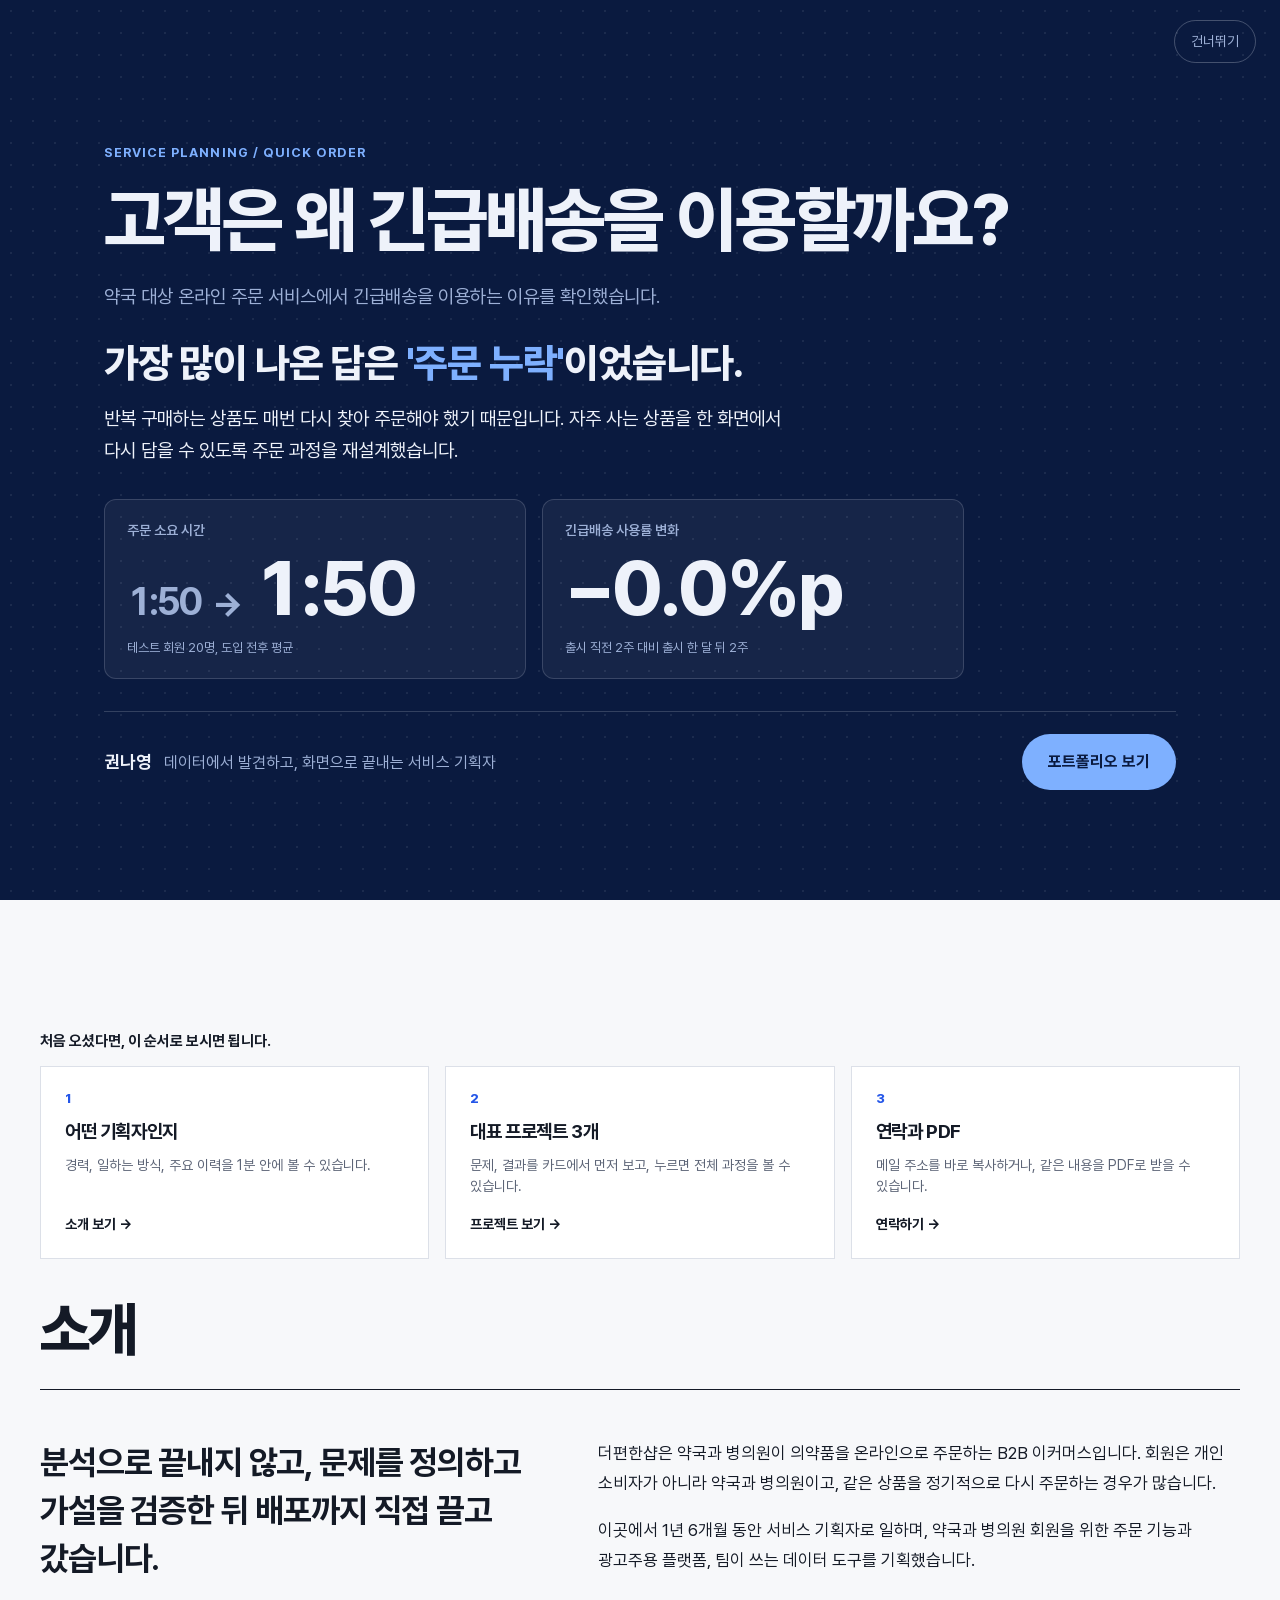
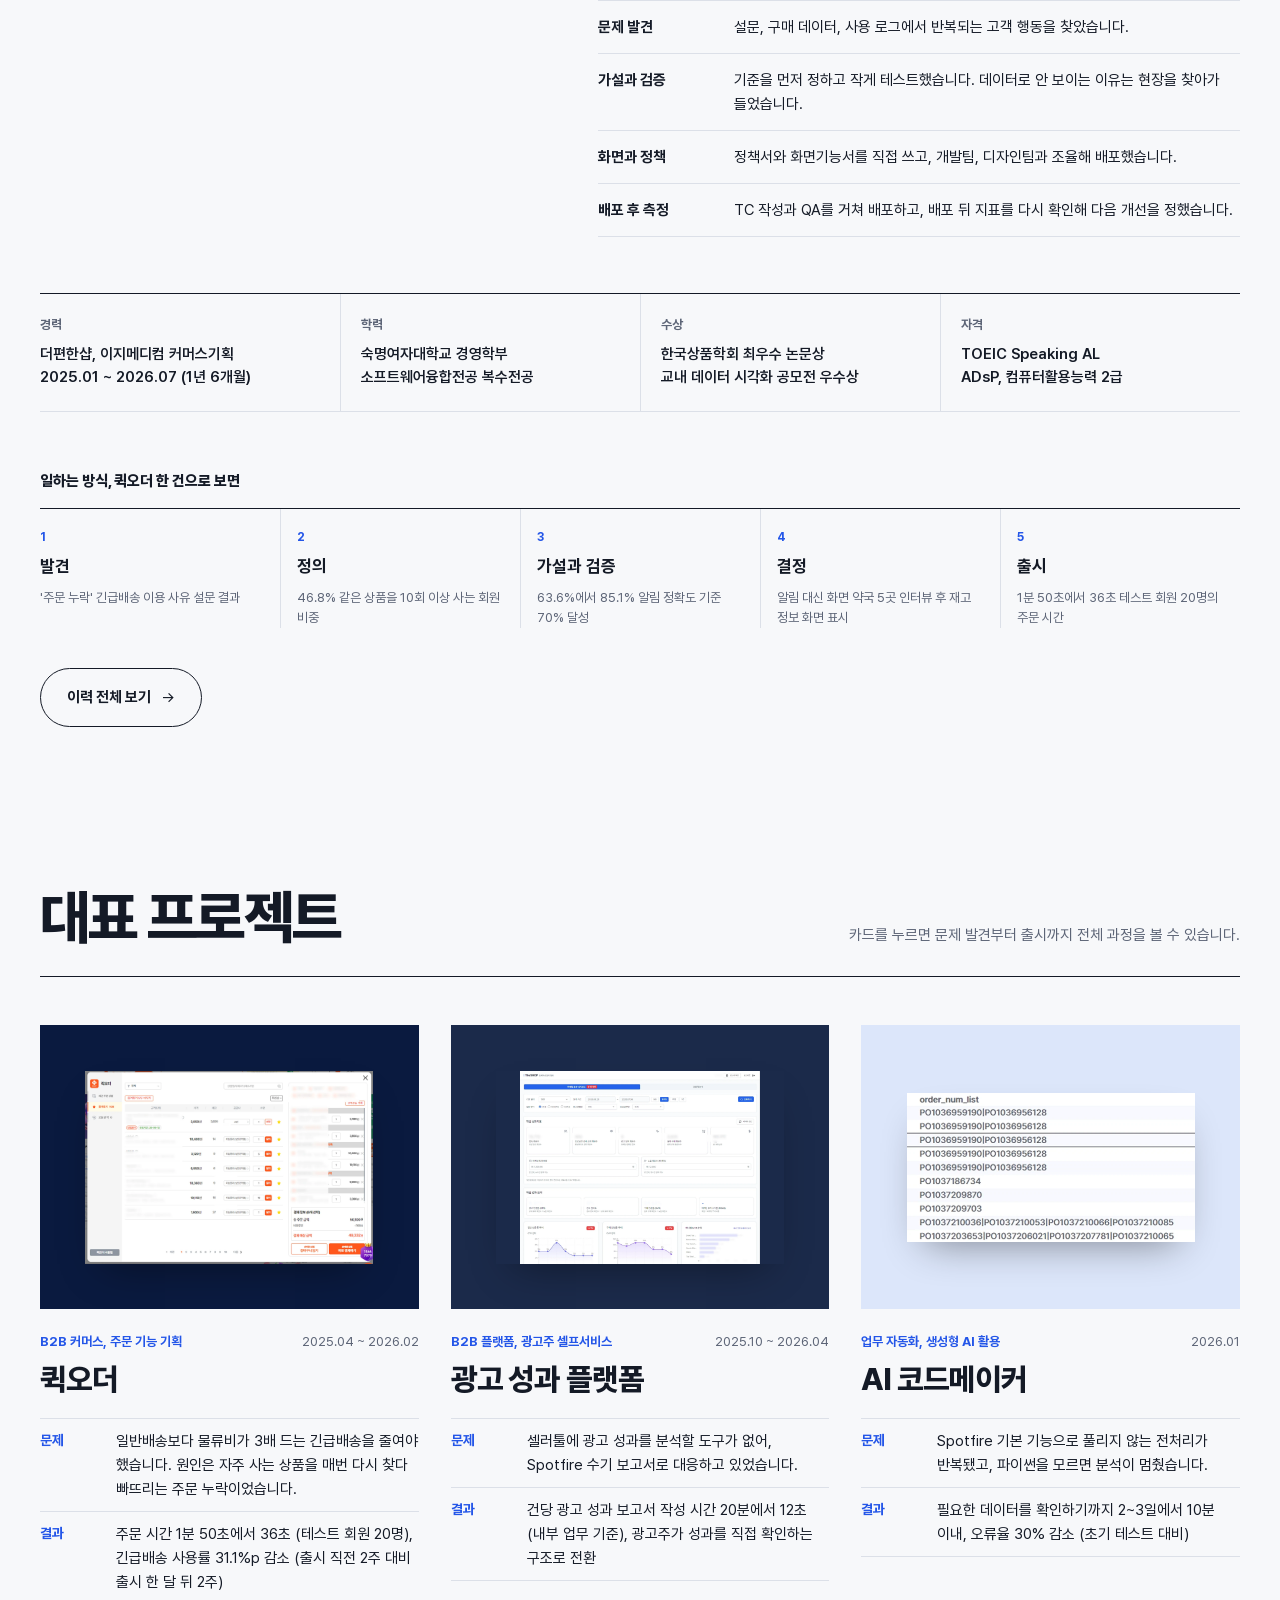
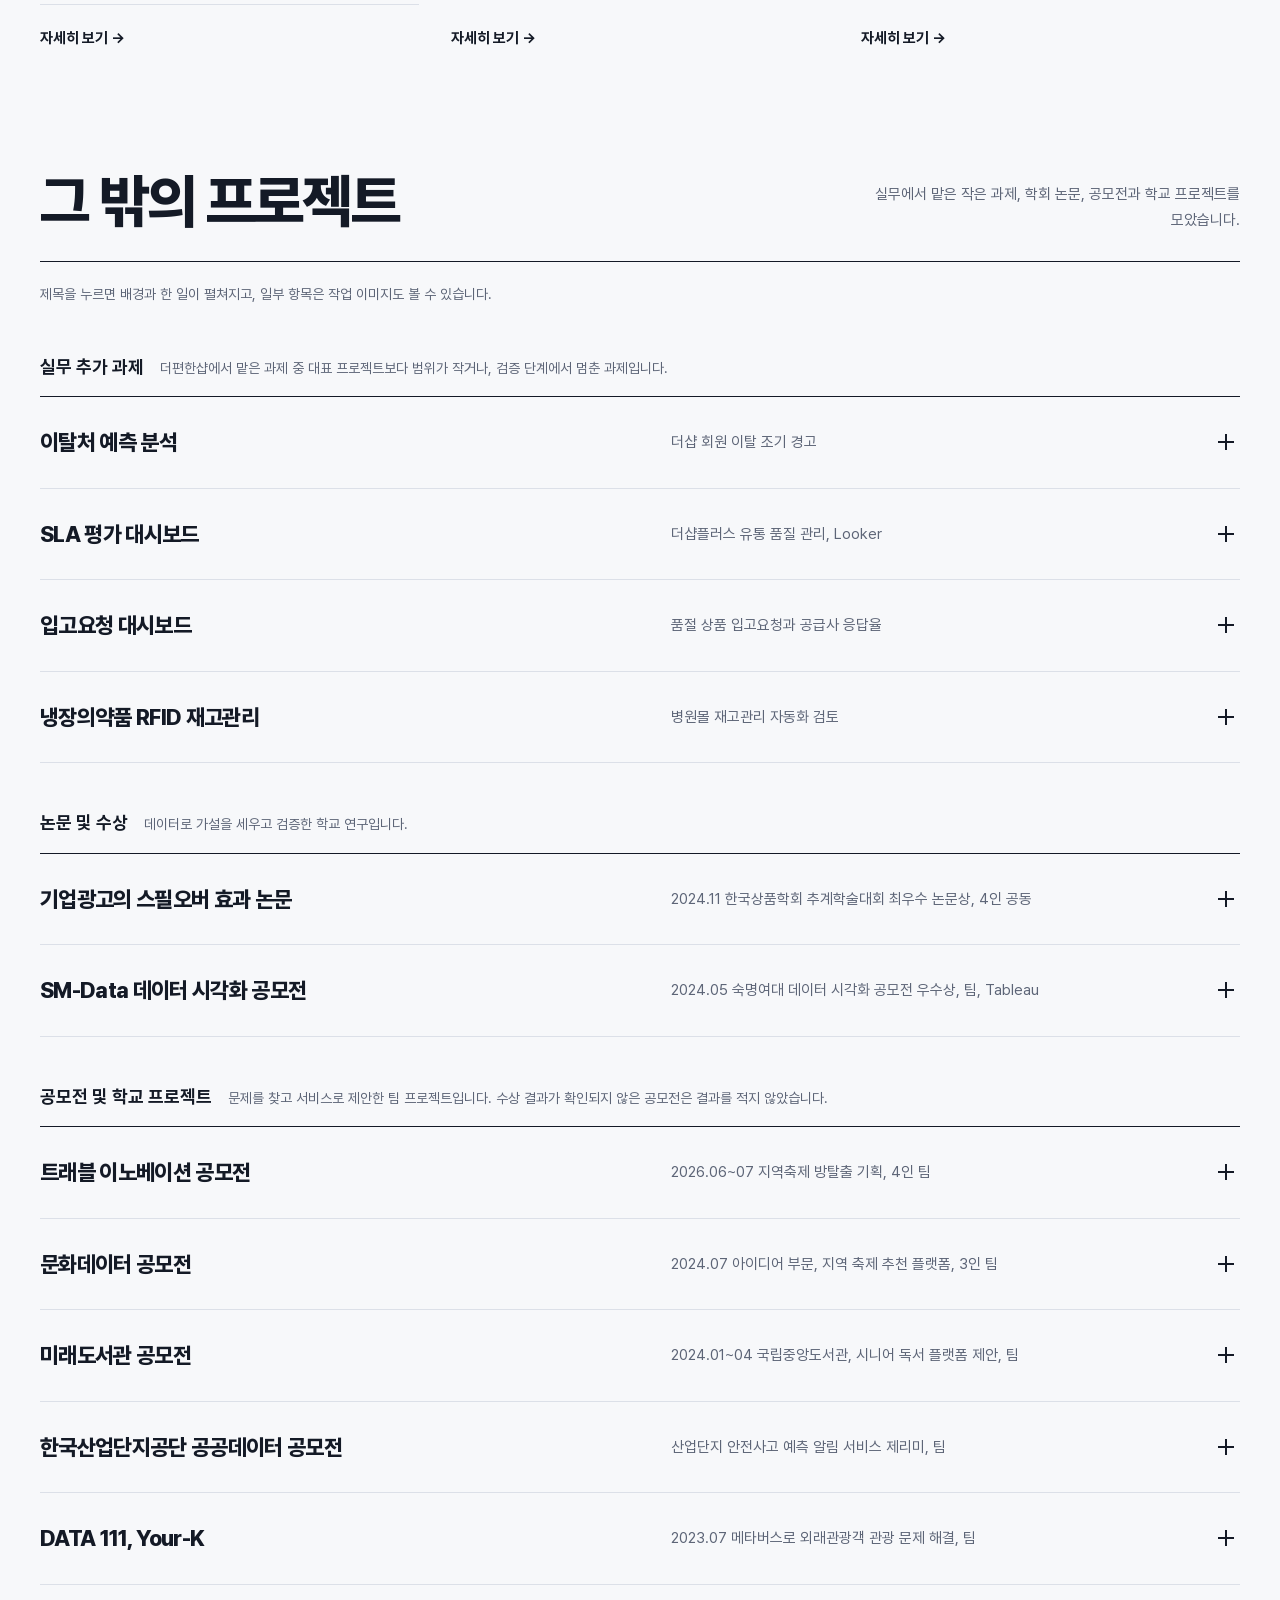
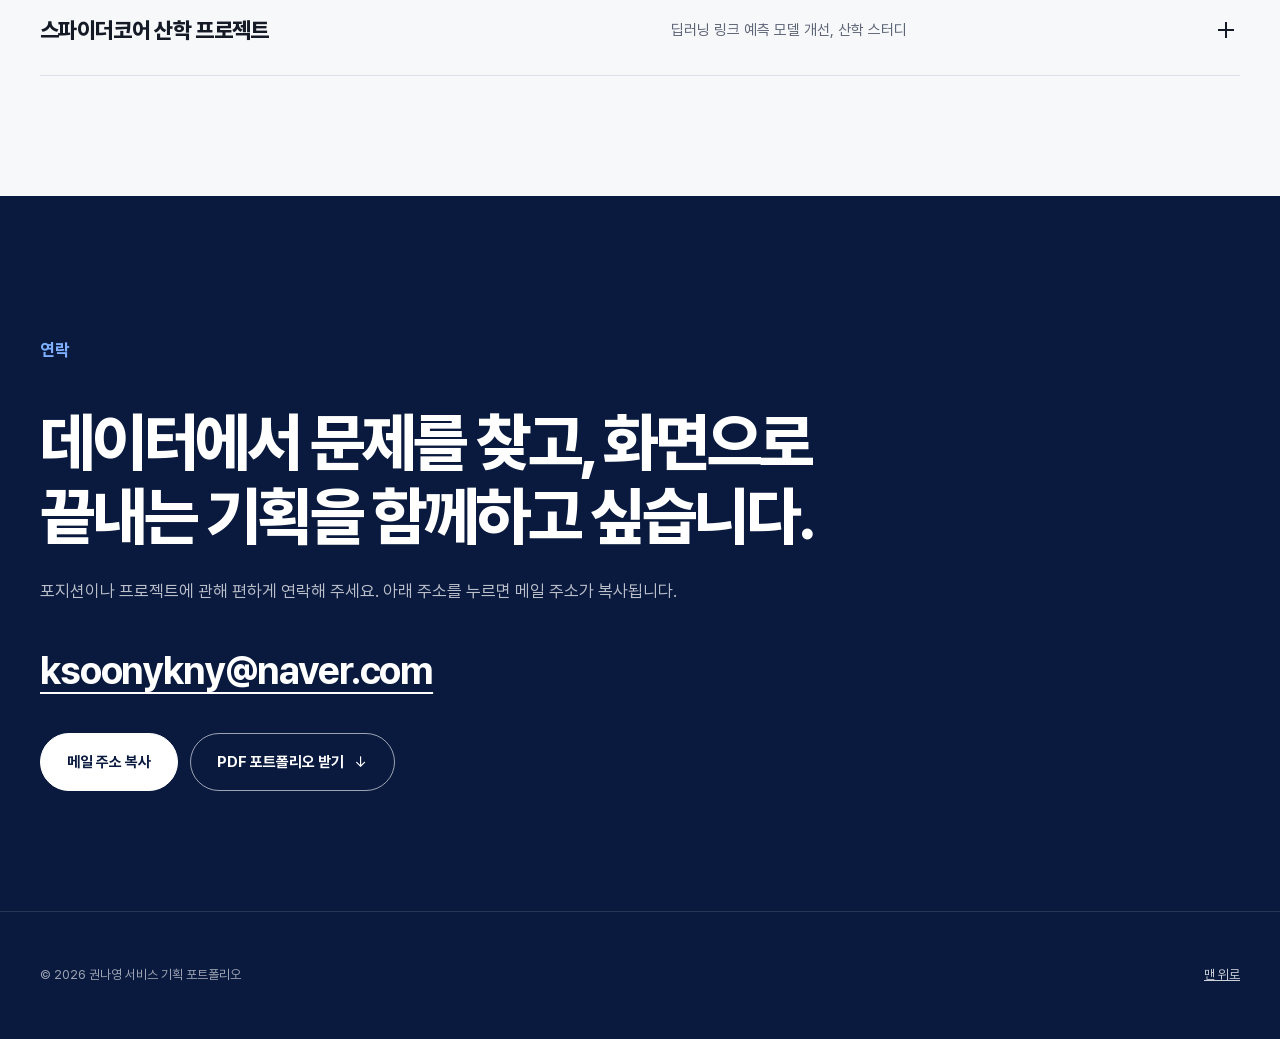
==== commit c9a52089: "Add files via upload" ====
--- a/index.html
+++ b/index.html
@@ -156,7 +156,7 @@
 <section class="block" id="others" data-view="추가 경험" style="padding-top:0">
   <div class="container">
     <div class="s-head" data-reveal><h2>그 밖의 프로젝트</h2><p>실무에서 맡은 작은 과제, 학회 논문, 공모전과 학교 프로젝트를 모았습니다.</p></div>
-    <p class="hint">제목을 누르면 배경과 한 일이 펼쳐집니다.</p>
+    <p class="hint">제목을 누르면 배경과 한 일이 펼쳐지고, 일부 항목은 작업 이미지도 볼 수 있습니다.</p>
     <div class="o-group" data-reveal>
       <p class="o-gh"><b>실무 추가 과제</b><span>더편한샵에서 맡은 과제 중 대표 프로젝트보다 범위가 작거나, 검증 단계에서 멈춘 과제입니다.</span></p>
       <div class="others">
@@ -184,10 +184,12 @@
       <details class="other" data-log="other_open" data-label="기업광고의 스필오버 효과 논문">
         <summary><span class="o-title">기업광고의 스필오버 효과 논문</span><span class="o-sub">2024.11 한국상품학회 추계학술대회 최우수 논문상, 4인 공동</span><span class="o-plus" aria-hidden="true"></span></summary>
         <dl><div><dt>배경</dt><dd>기업 이미지를 알리는 기업광고가 같은 회사 제품광고의 성과까지 끌어올리는지, 실제 기업 데이터로 검증한 연구는 많지 않았습니다.</dd></div><div><dt>한 일</dt><dd>글로벌 스포츠 기업 N사의 국내 모바일 광고 데이터(2020년 8월~9월)로 노출, 클릭, 매출에 대한 회귀분석을 했습니다. 제품광고는 Continuous(연속 집행)와 Flighting(간격을 두고 집중 집행) 전략으로 나눠 비교했습니다.</dd></div><div><dt>결과</dt><dd>기업광고는 모든 제품광고의 노출을 높였습니다. Flighting 전략 제품광고에서는 노출, 클릭, 매출 세 지표 모두에서 효과가 확인됐고, Continuous 전략은 노출에서만 유의했습니다.</dd></div></dl>
+        <figure class="o-fig"><button type="button" class="zoom" aria-label="이미지 크게 보기"><img src="assets/img/other-paper-adspend.webp" alt="논문에 실은 광고비 추이 그래프" loading="lazy"></button><figcaption>논문에 실은 광고비 추이입니다. G 캠페인(기업광고) 기간에 A 제품군(연속 집행)과 T 컬렉션(간격을 두고 집행)이 함께 집행됐습니다. 광고비는 자연로그 척도입니다.</figcaption></figure>
       </details>
       <details class="other" data-log="other_open" data-label="SM-Data 데이터 시각화 공모전">
         <summary><span class="o-title">SM-Data 데이터 시각화 공모전</span><span class="o-sub">2024.05 숙명여대 데이터 시각화 공모전 우수상, 팀, Tableau</span><span class="o-plus" aria-hidden="true"></span></summary>
         <dl><div><dt>배경</dt><dd>대졸자 절반 이상(52.3%)이 전공과 무관한 직업을 택한다는 조사에서 출발해, 수강한 과목이 실제 진로와 어떻게 이어지는지 보고자 했습니다.</dd></div><div><dt>한 일</dt><dd>졸업생 취업 데이터의 학번 중복 제거 전처리와 최종 대시보드 설명을 맡았습니다. 팀은 교육과정 데이터와 취업 데이터를 과목명 기준으로 연결해 학과별 취업 직종과 전공 일치 여부를 Tableau로 시각화했습니다.</dd></div><div><dt>결과</dt><dd>과목 개요를 텍스트마이닝해 수강 과목별 전공능력을 워드클라우드로 보여주고, 전공과 다른 길로 간 졸업생도 수강 과목에서 기른 역량과 취업 분야가 이어진다는 인사이트를 냈습니다.</dd></div></dl>
+        <figure class="o-fig"><button type="button" class="zoom" aria-label="이미지 크게 보기"><img src="assets/img/other-smdata-dashboard.webp" alt="Tableau 취업 데이터 대시보드 설명 화면" loading="lazy"></button><figcaption>최종 Tableau 대시보드 설명 화면입니다. 학과 안에서 취업한 직종, 직종별 비율, 학과 간 비교를 한 화면에 담았습니다.</figcaption></figure>
       </details>
       </div>
     </div>
@@ -201,10 +203,12 @@
       <details class="other" data-log="other_open" data-label="문화데이터 공모전">
         <summary><span class="o-title">문화데이터 공모전</span><span class="o-sub">2024.07 아이디어 부문, 지역 축제 추천 플랫폼, 3인 팀</span><span class="o-plus" aria-hidden="true"></span></summary>
         <dl><div><dt>배경</dt><dd>해마다 1,170개가 넘는 지역축제가 열리지만 비슷한 프로그램이 반복돼, 방문객이 취향에 맞는 축제를 찾기 어렵다고 봤습니다.</dd></div><div><dt>한 일</dt><dd>취향과 기간을 고르면 축제를 추천하고 주변 놀거리와 맛집까지 이어 주는 흐름을 잡았습니다. 축제 검색량 데이터를 형태소 분석해 분류하고, 블로그 제목을 크롤링해 축제별 연관 키워드를 뽑는 방안을 냈습니다.</dd></div><div><dt>과정</dt><dd>블로그 키워드 빈도분석과 워드클라우드, 방문객 수 회귀분석을 진행했고, 축제 유형보다 예산이 방문객 수에 유의한 변수라는 점을 확인했습니다.</dd></div></dl>
+        <figure class="o-fig"><button type="button" class="zoom" aria-label="이미지 크게 보기"><img src="assets/img/other-culture-wordcloud.webp" alt="송도바람축제 블로그 키워드 워드클라우드" loading="lazy"></button><figcaption>송도바람축제를 다룬 블로그 글에서 뽑은 연관 키워드 워드클라우드입니다.</figcaption></figure>
       </details>
       <details class="other" data-log="other_open" data-label="미래도서관 공모전">
         <summary><span class="o-title">미래도서관 공모전</span><span class="o-sub">2024.01~04 국립중앙도서관, 시니어 독서 플랫폼 제안, 팀</span><span class="o-plus" aria-hidden="true"></span></summary>
         <dl><div><dt>배경</dt><dd>고령층 독서율이 낮고, 공공도서관의 시니어 프로그램과 전용 공간도 부족했습니다.</dd></div><div><dt>한 일</dt><dd>시니어가 직접 책과 프로그램을 추천하고 콘텐츠를 만드는 독서 플랫폼 Senior to Senior를 제안했습니다.</dd></div><div><dt>과정</dt><dd>국민 독서실태 조사와 공공도서관 시니어 이용자 연구를 근거로, 가치를 나누고 싶은 시니어와 콘텐츠가 필요한 시니어를 잇는 구조로 설계했습니다.</dd></div></dl>
+        <figure class="o-fig"><button type="button" class="zoom" aria-label="이미지 크게 보기"><img src="assets/img/other-library-sketch.webp" alt="S2S 앱 화면 손 스케치" loading="lazy"></button><figcaption>팀 회의에서 그린 S2S 앱 화면 스케치입니다. 홈, 인기 도서 목록, 상세 화면으로 이어지는 흐름입니다.</figcaption></figure>
       </details>
       <details class="other" data-log="other_open" data-label="한국산업단지공단 공공데이터 공모전">
         <summary><span class="o-title">한국산업단지공단 공공데이터 공모전</span><span class="o-sub">산업단지 안전사고 예측 알림 서비스 제리미, 팀</span><span class="o-plus" aria-hidden="true"></span></summary>
@@ -213,6 +217,7 @@
       <details class="other" data-log="other_open" data-label="DATA 111, Your-K">
         <summary><span class="o-title">DATA 111, Your-K</span><span class="o-sub">2023.07 메타버스로 외래관광객 관광 문제 해결, 팀</span><span class="o-plus" aria-hidden="true"></span></summary>
         <dl><div><dt>배경</dt><dd>지자체 관광 메타버스는 접속률이 낮았고, 외래관광객은 여행 전 공공기관 사이트를 거의 쓰지 않았습니다(2019 외래관광조사).</dd></div><div><dt>한 일</dt><dd>외래관광객이 가상 공간에서 한국 지역을 미리 체험하고 추천 경로를 받는 Your-K를 제안했습니다.</dd></div><div><dt>과정</dt><dd>2019 상세 방문지 데이터로 네트워크 분석을 해 전주 추천 경로를 짜고, 카드 데이터로 전주 예상 경비를 계산했습니다.</dd></div></dl>
+        <figure class="o-fig"><button type="button" class="zoom" aria-label="이미지 크게 보기"><img src="assets/img/other-data111-chart.webp" alt="전북 지역 활동 목적 순위 막대 차트" loading="lazy"></button><figcaption>전주 추천의 근거로 만든 전북 지역 활동 목적 순위 차트입니다.</figcaption></figure>
       </details>
       <details class="other" data-log="other_open" data-label="스파이더코어 산학 프로젝트">
         <summary><span class="o-title">스파이더코어 산학 프로젝트</span><span class="o-sub">딥러닝 링크 예측 모델 개선, 산학 스터디</span><span class="o-plus" aria-hidden="true"></span></summary>
--- a/assets/site.css
+++ b/assets/site.css
@@ -6,18 +6,18 @@
 @font-face{font-family:"Pretendard";font-weight:700;font-display:swap;src:url("../fonts/Pretendard-Bold.woff2") format("woff2")}
 @font-face{font-family:"Pretendard";font-weight:800;font-display:swap;src:url("../fonts/Pretendard-ExtraBold.woff2") format("woff2")}
 :root{
-  --deep:#0D3B33;
-  --deep-2:#124A40;
-  --on-deep:#EEF3F0;
-  --on-deep-muted:#9FB8B0;
-  --mint:#7FD1B9;
-  --bg:#F5F6F3;
+  --deep:#0A1A3F;
+  --deep-2:#11265A;
+  --on-deep:#EEF2FA;
+  --on-deep-muted:#9DB0D6;
+  --mint:#7EB0FF;
+  --bg:#F6F7F9;
   --surface:#FFFFFF;
-  --ink:#1A2422;
-  --muted:#5D6A66;
-  --line:#D6DCD8;
-  --accent:#0B6E5B;
-  --accent-soft:#E3EFEB;
+  --ink:#161B26;
+  --muted:#5B6475;
+  --line:#D9DDE5;
+  --accent:#2456E8;
+  --accent-soft:#E6EDFD;
   --note:#8A5512;
   --note-soft:#F6EEE2;
   --sans:"Pretendard", "Pretendard Variable", -apple-system, "Apple SD Gothic Neo", "Malgun Gothic", sans-serif;
@@ -36,7 +36,7 @@
 h1,h2,h3,h4{margin:0;line-height:1.35;font-weight:700}
 
 /* header */
-.top{position:fixed;top:0;left:0;right:0;z-index:20;background:rgba(245,246,243,.94);backdrop-filter:blur(8px);border-bottom:1px solid var(--line);transition:background .25s,border-color .25s}
+.top{position:fixed;top:0;left:0;right:0;z-index:20;background:rgba(246,247,249,.94);backdrop-filter:blur(8px);border-bottom:1px solid var(--line);transition:background .25s,border-color .25s}
 .top .wrap{display:flex;align-items:center;justify-content:space-between;height:60px;gap:16px}
 .brand{font-weight:800;text-decoration:none;color:var(--ink);font-size:16px;letter-spacing:-.01em}
 .brand span{color:var(--muted);font-weight:500;margin-left:8px}
@@ -44,7 +44,7 @@
 .nav a{color:var(--muted);text-decoration:none;font-size:15px;font-weight:500}
 .nav a:hover,.nav a.on{color:var(--ink)}
 .top.dark{background:transparent;border-color:transparent;backdrop-filter:none}
-.top.dark.solid{background:rgba(13,59,51,.96);border-color:rgba(238,243,240,.08)}
+.top.dark.solid{background:rgba(10,26,63,.96);border-color:rgba(238,242,250,.08)}
 .top.dark .brand{color:var(--on-deep)}
 .top.dark .brand span,.top.dark .nav a{color:var(--on-deep-muted)}
 .top.dark .nav a:hover{color:var(--on-deep)}
@@ -52,7 +52,7 @@
 
 /* cover */
 .cover{position:relative;min-height:100vh;min-height:100svh;background:var(--deep);color:var(--on-deep);display:flex;flex-direction:column;justify-content:space-between;padding:120px 0 48px;overflow:hidden}
-.cover::after{content:"";position:absolute;inset:0;background:radial-gradient(circle at 85% 15%,rgba(127,209,185,.13),transparent 45%);pointer-events:none}
+.cover::after{content:"";position:absolute;inset:0;background:radial-gradient(circle at 85% 15%,rgba(126,176,255,.13),transparent 45%);pointer-events:none}
 .cover .wrap{position:relative;z-index:1;width:100%}
 .who{font-size:15px;font-weight:600;color:var(--mint);margin-bottom:28px}
 .who span{color:var(--on-deep-muted);font-weight:500;margin-left:10px}
@@ -61,12 +61,12 @@
 .nw{white-space:nowrap}
 .cover .lede{margin-top:32px;max-width:36rem;color:var(--on-deep-muted);font-size:18px;line-height:1.7}
 .cover .cta{margin-top:36px}
-.cover .btn{border-color:rgba(238,243,240,.5);color:var(--on-deep)}
+.cover .btn{border-color:rgba(238,242,250,.5);color:var(--on-deep)}
 .cover .btn.primary{background:var(--on-deep);border-color:var(--on-deep);color:var(--deep)}
 
 .track-t{font-size:14px;color:var(--on-deep-muted);margin:64px 0 18px}
 .track{margin:0;padding:0;list-style:none;display:grid;grid-template-columns:repeat(5,1fr);position:relative}
-.track::before{content:"";position:absolute;left:0;right:0;top:0;height:2px;background:rgba(238,243,240,.28);transform-origin:left;animation:draw 1.1s cubic-bezier(.6,0,.2,1) .2s both}
+.track::before{content:"";position:absolute;left:0;right:0;top:0;height:2px;background:rgba(238,242,250,.28);transform-origin:left;animation:draw 1.1s cubic-bezier(.6,0,.2,1) .2s both}
 .track li{position:relative;padding:22px 20px 0 0;animation:rise .6s ease both}
 .track li::before{content:"";position:absolute;top:-6px;left:0;width:14px;height:14px;border-radius:50%;background:var(--deep);border:2px solid var(--on-deep)}
 .track li:last-child::before{background:var(--mint);border-color:var(--mint)}
@@ -198,7 +198,7 @@
 .zoom img{display:block;width:100%;height:auto}
 .shot figcaption{font-size:13px;color:var(--muted);margin-top:10px;line-height:1.6}
 .lb{border:0;padding:0;background:transparent;max-width:min(1400px,94vw);max-height:92vh}
-.lb::backdrop{background:rgba(10,20,18,.82)}
+.lb::backdrop{background:rgba(8,14,30,.82)}
 .lb img{display:block;max-width:100%;max-height:88vh;width:auto;height:auto;border-radius:6px;background:#fff}
 .lb button{position:fixed;top:16px;right:20px;width:44px;height:44px;border-radius:50%;border:0;background:rgba(255,255,255,.9);font-size:22px;cursor:pointer}
 .chap{min-width:0}
@@ -213,7 +213,7 @@
 .intro-on body{overflow:hidden}
 .intro-on .track::before,.intro-on .track li,.intro-on .device-frame,.intro-on .float{animation-play-state:paused}
 .intro{position:fixed;inset:0;z-index:100;background:var(--deep);color:var(--on-deep);align-items:center;transition:opacity .6s ease,transform .7s cubic-bezier(.7,0,.2,1)}
-.intro::before{content:"";position:absolute;inset:0;background-image:radial-gradient(rgba(238,243,240,.08) 1px,transparent 1.2px);background-size:22px 22px;pointer-events:none}
+.intro::before{content:"";position:absolute;inset:0;background-image:radial-gradient(rgba(238,242,250,.08) 1px,transparent 1.2px);background-size:22px 22px;pointer-events:none}
 .intro.out{opacity:0;transform:translateY(-6%)}
 .intro-in{position:relative;width:100%;max-width:1120px;margin:0 auto;padding:72px 24px 40px;max-height:100vh;overflow-y:auto}
 .il{margin:0;opacity:0;transform:translateY(14px);animation:rise .7s ease forwards}
@@ -224,7 +224,7 @@
 .i-ans em{font-style:normal;color:var(--mint);white-space:nowrap}
 .i-why{margin-top:14px;max-width:44rem;font-size:clamp(16px,1.7vw,19px);line-height:1.7;color:var(--on-deep);animation-delay:3.0s}
 .i-metrics{margin-top:32px;display:grid;grid-template-columns:repeat(2,minmax(0,1fr));gap:16px;max-width:860px;animation-delay:4.0s}
-.im{padding:18px 22px;border:1px solid rgba(238,243,240,.16);border-radius:12px;background:rgba(238,243,240,.05);display:flex;flex-direction:column}
+.im{padding:18px 22px;border:1px solid rgba(238,242,250,.16);border-radius:12px;background:rgba(238,242,250,.05);display:flex;flex-direction:column}
 .im-k{font-size:14px;font-weight:600;color:var(--on-deep-muted)}
 .im-v{margin-top:6px;display:flex;align-items:baseline;gap:12px;font-size:clamp(40px,6vw,76px);font-weight:800;line-height:1.05;letter-spacing:-.04em;font-variant-numeric:tabular-nums}
 .im-from{font-size:.5em;color:var(--on-deep-muted);font-weight:700}
@@ -234,11 +234,11 @@
 .im-b{margin-top:8px;font-size:13px;color:var(--on-deep-muted)}
 @media (max-width:640px){.i-metrics{grid-template-columns:1fr}}
 .i-sign{animation-delay:5.6s}
-.sign{margin-top:32px;display:flex;align-items:center;justify-content:space-between;gap:20px;flex-wrap:wrap;padding-top:22px;border-top:1px solid rgba(238,243,240,.18)}
+.sign{margin-top:32px;display:flex;align-items:center;justify-content:space-between;gap:20px;flex-wrap:wrap;padding-top:22px;border-top:1px solid rgba(238,242,250,.18)}
 .sign p{margin:0;color:var(--on-deep-muted);font-size:16px}
 .sign b{color:var(--on-deep);font-size:18px;margin-right:12px}
 .intro-go{font:inherit;font-weight:700;font-size:16px;padding:14px 26px;border:0;border-radius:999px;background:var(--mint);color:var(--deep);cursor:pointer}
-.intro-skip{position:absolute;top:20px;right:24px;z-index:1;font:inherit;font-size:14px;color:var(--on-deep-muted);background:transparent;border:1px solid rgba(238,243,240,.25);border-radius:999px;padding:8px 16px;cursor:pointer}
+.intro-skip{position:absolute;top:20px;right:24px;z-index:1;font:inherit;font-size:14px;color:var(--on-deep-muted);background:transparent;border:1px solid rgba(238,242,250,.25);border-radius:999px;padding:8px 16px;cursor:pointer}
 .intro-skip:hover{color:var(--on-deep)}
 
 /* progress */
@@ -246,7 +246,7 @@
 .progress i{display:block;height:100%;background:var(--mint);transform-origin:left;transform:scaleX(0)}
 
 /* cover visual */
-.cover::before{content:"";position:absolute;inset:0;background-image:radial-gradient(rgba(238,243,240,.09) 1px,transparent 1.2px);background-size:22px 22px;mask-image:linear-gradient(180deg,#000 0%,rgba(0,0,0,.4) 60%,transparent 100%);-webkit-mask-image:linear-gradient(180deg,#000 0%,rgba(0,0,0,.4) 60%,transparent 100%);pointer-events:none}
+.cover::before{content:"";position:absolute;inset:0;background-image:radial-gradient(rgba(238,242,250,.09) 1px,transparent 1.2px);background-size:22px 22px;mask-image:linear-gradient(180deg,#000 0%,rgba(0,0,0,.4) 60%,transparent 100%);-webkit-mask-image:linear-gradient(180deg,#000 0%,rgba(0,0,0,.4) 60%,transparent 100%);pointer-events:none}
 .cover-grid{display:grid;grid-template-columns:minmax(0,1.15fr) minmax(0,.85fr);gap:48px;align-items:center}
 .cover .cover-text h1{max-width:none;font-size:clamp(36px,4.8vw,66px)}
 @media (max-width:1100px){.cover .cover-text h1{font-size:clamp(34px,7vw,72px)}}
@@ -254,20 +254,20 @@
 .device-frame{border-radius:12px;overflow:hidden;background:#fff;box-shadow:0 40px 80px -20px rgba(0,0,0,.55),0 0 0 1px rgba(255,255,255,.12);transform:rotateY(-14deg) rotateX(6deg) rotateZ(1deg);transform-origin:left center;animation:tilt 1.2s cubic-bezier(.2,.7,.2,1) .2s both}
 .device-frame img{display:block;width:100%;height:auto}
 .float{position:absolute;background:var(--on-deep);color:var(--deep);border-radius:10px;padding:10px 14px;box-shadow:0 16px 32px -12px rgba(0,0,0,.5);animation:rise .6s ease both}
-.float span{display:block;font-size:12px;font-weight:600;color:#4F6B63}
+.float span{display:block;font-size:12px;font-weight:600;color:#4C5F86}
 .float b{display:block;font-size:18px;font-weight:800;letter-spacing:-.02em;font-variant-numeric:tabular-nums}
 .float i{font-style:normal;color:var(--accent)}
 .f1{left:-28px;bottom:-22px;animation-delay:1.1s}
 .f2{right:-10px;top:-24px;animation-delay:1.3s;background:var(--mint)}
-.f2 span{color:#1E5446}
+.f2 span{color:#1C3B8A}
 @keyframes tilt{from{opacity:0;transform:rotateY(-30deg) rotateX(10deg) translateY(30px)}to{opacity:1;transform:rotateY(-14deg) rotateX(6deg) rotateZ(1deg)}}
 @media (max-width:1100px){.cover-grid{grid-template-columns:1fr}.device{display:none}}
 @media (prefers-reduced-motion:reduce){.device-frame,.float{animation:none}}
 
 /* case hero banner */
 .case-hero{position:relative;overflow:hidden;display:grid;grid-template-columns:minmax(0,1fr) 300px;gap:40px;align-items:end;background:var(--deep);color:var(--on-deep);border-radius:16px;padding:56px 48px 44px}
-.case-hero::before{content:"";position:absolute;inset:0;background-image:radial-gradient(rgba(238,243,240,.07) 1px,transparent 1.2px);background-size:22px 22px;pointer-events:none}
-.ch-num{position:absolute;right:28px;top:-34px;font-size:220px;font-weight:800;line-height:1;letter-spacing:-.06em;color:transparent;-webkit-text-stroke:1.5px rgba(127,209,185,.28);pointer-events:none;font-variant-numeric:tabular-nums}
+.case-hero::before{content:"";position:absolute;inset:0;background-image:radial-gradient(rgba(238,242,250,.07) 1px,transparent 1.2px);background-size:22px 22px;pointer-events:none}
+.ch-num{position:absolute;right:28px;top:-34px;font-size:220px;font-weight:800;line-height:1;letter-spacing:-.06em;color:transparent;-webkit-text-stroke:1.5px rgba(126,176,255,.28);pointer-events:none;font-variant-numeric:tabular-nums}
 .ch-text{position:relative}
 .case-hero .case-tag{color:var(--on-deep-muted)}
 .case-hero .case-tag b{color:var(--mint)}
@@ -275,12 +275,12 @@
 .case-hero .lead{color:var(--on-deep)}
 .case-hero .meta{color:var(--on-deep-muted)}
 .case-hero .meta strong{color:var(--on-deep)}
-.ch-result{position:relative;background:rgba(238,243,240,.07);border:1px solid rgba(238,243,240,.14);border-radius:12px;padding:22px 24px;display:flex;flex-direction:column}
+.ch-result{position:relative;background:rgba(238,242,250,.07);border:1px solid rgba(238,242,250,.14);border-radius:12px;padding:22px 24px;display:flex;flex-direction:column}
 .ch-k{font-size:13px;font-weight:600;color:var(--mint)}
-.ch-from{margin-top:10px;font-size:20px;font-weight:600;color:var(--on-deep-muted);text-decoration:line-through;text-decoration-color:rgba(238,243,240,.4);font-variant-numeric:tabular-nums}
+.ch-from{margin-top:10px;font-size:20px;font-weight:600;color:var(--on-deep-muted);text-decoration:line-through;text-decoration-color:rgba(238,242,250,.4);font-variant-numeric:tabular-nums}
 .ch-to{font-size:56px;font-weight:800;line-height:1.05;letter-spacing:-.04em;color:var(--mint);font-variant-numeric:tabular-nums}
 .ch-s{margin-top:10px;font-size:14px;color:var(--on-deep-muted);line-height:1.5}
-.ch-extra{margin-top:14px;padding-top:12px;border-top:1px solid rgba(238,243,240,.14);font-size:13px;color:var(--on-deep-muted);line-height:1.5}
+.ch-extra{margin-top:14px;padding-top:12px;border-top:1px solid rgba(238,242,250,.14);font-size:13px;color:var(--on-deep-muted);line-height:1.5}
 .ch-extra b{display:block;font-size:26px;font-weight:800;color:var(--on-deep);letter-spacing:-.02em}
 .kpi.four{grid-template-columns:repeat(2,1fr)}
 .kpi.four > div:nth-child(3),.kpi.four > div:nth-child(4){border-top:1px solid var(--line)}
@@ -320,10 +320,10 @@
 
 /* table of contents */
 .toc-btn{font:inherit;font-size:14px;font-weight:600;padding:6px 14px;border-radius:999px;border:1px solid var(--line);background:var(--surface);color:var(--ink);cursor:pointer}
-.top.dark .toc-btn{background:transparent;color:var(--on-deep);border-color:rgba(238,243,240,.35)}
+.top.dark .toc-btn{background:transparent;color:var(--on-deep);border-color:rgba(238,242,250,.35)}
 .toc{position:fixed;top:0;right:0;bottom:0;width:min(420px,92vw);z-index:60;background:var(--surface);box-shadow:-20px 0 40px -20px rgba(0,0,0,.35);transform:translateX(100%);visibility:hidden;transition:transform .3s ease,visibility 0s .3s;overflow-y:auto}
 .toc.open{transform:none;visibility:visible;transition:transform .3s ease}
-.toc-dim{position:fixed;inset:0;z-index:55;background:rgba(10,20,18,.4)}
+.toc-dim{position:fixed;inset:0;z-index:55;background:rgba(8,14,30,.4)}
 .toc-in{padding:24px 28px 40px}
 .toc-head{display:flex;justify-content:space-between;align-items:center;margin-bottom:18px}
 .toc-head h2{font-size:22px;font-weight:800;letter-spacing:-.02em}
@@ -411,10 +411,10 @@
    SITE LAYOUT (agency style, multi-page)
    ===================================================================== */
 :root{
-  --bg:#F7F7F4;
-  --ink:#16201D;
-  --muted:#5F6B67;
-  --line:#DADDD7;
+  --bg:#F7F8FA;
+  --ink:#141A26;
+  --muted:#5D6577;
+  --line:#DCE0E8;
   --pad:40px;
   --max:1280px;
 }
@@ -426,7 +426,7 @@
 /* ---------- global nav ---------- */
 .gnb{position:fixed;top:0;left:0;right:0;z-index:30;transition:background .25s,border-color .25s,color .25s;border-bottom:1px solid transparent}
 .gnb .container{display:flex;align-items:center;justify-content:space-between;height:76px;gap:20px}
-.gnb.scrolled{background:rgba(247,247,244,.92);backdrop-filter:blur(10px);border-bottom-color:var(--line)}
+.gnb.scrolled{background:rgba(247,248,250,.92);backdrop-filter:blur(10px);border-bottom-color:var(--line)}
 .logo{display:flex;align-items:baseline;gap:10px;text-decoration:none;color:var(--ink)}
 .logo b{font-size:19px;font-weight:800;letter-spacing:-.03em}
 .logo span{font-size:13px;color:var(--muted);font-weight:500}
@@ -487,9 +487,9 @@
 .work:first-child .work-thumb{aspect-ratio:21/9;padding:5% 14%}
 .work-thumb img{width:100%;height:auto;max-height:100%;object-fit:contain;box-shadow:0 30px 60px -24px rgba(0,0,0,.45);transition:transform .6s cubic-bezier(.2,.7,.2,1)}
 .work:hover .work-thumb img{transform:scale(1.035)}
-.t-green{background:#0D3B33}
-.t-slate{background:#24333A}
-.t-mint{background:#DCE8E3}
+.t-green{background:#0A1A3F}
+.t-slate{background:#1B2A4A}
+.t-mint{background:#DCE6FA}
 .work-meta{display:grid;grid-template-columns:minmax(0,1fr) auto;gap:4px 24px;margin-top:22px}
 .work-cat{font-size:13px;font-weight:700;color:var(--accent)}
 .work-year{font-size:13px;color:var(--muted);text-align:right}
@@ -530,7 +530,7 @@
 
 /* ---------- contact band + footer ---------- */
 .contact-band{background:var(--deep);color:#fff;padding:140px 0 120px}
-.contact-band .eyebrow{color:#7FD1B9}
+.contact-band .eyebrow{color:#7EB0FF}
 .contact-band h2{font-size:clamp(34px,5vw,72px);font-weight:800;letter-spacing:-.05em;line-height:1.15;margin:0 0 24px;max-width:14em}
 .contact-band p{color:rgba(255,255,255,.72);margin:0 0 40px;font-size:17px}
 .contact-mail{display:block;font-size:clamp(22px,3vw,40px);font-weight:700;letter-spacing:-.03em;color:#fff;margin:0 0 40px;background:none;border:0;padding:0;font-family:inherit;cursor:pointer;text-align:left;text-decoration:underline;text-decoration-thickness:2px;text-underline-offset:8px}
@@ -682,7 +682,7 @@
 .terms dd{margin:0;color:var(--muted)}
 @media (max-width:720px){.context{grid-template-columns:1fr;gap:12px}.terms dl div{grid-template-columns:1fr;gap:2px}}
 
-.ch-nav{position:sticky;top:76px;z-index:20;background:rgba(247,247,244,.94);backdrop-filter:blur(8px);border-bottom:1px solid var(--line);margin-top:96px}
+.ch-nav{position:sticky;top:76px;z-index:20;background:rgba(247,248,250,.94);backdrop-filter:blur(8px);border-bottom:1px solid var(--line);margin-top:96px}
 .ch-nav .container{display:flex;gap:6px;overflow-x:auto;padding-top:10px;padding-bottom:10px;align-items:center}
 .ch-nav .lbl{font-size:13px;font-weight:700;color:var(--muted);white-space:nowrap;margin-right:8px}
 .ch-nav a{white-space:nowrap;font-size:14px;font-weight:600;color:var(--ink);text-decoration:none;padding:7px 14px;border:1px solid var(--line);border-radius:999px;background:#fff}
@@ -693,12 +693,12 @@
 /* ================= sensational layer ================= */
 /* dark hero */
 .dark-hero{position:relative;background:var(--deep);color:#fff;min-height:100vh;min-height:100svh;padding:170px 0 0;display:flex;flex-direction:column;overflow:hidden}
-.dark-hero::before{content:"";position:absolute;width:70vw;height:70vw;right:-20vw;top:-25vw;border-radius:50%;background:radial-gradient(circle,rgba(127,209,185,.22),transparent 62%);animation:drift 14s ease-in-out infinite alternate;pointer-events:none}
+.dark-hero::before{content:"";position:absolute;width:70vw;height:70vw;right:-20vw;top:-25vw;border-radius:50%;background:radial-gradient(circle,rgba(126,176,255,.22),transparent 62%);animation:drift 14s ease-in-out infinite alternate;pointer-events:none}
 @keyframes drift{to{transform:translate(-8vw,10vw) scale(1.1)}}
 .dark-hero .container{position:relative;width:100%}
-.dark-hero .eyebrow{color:#7FD1B9}
+.dark-hero .eyebrow{color:#7EB0FF}
 .dark-hero h1{color:#fff;font-size:clamp(38px,5.2vw,84px);line-height:1.14}
-.dark-hero h1 em{color:#7FD1B9}
+.dark-hero h1 em{color:#7EB0FF}
 .line{display:block;overflow:hidden;padding-bottom:.06em}
 .line > span{display:inline-block;transform:translateY(105%);animation:lineup 1s cubic-bezier(.2,.8,.2,1) forwards}
 .line:nth-child(2) > span{animation-delay:.15s}
@@ -719,7 +719,7 @@
 .marquee{border-top:1px solid rgba(255,255,255,.15);overflow:hidden;white-space:nowrap;padding:22px 0;position:relative}
 .marquee-track{display:inline-flex;gap:56px;animation:marq 38s linear infinite;padding-left:56px}
 .marquee span{font-size:clamp(18px,2vw,26px);font-weight:700;letter-spacing:-.02em;color:rgba(255,255,255,.88)}
-.marquee span b{color:#7FD1B9;font-weight:800;margin-left:10px}
+.marquee span b{color:#7EB0FF;font-weight:800;margin-left:10px}
 .marquee span::after{content:"✦";margin-left:56px;color:rgba(255,255,255,.35);font-size:.7em;vertical-align:middle}
 @keyframes marq{to{transform:translateX(-50%)}}
 
@@ -732,8 +732,8 @@
 .work-meta .top-row{display:flex;justify-content:space-between;gap:12px}
 .work-sum{flex:1;align-content:start}
 .work-foot{margin-top:auto;padding-top:16px}
-.work-thumb::after{content:"";position:absolute;inset:0;background:rgba(13,59,51,.0);transition:background .4s}
-.work:hover .work-thumb::after{background:rgba(13,59,51,.18)}
+.work-thumb::after{content:"";position:absolute;inset:0;background:rgba(10,26,63,.0);transition:background .4s}
+.work:hover .work-thumb::after{background:rgba(10,26,63,.18)}
 .work:hover .work-thumb img{transform:scale(1.06) rotate(-.6deg)}
 .work, .work *{cursor:none}
 @media (max-width:1000px){.works{grid-template-columns:1fr;gap:56px}.work .work-thumb{aspect-ratio:16/10;padding:8%}}
@@ -749,11 +749,11 @@
 .cursor{position:fixed;left:0;top:0;width:12px;height:12px;margin:-6px 0 0 -6px;border-radius:50%;background:var(--accent);pointer-events:none;z-index:200;display:flex;align-items:center;justify-content:center;transition:width .35s cubic-bezier(.2,.8,.2,1),height .35s cubic-bezier(.2,.8,.2,1),margin .35s cubic-bezier(.2,.8,.2,1),background .25s,opacity .25s;opacity:0;will-change:transform}
 .cursor.ready{opacity:1}
 .cursor span{font-size:14px;font-weight:800;color:#fff;opacity:0;transform:scale(.6);transition:opacity .2s,transform .3s;white-space:nowrap;letter-spacing:-.02em}
-.cursor.is-link{width:44px;height:44px;margin:-22px 0 0 -22px;background:rgba(11,110,91,.18)}
-.cursor.is-view{width:120px;height:120px;margin:-60px 0 0 -60px;background:var(--accent);box-shadow:0 18px 40px -12px rgba(11,110,91,.6)}
+.cursor.is-link{width:44px;height:44px;margin:-22px 0 0 -22px;background:rgba(36,86,232,.18)}
+.cursor.is-view{width:120px;height:120px;margin:-60px 0 0 -60px;background:var(--accent);box-shadow:0 18px 40px -12px rgba(36,86,232,.6)}
 .cursor.is-view span{opacity:1;transform:none}
-.cursor.on-dark-bg{background:#7FD1B9}
-.cursor.on-dark-bg.is-link{background:rgba(127,209,185,.25)}
+.cursor.on-dark-bg{background:#7EB0FF}
+.cursor.on-dark-bg.is-link{background:rgba(126,176,255,.25)}
 @media (hover:none),(pointer:coarse){.cursor{display:none}}
 
 /* scroll reveal */
@@ -775,3 +775,6 @@
 .o-gh b{font-size:18px;font-weight:700}
 .o-gh span{font-size:14px;color:var(--muted)}
 .o-group .others{border-top:1px solid var(--ink)}
+
+.o-fig{margin:0 0 32px;max-width:720px}
+.o-fig figcaption{margin-top:10px;font-size:13px;line-height:1.6;color:var(--muted)}
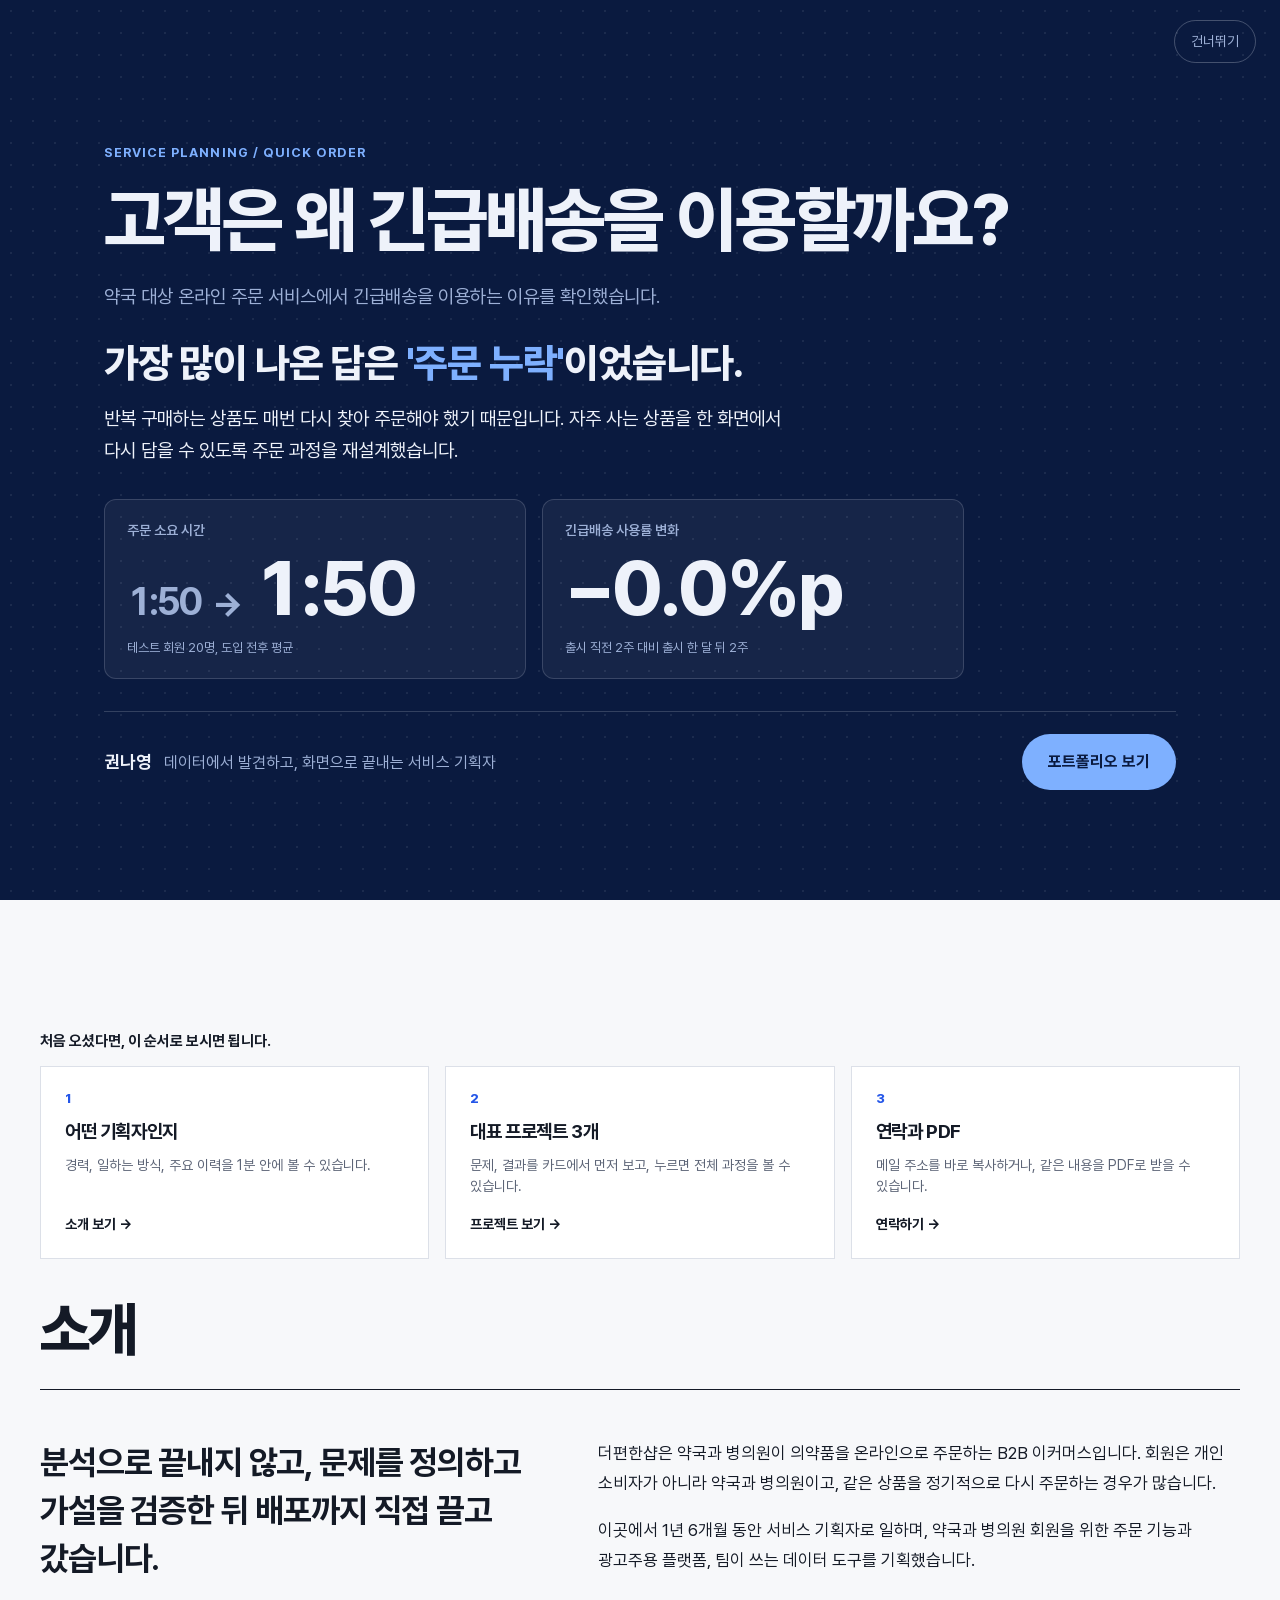
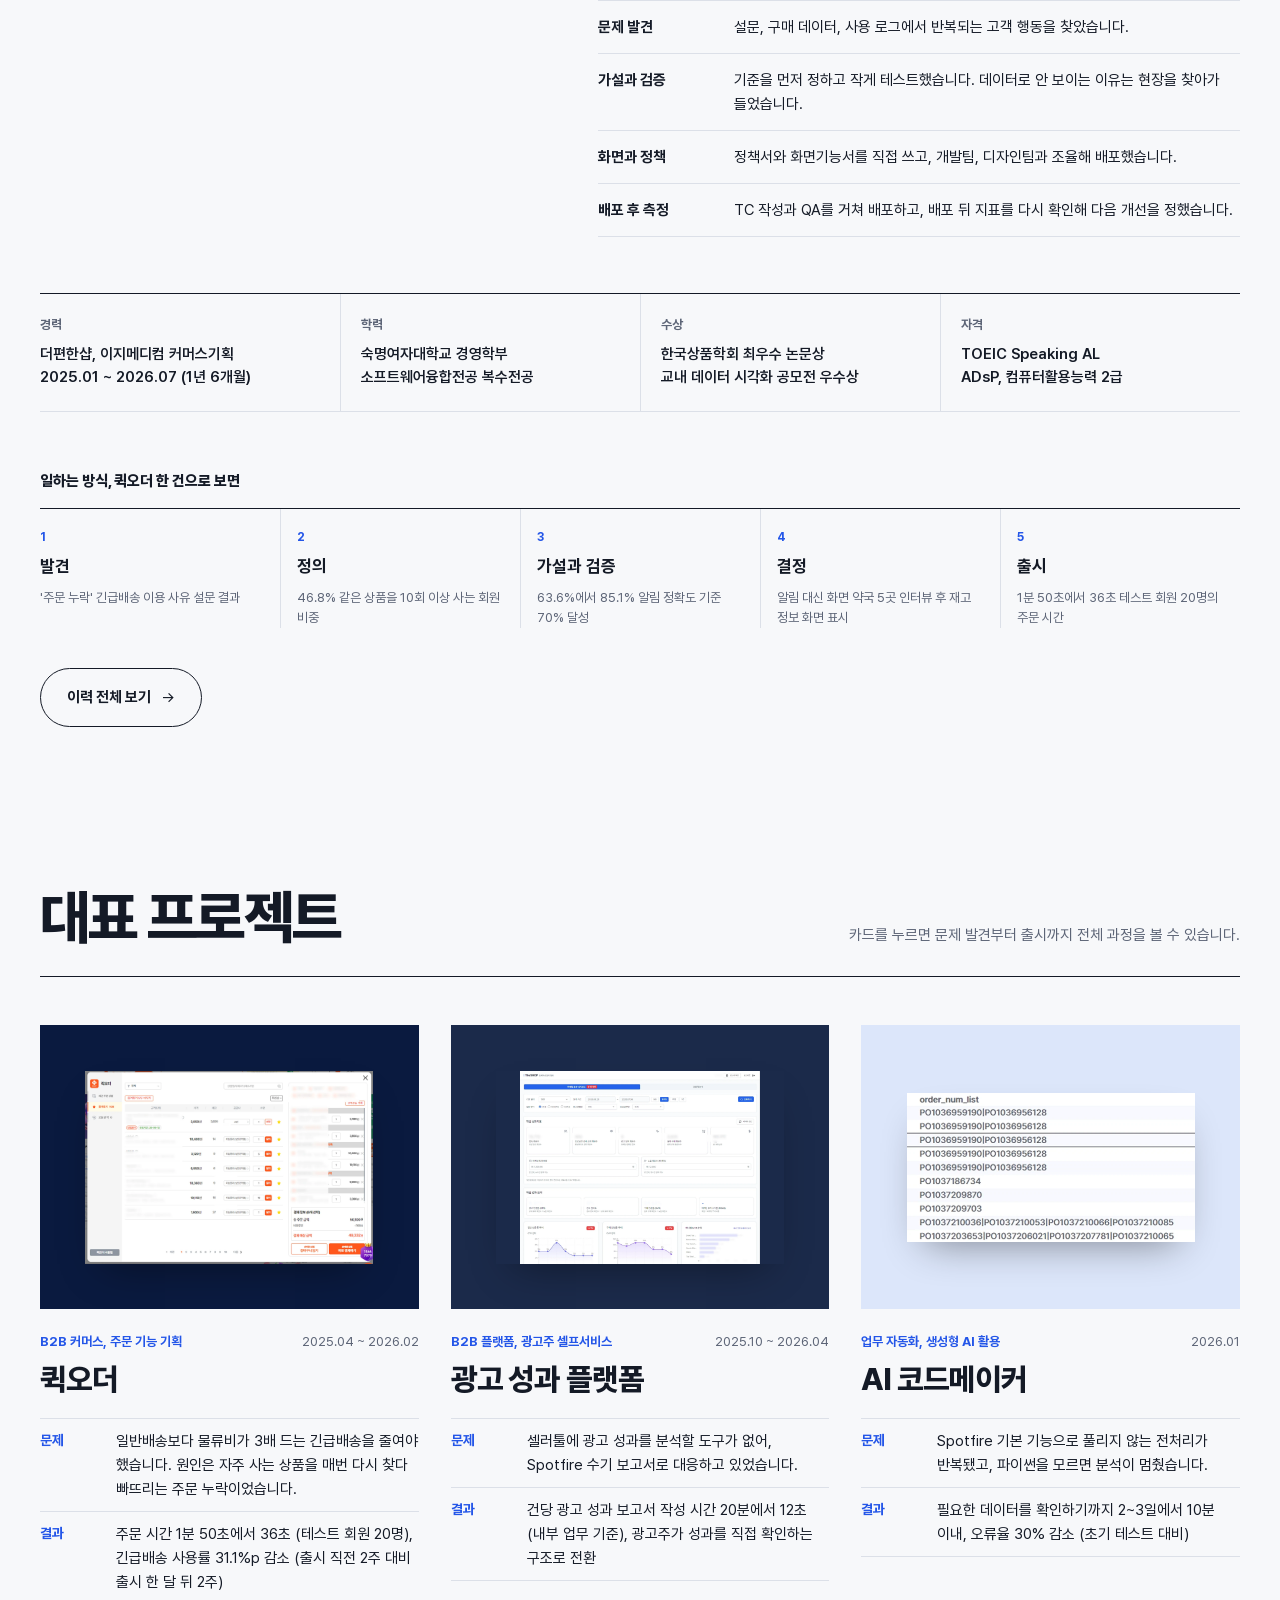
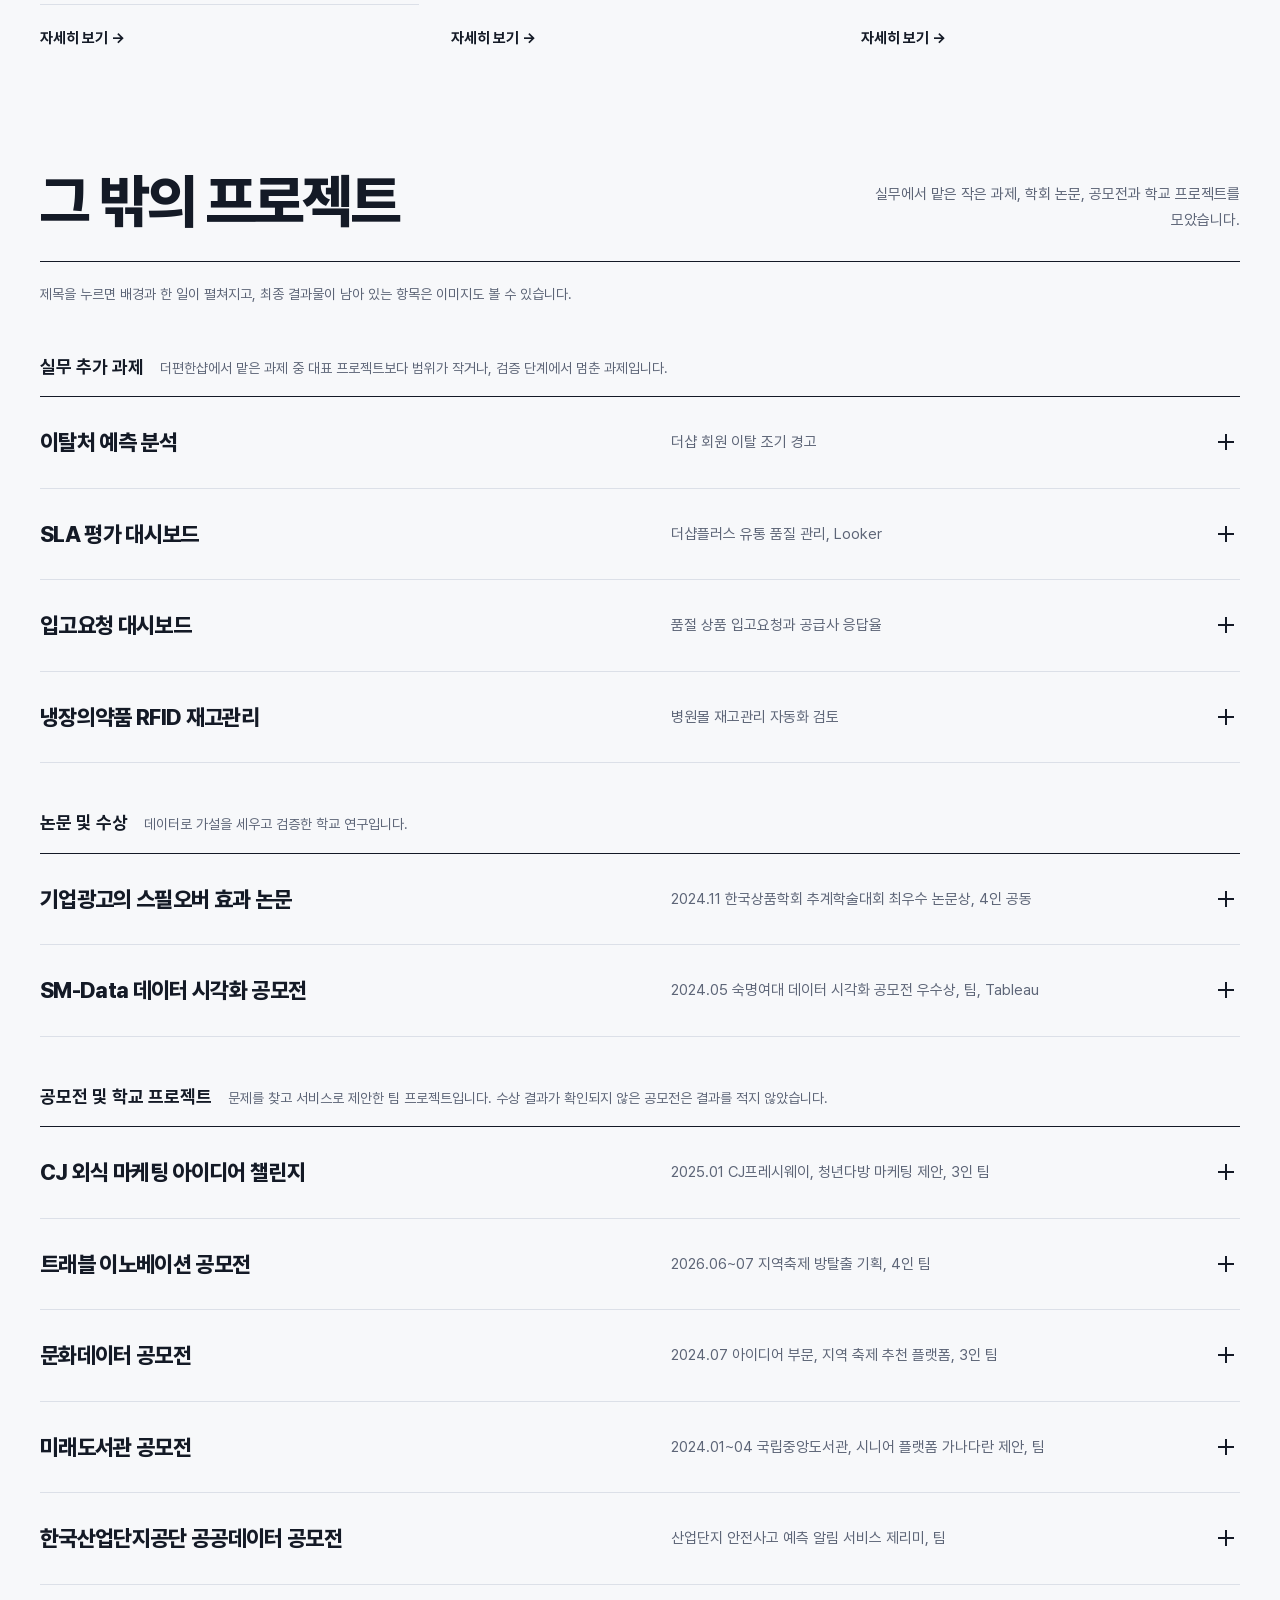
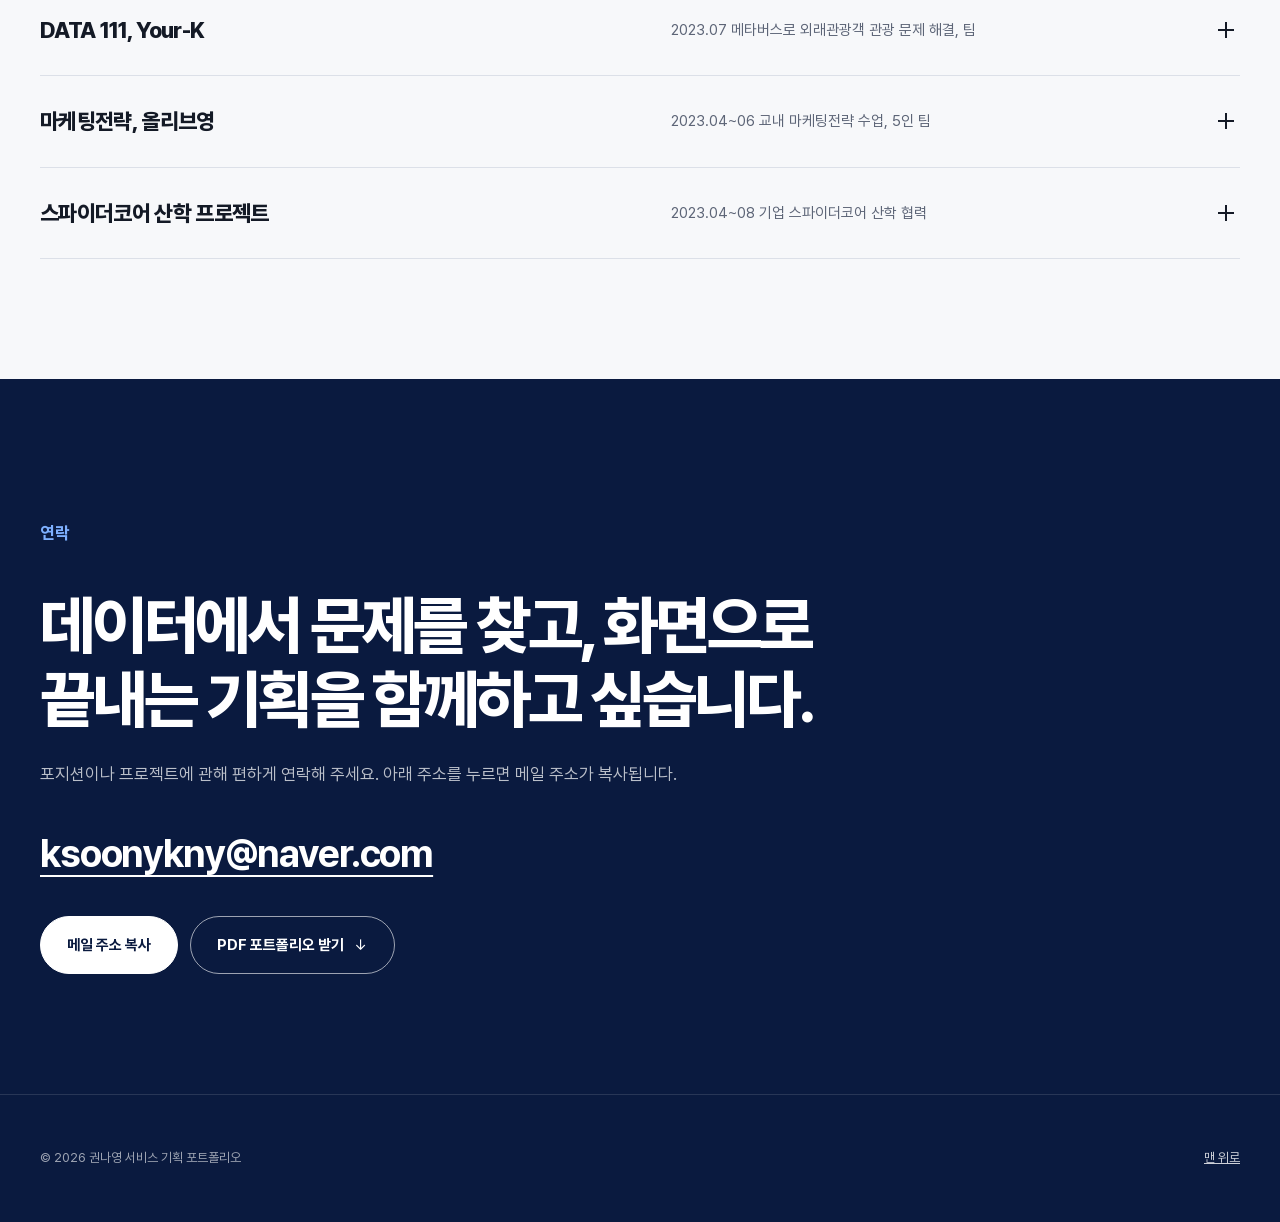
==== commit b9422657: "Add files via upload" ====
--- a/index.html
+++ b/index.html
@@ -156,7 +156,7 @@
 <section class="block" id="others" data-view="추가 경험" style="padding-top:0">
   <div class="container">
     <div class="s-head" data-reveal><h2>그 밖의 프로젝트</h2><p>실무에서 맡은 작은 과제, 학회 논문, 공모전과 학교 프로젝트를 모았습니다.</p></div>
-    <p class="hint">제목을 누르면 배경과 한 일이 펼쳐지고, 일부 항목은 작업 이미지도 볼 수 있습니다.</p>
+    <p class="hint">제목을 누르면 배경과 한 일이 펼쳐지고, 최종 결과물이 남아 있는 항목은 이미지도 볼 수 있습니다.</p>
     <div class="o-group" data-reveal>
       <p class="o-gh"><b>실무 추가 과제</b><span>더편한샵에서 맡은 과제 중 대표 프로젝트보다 범위가 작거나, 검증 단계에서 멈춘 과제입니다.</span></p>
       <div class="others">
@@ -184,31 +184,34 @@
       <details class="other" data-log="other_open" data-label="기업광고의 스필오버 효과 논문">
         <summary><span class="o-title">기업광고의 스필오버 효과 논문</span><span class="o-sub">2024.11 한국상품학회 추계학술대회 최우수 논문상, 4인 공동</span><span class="o-plus" aria-hidden="true"></span></summary>
         <dl><div><dt>배경</dt><dd>기업 이미지를 알리는 기업광고가 같은 회사 제품광고의 성과까지 끌어올리는지, 실제 기업 데이터로 검증한 연구는 많지 않았습니다.</dd></div><div><dt>한 일</dt><dd>글로벌 스포츠 기업 N사의 국내 모바일 광고 데이터(2020년 8월~9월)로 노출, 클릭, 매출에 대한 회귀분석을 했습니다. 제품광고는 Continuous(연속 집행)와 Flighting(간격을 두고 집중 집행) 전략으로 나눠 비교했습니다.</dd></div><div><dt>결과</dt><dd>기업광고는 모든 제품광고의 노출을 높였습니다. Flighting 전략 제품광고에서는 노출, 클릭, 매출 세 지표 모두에서 효과가 확인됐고, Continuous 전략은 노출에서만 유의했습니다.</dd></div></dl>
-        <figure class="o-fig"><button type="button" class="zoom" aria-label="이미지 크게 보기"><img src="assets/img/other-paper-adspend.webp" alt="논문에 실은 광고비 추이 그래프" loading="lazy"></button><figcaption>논문에 실은 광고비 추이입니다. G 캠페인(기업광고) 기간에 A 제품군(연속 집행)과 T 컬렉션(간격을 두고 집행)이 함께 집행됐습니다. 광고비는 자연로그 척도입니다.</figcaption></figure>
+        <figure class="o-fig n1"><div class="o-shots"><button type="button" class="zoom" aria-label="이미지 크게 보기"><img src="assets/img/other-paper-adspend.webp" alt="논문에 실은 광고비 추이 그래프" loading="lazy"></button></div><figcaption>논문에 실은 광고비 추이 그래프입니다. G 캠페인(기업광고) 기간에 A 제품군(연속 집행)과 T 컬렉션(간격을 두고 집행)이 함께 집행됐습니다.</figcaption></figure>
       </details>
       <details class="other" data-log="other_open" data-label="SM-Data 데이터 시각화 공모전">
         <summary><span class="o-title">SM-Data 데이터 시각화 공모전</span><span class="o-sub">2024.05 숙명여대 데이터 시각화 공모전 우수상, 팀, Tableau</span><span class="o-plus" aria-hidden="true"></span></summary>
         <dl><div><dt>배경</dt><dd>대졸자 절반 이상(52.3%)이 전공과 무관한 직업을 택한다는 조사에서 출발해, 수강한 과목이 실제 진로와 어떻게 이어지는지 보고자 했습니다.</dd></div><div><dt>한 일</dt><dd>졸업생 취업 데이터의 학번 중복 제거 전처리와 최종 대시보드 설명을 맡았습니다. 팀은 교육과정 데이터와 취업 데이터를 과목명 기준으로 연결해 학과별 취업 직종과 전공 일치 여부를 Tableau로 시각화했습니다.</dd></div><div><dt>결과</dt><dd>과목 개요를 텍스트마이닝해 수강 과목별 전공능력을 워드클라우드로 보여주고, 전공과 다른 길로 간 졸업생도 수강 과목에서 기른 역량과 취업 분야가 이어진다는 인사이트를 냈습니다.</dd></div></dl>
-        <figure class="o-fig"><button type="button" class="zoom" aria-label="이미지 크게 보기"><img src="assets/img/other-smdata-dashboard.webp" alt="Tableau 취업 데이터 대시보드 설명 화면" loading="lazy"></button><figcaption>최종 Tableau 대시보드 설명 화면입니다. 학과 안에서 취업한 직종, 직종별 비율, 학과 간 비교를 한 화면에 담았습니다.</figcaption></figure>
+        <figure class="o-fig n3"><div class="o-shots"><button type="button" class="zoom" aria-label="이미지 크게 보기"><img src="assets/img/o-sm-1.webp" alt="학과별 취업 직종 Tableau 대시보드" loading="lazy"></button><button type="button" class="zoom" aria-label="이미지 크게 보기"><img src="assets/img/o-sm-2.webp" alt="취업 직종 비교 Tableau 대시보드" loading="lazy"></button><button type="button" class="zoom" aria-label="이미지 크게 보기"><img src="assets/img/o-sm-3.webp" alt="졸업생별 수강 과목 워드클라우드 결론 화면" loading="lazy"></button></div><figcaption>제출한 결과물입니다. 학과 대시보드, 취업 직종 비교 대시보드, 워드클라우드 해석 화면 순서입니다.</figcaption></figure>
       </details>
       </div>
     </div>
     <div class="o-group" data-reveal>
       <p class="o-gh"><b>공모전 및 학교 프로젝트</b><span>문제를 찾고 서비스로 제안한 팀 프로젝트입니다. 수상 결과가 확인되지 않은 공모전은 결과를 적지 않았습니다.</span></p>
       <div class="others">
+      <details class="other" data-log="other_open" data-label="CJ 외식 마케팅 아이디어 챌린지">
+        <summary><span class="o-title">CJ 외식 마케팅 아이디어 챌린지</span><span class="o-sub">2025.01 CJ프레시웨이, 청년다방 마케팅 제안, 3인 팀</span><span class="o-plus" aria-hidden="true"></span></summary>
+        <dl><div><dt>배경</dt><dd>즉석떡볶이 프랜차이즈 경쟁이 심해진 상황에서, 청년다방이 1020 고객의 매장 방문을 늘릴 통합 마케팅 아이디어가 과제였습니다.</dd></div><div><dt>한 일</dt><dd>신학기 프로모션 청년다와방을 제안했습니다. 숏폼 영상, 토핑 성격 테스트, 매장에서 떡을 25cm에 맞춰 자르면 할인해 주는 2025 롱떡 챌린지를 하나의 캠페인으로 묶었습니다.</dd></div><div><dt>근거</dt><dd>1020 대상 설문(1월 12일~20일)에서 응답자 90% 이상이 청년다방 커피를 마셔 본 적이 없었고, 그중 약 35%는 커피를 파는지 몰랐습니다. 그래서 식사 후 커피를 할인하는 식후샷 이벤트와 커피 신메뉴를 함께 제안했습니다.</dd></div></dl>
+        <figure class="o-fig n5"><div class="o-shots"><button type="button" class="zoom" aria-label="이미지 크게 보기"><img src="assets/img/o-cj-1.webp" alt="2025 롱떡 챌린지 오프라인 포스터" loading="lazy"></button><button type="button" class="zoom" aria-label="이미지 크게 보기"><img src="assets/img/o-cj-2.webp" alt="롱떡 챌린지 숏폼 썸네일" loading="lazy"></button><button type="button" class="zoom" aria-label="이미지 크게 보기"><img src="assets/img/o-cj-3.webp" alt="청년다방 성격 테스트 시작 화면" loading="lazy"></button><button type="button" class="zoom" aria-label="이미지 크게 보기"><img src="assets/img/o-cj-4.webp" alt="청년다방 성격 테스트 질문 화면" loading="lazy"></button><button type="button" class="zoom" aria-label="이미지 크게 보기"><img src="assets/img/o-cj-5.webp" alt="청년다방 커피 신메뉴 컵 시안" loading="lazy"></button></div><figcaption>제안서에 넣은 시안입니다. 롱떡 챌린지 포스터와 숏폼 썸네일, 토핑 성격 테스트 화면, 커피 신메뉴 컵 시안 순서입니다.</figcaption></figure>
+      </details>
       <details class="other" data-log="other_open" data-label="트래블 이노베이션 공모전">
         <summary><span class="o-title">트래블 이노베이션 공모전</span><span class="o-sub">2026.06~07 지역축제 방탈출 기획, 4인 팀</span><span class="o-plus" aria-hidden="true"></span></summary>
         <dl><div><dt>배경</dt><dd>역사를 소재로 한 지역축제가 볼거리 위주로 흘러, 방문객이 오래 머물고 소비할 이유가 약하다고 봤습니다.</dd></div><div><dt>한 일</dt><dd>역사 기반 방탈출 축제 아이디어를 처음 제안했고, 팀 논의를 거쳐 안동 하회마을을 무대로 정했습니다. 제안서에서 참가자가 쓰는 웹 앱 화면 기획, 장소 제안, 예산안을 맡았습니다.</dd></div><div><dt>과정</dt><dd>사라진 하회탈을 찾는 이야기에 역할별 히든미션(암행어사, 탈 도둑 등)을 붙이고, 가이드북, 힌트를 주는 웹 화면, 굿즈와 경품 구조를 하나의 동선으로 묶었습니다.</dd></div></dl>
       </details>
       <details class="other" data-log="other_open" data-label="문화데이터 공모전">
         <summary><span class="o-title">문화데이터 공모전</span><span class="o-sub">2024.07 아이디어 부문, 지역 축제 추천 플랫폼, 3인 팀</span><span class="o-plus" aria-hidden="true"></span></summary>
-        <dl><div><dt>배경</dt><dd>해마다 1,170개가 넘는 지역축제가 열리지만 비슷한 프로그램이 반복돼, 방문객이 취향에 맞는 축제를 찾기 어렵다고 봤습니다.</dd></div><div><dt>한 일</dt><dd>취향과 기간을 고르면 축제를 추천하고 주변 놀거리와 맛집까지 이어 주는 흐름을 잡았습니다. 축제 검색량 데이터를 형태소 분석해 분류하고, 블로그 제목을 크롤링해 축제별 연관 키워드를 뽑는 방안을 냈습니다.</dd></div><div><dt>과정</dt><dd>블로그 키워드 빈도분석과 워드클라우드, 방문객 수 회귀분석을 진행했고, 축제 유형보다 예산이 방문객 수에 유의한 변수라는 점을 확인했습니다.</dd></div></dl>
-        <figure class="o-fig"><button type="button" class="zoom" aria-label="이미지 크게 보기"><img src="assets/img/other-culture-wordcloud.webp" alt="송도바람축제 블로그 키워드 워드클라우드" loading="lazy"></button><figcaption>송도바람축제를 다룬 블로그 글에서 뽑은 연관 키워드 워드클라우드입니다.</figcaption></figure>
+        <dl><div><dt>배경</dt><dd>해마다 1,170개가 넘는 지역축제가 열리지만 비슷한 프로그램이 반복돼, 방문객이 취향에 맞는 축제를 찾기 어렵다고 봤습니다.</dd></div><div><dt>한 일</dt><dd>취향과 기간을 고르면 축제를 추천하고 주변 놀거리와 맛집까지 이어 주는 흐름을 잡았습니다. 축제 검색량 데이터를 형태소 분석해 분류하고, 블로그 제목을 크롤링해 축제별 연관 키워드를 뽑는 방안을 냈습니다.</dd></div><div><dt>과정</dt><dd>블로그 키워드 빈도분석과 방문객 수 회귀분석을 진행했고, 축제 유형보다 예산이 방문객 수에 유의한 변수라는 점을 확인했습니다.</dd></div></dl>
       </details>
       <details class="other" data-log="other_open" data-label="미래도서관 공모전">
-        <summary><span class="o-title">미래도서관 공모전</span><span class="o-sub">2024.01~04 국립중앙도서관, 시니어 독서 플랫폼 제안, 팀</span><span class="o-plus" aria-hidden="true"></span></summary>
-        <dl><div><dt>배경</dt><dd>고령층 독서율이 낮고, 공공도서관의 시니어 프로그램과 전용 공간도 부족했습니다.</dd></div><div><dt>한 일</dt><dd>시니어가 직접 책과 프로그램을 추천하고 콘텐츠를 만드는 독서 플랫폼 Senior to Senior를 제안했습니다.</dd></div><div><dt>과정</dt><dd>국민 독서실태 조사와 공공도서관 시니어 이용자 연구를 근거로, 가치를 나누고 싶은 시니어와 콘텐츠가 필요한 시니어를 잇는 구조로 설계했습니다.</dd></div></dl>
-        <figure class="o-fig"><button type="button" class="zoom" aria-label="이미지 크게 보기"><img src="assets/img/other-library-sketch.webp" alt="S2S 앱 화면 손 스케치" loading="lazy"></button><figcaption>팀 회의에서 그린 S2S 앱 화면 스케치입니다. 홈, 인기 도서 목록, 상세 화면으로 이어지는 흐름입니다.</figcaption></figure>
+        <summary><span class="o-title">미래도서관 공모전</span><span class="o-sub">2024.01~04 국립중앙도서관, 시니어 플랫폼 가나다란 제안, 팀</span><span class="o-plus" aria-hidden="true"></span></summary>
+        <dl><div><dt>배경</dt><dd>60세 이상 도서관 회원 비율은 6.02%(2023년, 도서관 정보나루)로 낮았고, 기존 노인 서비스는 일시적인 편의 도구에 머물렀습니다.</dd></div><div><dt>한 일</dt><dd>활동적인 시니어가 콘텐츠를 만들고 다른 시니어가 이용하는 Senior to Senior 앱 가나다란을 제안했습니다. 시니어가 녹음한 오디오북과 도서 팟캐스트, 시니어가 가르치는 클래스, 커뮤니티를 담았습니다.</dd></div><div><dt>과정</dt><dd>도서관 정보나루의 연령별 인기 대출 도서 데이터로 60대 이상 인기 도서를 첫 화면에 보여주고, 오디오북 유무에 따라 듣기 또는 가까운 도서관 대출로 이어지게 설계했습니다.</dd></div></dl>
       </details>
       <details class="other" data-log="other_open" data-label="한국산업단지공단 공공데이터 공모전">
         <summary><span class="o-title">한국산업단지공단 공공데이터 공모전</span><span class="o-sub">산업단지 안전사고 예측 알림 서비스 제리미, 팀</span><span class="o-plus" aria-hidden="true"></span></summary>
@@ -216,12 +219,18 @@
       </details>
       <details class="other" data-log="other_open" data-label="DATA 111, Your-K">
         <summary><span class="o-title">DATA 111, Your-K</span><span class="o-sub">2023.07 메타버스로 외래관광객 관광 문제 해결, 팀</span><span class="o-plus" aria-hidden="true"></span></summary>
-        <dl><div><dt>배경</dt><dd>지자체 관광 메타버스는 접속률이 낮았고, 외래관광객은 여행 전 공공기관 사이트를 거의 쓰지 않았습니다(2019 외래관광조사).</dd></div><div><dt>한 일</dt><dd>외래관광객이 가상 공간에서 한국 지역을 미리 체험하고 추천 경로를 받는 Your-K를 제안했습니다.</dd></div><div><dt>과정</dt><dd>2019 상세 방문지 데이터로 네트워크 분석을 해 전주 추천 경로를 짜고, 카드 데이터로 전주 예상 경비를 계산했습니다.</dd></div></dl>
-        <figure class="o-fig"><button type="button" class="zoom" aria-label="이미지 크게 보기"><img src="assets/img/other-data111-chart.webp" alt="전북 지역 활동 목적 순위 막대 차트" loading="lazy"></button><figcaption>전주 추천의 근거로 만든 전북 지역 활동 목적 순위 차트입니다.</figcaption></figure>
+        <dl><div><dt>배경</dt><dd>외래관광객 방문이 서울과 일부 지역에 몰렸고, 외래관광객은 여행 전 공공기관 관광 사이트를 거의 쓰지 않았습니다(2019 외래관광조사).</dd></div><div><dt>한 일</dt><dd>데이터 분석과 발표 자료 구성을 맡았습니다. 2019년과 2022년 외래관광객 실태조사로 미국, 일본, 중국 관광객의 방문지 네트워크를 그려 서울 쏠림을 보여줬습니다.</dd></div><div><dt>과정</dt><dd>분석을 근거로 외래관광객이 가상 공간에서 지역을 미리 체험하고 추천 경로를 받는 Your-K를 제안하고, 전주를 예시로 추천 경로와 예상 경비를 정리했습니다.</dd></div></dl>
+        <figure class="o-fig n3"><div class="o-shots"><button type="button" class="zoom" aria-label="이미지 크게 보기"><img src="assets/img/o-d111-1.webp" alt="내 손 안에 한국 여행 Your-K 발표 표지" loading="lazy"></button><button type="button" class="zoom" aria-label="이미지 크게 보기"><img src="assets/img/o-d111-2.webp" alt="2019년과 2022년 방문지 권역 네트워크 비교 슬라이드" loading="lazy"></button><button type="button" class="zoom" aria-label="이미지 크게 보기"><img src="assets/img/o-d111-3.webp" alt="방문지역 내부 이동과 외부 이동 비교 슬라이드" loading="lazy"></button></div><figcaption>최종 발표 자료입니다. 표지, 방문지 권역 네트워크 비교, 지역별 내부 이동과 외부 이동 비교 슬라이드 순서입니다.</figcaption></figure>
+      </details>
+      <details class="other" data-log="other_open" data-label="마케팅전략, 올리브영">
+        <summary><span class="o-title">마케팅전략, 올리브영</span><span class="o-sub">2023.04~06 교내 마케팅전략 수업, 5인 팀</span><span class="o-plus" aria-hidden="true"></span></summary>
+        <dl><div><dt>배경</dt><dd>혜택만 챙기고 떠나는 체리슈머 고객을 어떻게 다시 오게 할지가 주제였습니다.</dd></div><div><dt>한 일</dt><dd>뷰티 고관여자 데이터를 제로 파티(설문)와 퍼스트 파티(앱 활동, 검색 기록, 구매 내역, 푸시 반응)로 나눠 수집 구조를 설계했습니다. 최종 발표 자료에서는 체리슈머 정의와 앱 화면 제안 부분을 만들었습니다.</dd></div><div><dt>과정</dt><dd>수집한 데이터를 바탕으로 체리슈머의 재방문을 늘리는 메시지 시나리오와 데이터 기반 개인화 서비스를 제안했습니다.</dd></div></dl>
+        <figure class="o-fig n3"><div class="o-shots"><button type="button" class="zoom" aria-label="이미지 크게 보기"><img src="assets/img/o-oy-1.webp" alt="올리브영 체리슈머를 잡아라 발표 표지" loading="lazy"></button><button type="button" class="zoom" aria-label="이미지 크게 보기"><img src="assets/img/o-oy-2.webp" alt="발표 목차" loading="lazy"></button><button type="button" class="zoom" aria-label="이미지 크게 보기"><img src="assets/img/o-oy-3.webp" alt="올리브영 뷰티 고관여자 제로 파티 데이터 슬라이드" loading="lazy"></button></div><figcaption>최종 발표 자료입니다. 표지, 목차, 고객 데이터 수집 설계 슬라이드 순서입니다.</figcaption></figure>
       </details>
       <details class="other" data-log="other_open" data-label="스파이더코어 산학 프로젝트">
-        <summary><span class="o-title">스파이더코어 산학 프로젝트</span><span class="o-sub">딥러닝 링크 예측 모델 개선, 산학 스터디</span><span class="o-plus" aria-hidden="true"></span></summary>
-        <dl><div><dt>배경</dt><dd>유전자 상호작용 데이터로 연결 여부를 예측하는 AutoEncoder 모델의 성능을 높이는 과제였습니다.</dd></div><div><dt>한 일</dt><dd>활성화 함수, 가중치 초기화, 옵티마이저, 손실 함수를 정리해 동료와 함께 발표했고, 모델의 활성화 함수를 ReLU에서 LeakyReLU, PReLU로 바꿔 실험했습니다.</dd></div><div><dt>과정</dt><dd>AUC로 테스트 성능을 확인하며, 배치 크기와 에폭을 바꿨을 때 학습에 생기는 차이를 정리했습니다.</dd></div></dl>
+        <summary><span class="o-title">스파이더코어 산학 프로젝트</span><span class="o-sub">2023.04~08 기업 스파이더코어 산학 협력</span><span class="o-plus" aria-hidden="true"></span></summary>
+        <dl><div><dt>배경</dt><dd>기업이 제공한 AutoEncoder 기반 링크 예측 모델(유전자 상호작용 데이터)을 최적화하는 과제였습니다.</dd></div><div><dt>한 일</dt><dd>활성화 함수, 가중치 초기화, 옵티마이저, 손실 함수를 정리해 동료와 함께 발표했고, 모델의 활성화 함수를 ReLU에서 LeakyReLU, PReLU로 바꿔 실험했습니다.</dd></div><div><dt>결과</dt><dd>기존 AutoEncoder보다 GNN 계열 GraphSAGE의 정확도가 더 높게 나왔다는 결과를 정리했습니다.</dd></div></dl>
+        <figure class="o-fig n2"><div class="o-shots"><button type="button" class="zoom" aria-label="이미지 크게 보기"><img src="assets/img/o-sp-1.webp" alt="스파이더코어 산학 협력 프로젝트 중간 발표 슬라이드" loading="lazy"></button><button type="button" class="zoom" aria-label="이미지 크게 보기"><img src="assets/img/o-sp-2.webp" alt="전체 결과 요약 슬라이드" loading="lazy"></button></div><figcaption>발표 자료입니다. 중간 발표 슬라이드와 전체 결과 요약 순서입니다.</figcaption></figure>
       </details>
       </div>
     </div>
--- a/assets/site.css
+++ b/assets/site.css
@@ -776,5 +776,14 @@
 .o-gh span{font-size:14px;color:var(--muted)}
 .o-group .others{border-top:1px solid var(--ink)}
 
-.o-fig{margin:0 0 32px;max-width:720px}
+.o-fig{margin:0 0 32px}
+.o-shots{display:grid;gap:12px;grid-template-columns:repeat(3,minmax(0,1fr));align-items:start}
+.o-fig.n1 .o-shots{grid-template-columns:minmax(0,720px)}
+.o-fig.n2 .o-shots{grid-template-columns:repeat(2,minmax(0,1fr))}
+.o-fig.n5 .o-shots{grid-template-columns:repeat(5,minmax(0,1fr))}
+.o-shots .zoom{aspect-ratio:16/10;background:var(--surface)}
+.o-shots .zoom img{width:100%;height:100%;object-fit:contain}
+.o-fig.n1 .o-shots .zoom{aspect-ratio:auto}
+.o-fig.n1 .o-shots .zoom img{height:auto}
+@media (max-width:820px){.o-shots,.o-fig.n5 .o-shots{grid-template-columns:repeat(2,minmax(0,1fr))}}
 .o-fig figcaption{margin-top:10px;font-size:13px;line-height:1.6;color:var(--muted)}
